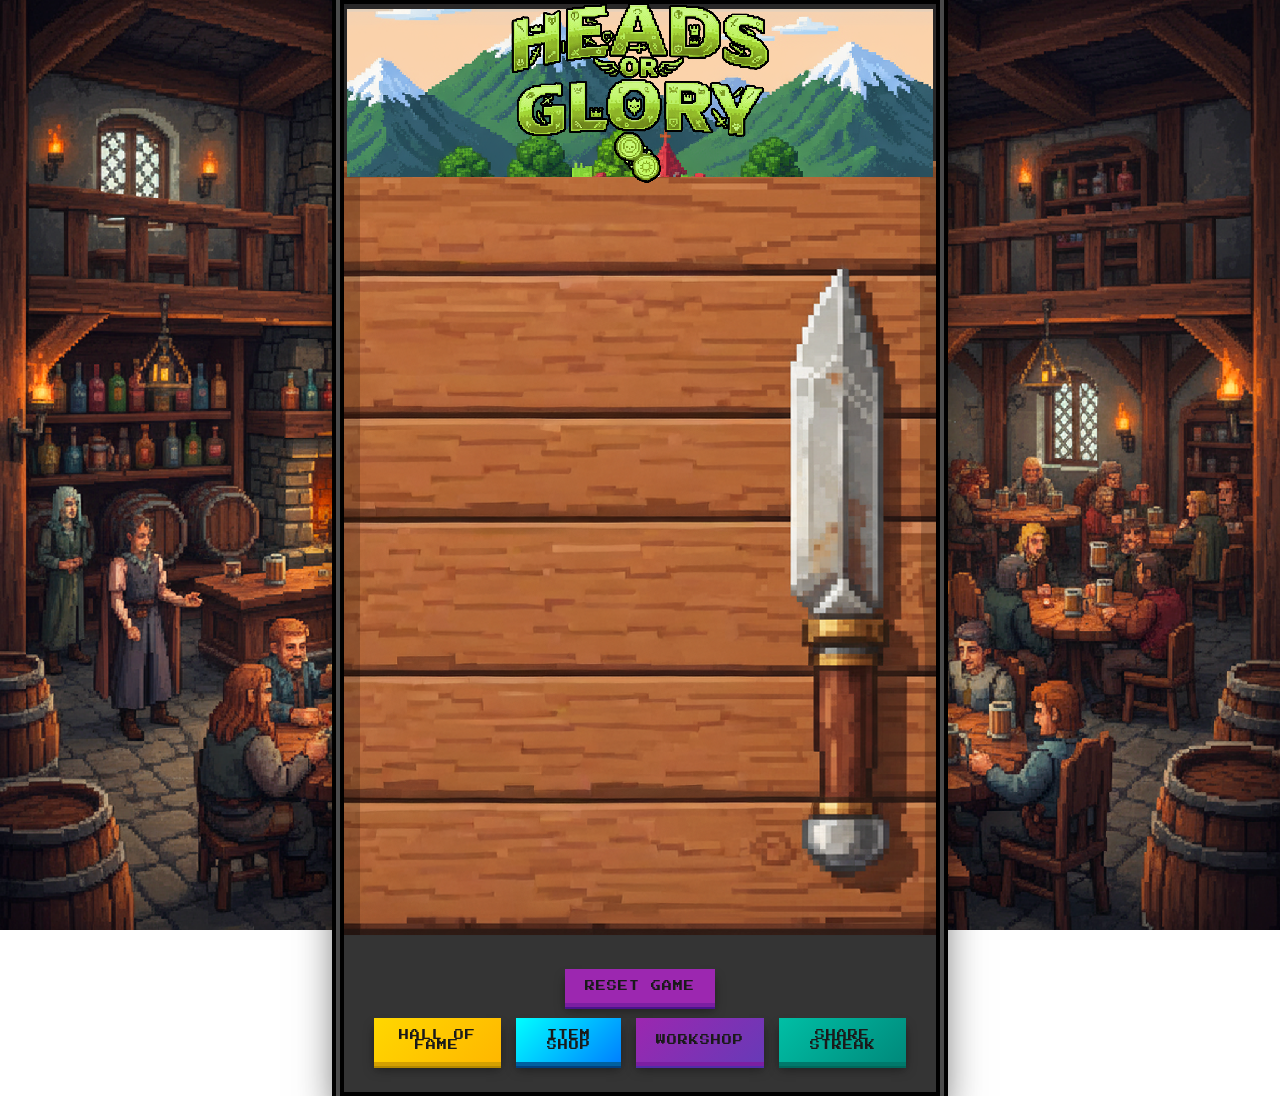
==== index.html @ 28bce188 "Refactor: Implement comprehensive workshop system This commit overhauls the upgrade system, introduc" ====
<!DOCTYPE html>
<html lang="en">
<head>
    <meta charset="UTF-8">
    <meta name="viewport" content="width=device-width, initial-scale=1.0">
    <title>Pixel Coin Flip Streak</title>
    <link rel="stylesheet" href="styles.css">
</head>
<body>
    <div class="game-container" id="gameContainer">
        <img src="tabel.png" alt="Table" class="table-image">
        <div class="title-section">
            <img src="village.png" alt="Village" class="village-image">
            <img src="title.png" alt="Coin Flip Streak" class="game-title">
        </div>
        
        <div class="player-info">
            <span class="player-title" id="playerTitle">NOVICE</span>
            <span class="player-name" id="playerName">PLAYER</span>
        </div>
        
        <div class="stats-container">
            <div class="stat-box">
                <span class="stat-label">SCORE</span>
                <span class="stat-value" id="score">0</span>
            </div>
            <div class="stat-box">
                <span class="stat-label">STREAK</span>
                <span class="stat-value" id="streak">0</span>
            </div>
            <div class="stat-box">
                <span class="stat-label">MULTIPLIER</span>
                <span class="stat-value" id="multiplier">x1.0</span>
            </div>
            <div class="stat-box">
                <span class="stat-label">BEST STREAK</span>
                <span class="stat-value" id="best-streak">0</span>
            </div>
        </div>
        
        <div class="bank-container">
            <div class="bank-display">
                <span class="bank-icon">🏦</span>
                <span class="bank-label">BANK</span>
                <span class="bank-value" id="bank">0</span>
            </div>
            <button class="pixel-btn bank-btn" id="bankBtn">
                <span class="btn-text">BANK SCORE</span>
                <span class="bank-amount" id="bankAmount">(0)</span>
            </button>
        </div>

        <div class="coin-container">
            <canvas id="coinCanvas" width="200" height="200"></canvas>
            <div class="coin-shadow"></div>
        </div>

        <div class="choice-container" id="choiceContainer">
            <button class="pixel-btn choice-btn" data-choice="heads">
                <span class="btn-text">HEADS</span>
            </button>
            <button class="pixel-btn choice-btn" data-choice="tails">
                <span class="btn-text">TAILS</span>
            </button>
        </div>

        <div class="message-container">
            <p id="message" class="message">CLICK HEADS OR TAILS TO FLIP!</p>
        </div>

        <div class="result-display" id="resultDisplay">
            <span id="resultText"></span>
        </div>

        <button class="pixel-btn reset-btn" id="resetBtn">RESET GAME</button>
        
        <div class="button-row">
            <button class="pixel-btn hall-btn" id="hallBtn">HALL OF FAME</button>
            <button class="pixel-btn shop-main-btn" id="shopBtn">ITEM SHOP</button>
            <button class="pixel-btn workshop-btn" id="workshopBtn">WORKSHOP</button>
            <button class="pixel-btn share-btn" id="shareBtn">SHARE STREAK</button>
        </div>
    </div>
    
    <!-- Streak Announcement Overlay -->
    <div class="streak-announcement" id="streakAnnouncement">
        <span id="announcementText"></span>
    </div>
    
    <!-- Hall of Fame Modal -->
    <div class="modal" id="hallOfFameModal">
        <div class="modal-content">
            <h2 class="modal-title">HALL OF FAME</h2>
            <div class="tabs">
                <button class="tab-btn active" data-tab="records">MY RECORDS</button>
                <button class="tab-btn" data-tab="achievements">ACHIEVEMENTS</button>
            </div>
            <div class="tab-content active" id="recordsTab">
                <div id="streakRecords"></div>
            </div>
            <div class="tab-content" id="achievementsTab">
                <div id="achievements"></div>
            </div>
            <button class="pixel-btn close-btn" id="closeModal">CLOSE</button>
        </div>
    </div>
    
    <!-- Item Shop Modal -->
    <div class="modal" id="shopModal">
        <div class="shop-content">
            <h2 class="shop-title">TACTICAL ITEM SHOP</h2>
            <div class="shop-header">
                <div class="shop-currency">
                    <span class="currency-label">BANK:</span>
                    <span class="currency-value" id="shopBank">0</span>
                </div>
                <div class="shop-status">
                    <span id="shopStatus">STREAK 3+ TO UNLOCK</span>
                </div>
                <div class="rotation-timer">
                    <span id="rotationTimer">New items in: 5:00</span>
                </div>
            </div>
            
            <div class="inventory-section">
                <h3 class="inventory-title">INVENTORY (MAX 3)</h3>
                <div class="inventory-slots" id="inventorySlots">
                    <div class="inventory-slot empty" data-slot="0">
                        <span class="slot-empty">EMPTY</span>
                    </div>
                    <div class="inventory-slot empty" data-slot="1">
                        <span class="slot-empty">EMPTY</span>
                    </div>
                    <div class="inventory-slot empty" data-slot="2">
                        <span class="slot-empty">EMPTY</span>
                    </div>
                </div>
            </div>
            
            <div class="equipped-section">
                <h3 class="equipped-title">EQUIPPED ITEMS</h3>
                <div class="equipped-slots" id="equippedItemsContainer">
                    <!-- Will be populated by JavaScript -->
                </div>
            </div>
            
            <div class="shop-items" id="shopItems">
                <!-- Items will be dynamically generated -->
            </div>
            
            <button class="pixel-btn close-btn" id="closeShop">CLOSE</button>
        </div>
    </div>
    
    <!-- Active Items Display -->
    <div class="active-items" id="activeItems">
        <div class="items-container" id="itemsContainer"></div>
    </div>
    
    <!-- Shop Button (appears at streak milestones) -->
    <button class="pixel-btn shop-btn floating-shop" id="floatingShopBtn" style="display: none;">
        <span class="shop-icon">🛍️</span>
        <span class="shop-text">SHOP UNLOCKED!</span>
    </button>
    
    <!-- Battle Button (appears at battle milestones) -->
    <button class="pixel-btn battle-btn floating-battle" id="floatingBattleBtn" style="display: none;">
        <span class="battle-icon">⚔️</span>
        <span class="battle-text">BATTLE READY!</span>
    </button>
    
    <!-- Workshop Modal -->
    <div class="modal" id="workshopModal">
        <div class="workshop-content">
            <h2 class="workshop-title">COIN WORKSHOP</h2>
            <div class="workshop-header">
                <div class="workshop-currency">
                    <span class="currency-label">TOKENS:</span>
                    <span class="currency-value" id="workshopTokens">0</span>
                </div>
                <div class="workshop-tier">
                    <span class="tier-label">TIER:</span>
                    <span class="tier-value" id="workshopTier">1</span>
                </div>
            </div>
            
            <div class="upgrade-categories">
                <div class="upgrade-tabs">
                    <button class="upgrade-tab active" data-category="basic">BASIC</button>
                    <button class="upgrade-tab" data-category="advanced">ADVANCED</button>
                    <button class="upgrade-tab" data-category="master">MASTER</button>
                    <button class="upgrade-tab" data-category="legendary">LEGENDARY</button>
                </div>
                
                <div class="upgrades-list" id="upgradesList">
                    <!-- Upgrades will be dynamically generated -->
                </div>
            </div>
            
            <div class="upgrade-info">
                <div class="selected-upgrade" id="selectedUpgrade">
                    <h3>SELECT AN UPGRADE</h3>
                    <p>Choose an upgrade to see details</p>
                </div>
                <button class="pixel-btn purchase-upgrade-btn" id="purchaseUpgradeBtn" disabled>PURCHASE</button>
                <button class="pixel-btn refund-btn" id="refundBtn">REFUND MODE</button>
            </div>
            
            <div class="workshop-stats">
                <h3>CURRENT BONUSES</h3>
                <div class="bonus-list" id="bonusList"></div>
            </div>
            
            <button class="pixel-btn close-btn" id="closeWorkshop">CLOSE</button>
        </div>
    </div>
    
    <!-- Battle Mode Modal -->
    <div class="modal" id="battleModal">
        <div class="battle-content">
            <div class="battle-header">
                <h2 class="battle-title">BATTLE MODE</h2>
                <div class="battle-stats">
                    <span class="battle-wins">WINS: <span id="battleWins">0</span></span>
                    <span class="boss-defeats">BOSSES: <span id="bossDefeats">0</span></span>
                </div>
            </div>
            
            <!-- Opponent Selection -->
            <div class="opponent-section" id="opponentSection">
                <div class="opponent-portrait">
                    <div class="portrait-frame">
                        <span class="opponent-avatar" id="opponentAvatar">👤</span>
                    </div>
                    <div class="opponent-info">
                        <h3 class="opponent-name" id="opponentName">OPPONENT</h3>
                        <p class="opponent-desc" id="opponentDesc">Description</p>
                    </div>
                </div>
                
                <div class="vs-divider">VS</div>
                
                <div class="player-portrait">
                    <div class="portrait-frame">
                        <span class="player-avatar">🎮</span>
                    </div>
                    <div class="player-info">
                        <h3 class="player-battle-name" id="playerBattleName">PLAYER</h3>
                        <p class="player-battle-title" id="playerBattleTitle">TITLE</p>
                    </div>
                </div>
            </div>
            
            <!-- Wager Phase -->
            <div class="wager-section" id="wagerSection">
                <h3 class="wager-title">PLACE YOUR WAGER</h3>
                <div class="wager-controls">
                    <input type="range" id="wagerSlider" min="10" max="100" value="50" step="10">
                    <div class="wager-display">
                        <span class="wager-amount" id="wagerAmount">50</span>
                        <span class="wager-currency">🪙</span>
                    </div>
                </div>
                <div class="pot-info">
                    <span>TOTAL POT: </span>
                    <span class="pot-amount" id="potAmount">100</span>
                </div>
                <button class="pixel-btn start-battle-btn" id="startBattleBtn">START BATTLE!</button>
            </div>
            
            <!-- Battle Phase -->
            <div class="battle-phase" id="battlePhase" style="display: none;">
                <div class="battle-scores">
                    <div class="battle-score player-score">
                        <span class="score-label">YOUR STREAK</span>
                        <span class="score-value" id="playerBattleStreak">0</span>
                    </div>
                    <div class="battle-score opponent-score">
                        <span class="score-label">OPPONENT STREAK</span>
                        <span class="score-value" id="opponentBattleStreak">0</span>
                    </div>
                </div>
                
                <canvas id="battleCoinCanvas" width="150" height="150"></canvas>
                
                <div class="battle-controls" id="battleControls">
                    <button class="pixel-btn battle-choice" data-choice="heads">HEADS</button>
                    <button class="pixel-btn battle-choice" data-choice="tails">TAILS</button>
                </div>
                
                <div class="battle-message" id="battleMessage">MAKE YOUR CHOICE!</div>
            </div>
            
            <!-- Battle Result -->
            <div class="battle-result" id="battleResult" style="display: none;">
                <h3 class="result-title" id="battleResultTitle">VICTORY!</h3>
                <div class="result-rewards" id="battleRewards"></div>
                <button class="pixel-btn close-battle-btn" id="closeBattleBtn">CONTINUE</button>
            </div>
            
            <button class="pixel-btn skip-battle-btn" id="skipBattleBtn">SKIP BATTLE</button>
        </div>
    </div>
    
    <!-- Fire Mode Overlay -->
    <div class="fire-mode-overlay" id="fireModeOverlay"></div>
    
    <!-- Epic Celebration Overlay -->
    <div class="celebration-overlay" id="celebrationOverlay">
        <canvas id="fireworksCanvas"></canvas>
        <div class="celebration-text" id="celebrationText"></div>
    </div>
    
    <!-- Epic Fail Overlay -->
    <div class="epic-fail-overlay" id="epicFailOverlay">
        <div class="fail-container">
            <div class="fail-text" id="failText">RIP</div>
            <div class="fail-streak" id="failStreak">STREAK 0</div>
            <div class="fail-message" id="failMessage"></div>
        </div>
    </div>
    
    <!-- Sound Effects (using data URIs for simple beeps) -->
    <audio id="celebrationSound" preload="auto">
        <source src="[data-uri]" type="audio/wav">
    </audio>
    
    <audio id="failSound" preload="auto">
        <source src="[data-uri]" type="audio/wav">
    </audio>

    <script src="game.js"></script>
    <script src="battle-system.js"></script>
    <script src="upgrade-system.js"></script>
    <script src="random-events.js"></script>
</body>
</html>
---- styles.css ----
@import url('https://fonts.googleapis.com/css2?family=Press+Start+2P&display=swap');

* {
    margin: 0;
    padding: 0;
    box-sizing: border-box;
}

body {
    font-family: 'Press Start 2P', monospace;
    background: url('tavern image.png') center center / cover no-repeat fixed;
    min-height: 100vh;
    display: flex;
    justify-content: center;
    align-items: center;
    image-rendering: pixelated;
    image-rendering: -moz-crisp-edges;
    image-rendering: crisp-edges;
}

.game-container {
    background: rgba(42, 42, 42, 0.95);
    backdrop-filter: blur(5px);
    border: 4px solid #000;
    border-radius: 0;
    padding: 30px;
    box-shadow: 
        0 0 0 4px #4a4a4a,
        0 0 0 8px #000,
        0 20px 40px rgba(0, 0, 0, 0.7);
    max-width: 600px;
    width: 90%;
    text-align: center;
    position: relative;
    z-index: 1;
}

.table-image {
    position: absolute;
    top: 0;
    left: 0;
    width: 100%;
    height: 100%;
    object-fit: contain;
    object-position: center;
    z-index: 1;
    image-rendering: pixelated;
    image-rendering: -moz-crisp-edges;
    image-rendering: crisp-edges;
}

.title-section {
    position: relative;
    width: 100%;
    margin-bottom: 0;
}

.village-image {
    width: 110%;
    height: auto;
    max-height: 168px;
    display: block;
    margin: -25px 0 0 -5%;
    image-rendering: pixelated;
    image-rendering: -moz-crisp-edges;
    image-rendering: crisp-edges;
    object-fit: cover;
    object-position: center top;
    z-index: 2;
    position: relative;
}

.game-title {
    position: absolute;
    top: 50%;
    left: 50%;
    transform: translate(-50%, -50%);
    max-width: 49%;
    height: auto;
    margin: 0;
    display: block;
    image-rendering: pixelated;
    image-rendering: -moz-crisp-edges;
    image-rendering: crisp-edges;
    z-index: 3;
}

@keyframes pulse {
    0%, 100% { transform: scale(1); }
    50% { transform: scale(1.05); }
}

.stats-container {
    display: grid;
    grid-template-columns: repeat(2, 1fr);
    gap: 15px;
    margin-bottom: 30px;
}

.stat-box {
    background: #1a1a1a;
    border: 2px solid #4a4a4a;
    padding: 15px;
    display: flex;
    flex-direction: column;
    gap: 8px;
}

.stat-label {
    color: #888;
    font-size: 8px;
    letter-spacing: 1px;
}

.stat-value {
    color: #4ecdc4;
    font-size: 16px;
    text-shadow: 0 0 10px #4ecdc4;
}

.bank-container {
    margin: 20px 0;
    display: flex;
    flex-direction: column;
    gap: 15px;
    align-items: center;
}

.bank-display {
    background: linear-gradient(135deg, #1a1a1a, #2a2a2a);
    border: 3px solid #ffd700;
    padding: 15px 30px;
    display: flex;
    align-items: center;
    gap: 10px;
    box-shadow: 
        0 0 20px rgba(255, 215, 0, 0.3),
        inset 0 0 10px rgba(255, 215, 0, 0.1);
}

.bank-icon {
    font-size: 20px;
}

.bank-label {
    color: #ffd700;
    font-size: 12px;
    letter-spacing: 2px;
}

.bank-value {
    color: #4ecdc4;
    font-size: 18px;
    text-shadow: 0 0 10px #4ecdc4;
    margin-left: 10px;
}

.bank-btn {
    background: linear-gradient(135deg, #4caf50, #45a049);
    display: flex;
    align-items: center;
    gap: 10px;
    box-shadow: 
        0 4px 0 #388e3c,
        0 6px 0 #2e7d32,
        0 8px 10px rgba(0, 0, 0, 0.4);
}

.bank-btn:hover:not(:disabled) {
    box-shadow: 
        0 2px 0 #388e3c,
        0 4px 0 #2e7d32,
        0 6px 10px rgba(0, 0, 0, 0.4);
}

.bank-btn:disabled {
    background: linear-gradient(135deg, #666, #555);
    box-shadow: 
        0 4px 0 #444,
        0 6px 0 #333,
        0 8px 10px rgba(0, 0, 0, 0.4);
}

.bank-amount {
    color: #ffeb3b;
    font-size: 10px;
}

.bank-btn.banking {
    animation: bankPulse 0.6s;
}

@keyframes bankPulse {
    0% { transform: scale(1) translateY(0); }
    25% { transform: scale(1.1) translateY(2px); }
    50% { transform: scale(0.95) translateY(4px); }
    100% { transform: scale(1) translateY(4px); }
}

.coin-container {
    position: relative;
    margin: 30px auto;
    width: 200px;
    height: 220px;
}

#coinCanvas {
    cursor: pointer;
    transition: transform 0.2s;
    filter: drop-shadow(0 0 20px rgba(255, 235, 59, 0.5));
}

#coinCanvas:hover:not(.flipping):not(.disabled) {
    transform: scale(1.1);
}

#coinCanvas.disabled {
    cursor: not-allowed;
    opacity: 0.5;
}

.coin-shadow {
    display: none; /* Shadow is now drawn dynamically in canvas */
}

.choice-container {
    display: flex;
    justify-content: center;
    gap: 20px;
    margin-bottom: 30px;
    transition: opacity 0.3s;
}

.choice-container.hidden {
    opacity: 0.3;
    pointer-events: none;
}

.pixel-btn {
    font-family: 'Press Start 2P', monospace;
    background: #4ecdc4;
    color: #1a1a1a;
    border: none;
    padding: 15px 25px;
    font-size: 12px;
    cursor: pointer;
    position: relative;
    transition: all 0.2s;
    text-transform: uppercase;
    letter-spacing: 1px;
    box-shadow: 
        0 4px 0 #3a9b93,
        0 6px 0 #2a7b73,
        0 8px 10px rgba(0, 0, 0, 0.4);
}

.pixel-btn:hover:not(:disabled) {
    transform: translateY(2px);
    box-shadow: 
        0 2px 0 #3a9b93,
        0 4px 0 #2a7b73,
        0 6px 10px rgba(0, 0, 0, 0.4);
}

.pixel-btn:active:not(:disabled) {
    transform: translateY(4px);
    box-shadow: 
        0 0 0 #3a9b93,
        0 2px 0 #2a7b73,
        0 4px 10px rgba(0, 0, 0, 0.4);
}

.pixel-btn:disabled {
    opacity: 0.5;
    cursor: not-allowed;
    background: #333;
    color: #666;
}

.choice-btn[data-choice="heads"] {
    background: #ffeb3b;
    box-shadow: 
        0 4px 0 #f0dc2b,
        0 6px 0 #d0bc1b,
        0 8px 10px rgba(0, 0, 0, 0.4);
}

.choice-btn[data-choice="heads"]:hover:not(:disabled) {
    box-shadow: 
        0 2px 0 #f0dc2b,
        0 4px 0 #d0bc1b,
        0 6px 10px rgba(0, 0, 0, 0.4);
}

.choice-btn[data-choice="tails"] {
    background: #ff6b6b;
    box-shadow: 
        0 4px 0 #ef5b5b,
        0 6px 0 #cf3b3b,
        0 8px 10px rgba(0, 0, 0, 0.4);
}

.choice-btn[data-choice="tails"]:hover:not(:disabled) {
    box-shadow: 
        0 2px 0 #ef5b5b,
        0 4px 0 #cf3b3b,
        0 6px 10px rgba(0, 0, 0, 0.4);
}

.choice-btn.selected {
    animation: blink 0.5s infinite;
}

@keyframes blink {
    0%, 100% { opacity: 1; }
    50% { opacity: 0.6; }
}

.message-container {
    margin: 20px 0;
    min-height: 30px;
}

.message {
    color: #fff;
    font-size: 10px;
    animation: fadeIn 0.5s;
}

@keyframes fadeIn {
    from { opacity: 0; transform: translateY(-10px); }
    to { opacity: 1; transform: translateY(0); }
}

.result-display {
    position: fixed;
    top: 50%;
    left: 50%;
    transform: translate(-50%, -50%) scale(0);
    background: rgba(0, 0, 0, 0.95);
    padding: 30px;
    border: 4px solid #ffeb3b;
    z-index: 1000;
    transition: transform 0.3s;
}

.result-display.show {
    transform: translate(-50%, -50%) scale(1);
}

.result-display.win {
    border-color: #4ecdc4;
}

.result-display.lose {
    border-color: #ff6b6b;
}

#resultText {
    font-size: 24px;
    color: #fff;
    text-shadow: 2px 2px 0 #000;
}

.reset-btn {
    margin-top: 20px;
    background: #9c27b0;
    font-size: 10px;
    padding: 12px 20px;
    box-shadow: 
        0 4px 0 #7b1fa2,
        0 6px 0 #4a148c,
        0 8px 10px rgba(0, 0, 0, 0.4);
}

.reset-btn:hover:not(:disabled) {
    box-shadow: 
        0 2px 0 #7b1fa2,
        0 4px 0 #4a148c,
        0 6px 10px rgba(0, 0, 0, 0.4);
}

.player-info {
    text-align: center;
    margin-bottom: 20px;
    padding: 10px;
    background: linear-gradient(135deg, #1a1a1a, #2a2a2a);
    border: 2px solid #4a4a4a;
}

.player-title {
    display: block;
    font-size: 10px;
    color: #ffd700;
    margin-bottom: 5px;
    text-shadow: 0 0 10px currentColor;
    animation: none;
}

.player-title.legendary {
    background: linear-gradient(90deg, #ff0000, #ff7f00, #ffff00, #00ff00, #0000ff, #8b00ff);
    background-clip: text;
    -webkit-background-clip: text;
    -webkit-text-fill-color: transparent;
    animation: rainbowShift 3s linear infinite;
}

@keyframes rainbowShift {
    to { filter: hue-rotate(360deg); }
}

.player-name {
    font-size: 14px;
    color: #4ecdc4;
}

.button-row {
    display: flex;
    gap: 15px;
    justify-content: center;
    margin-top: 15px;
}

.hall-btn {
    background: linear-gradient(135deg, #ffd700, #ffb700);
    font-size: 10px;
    padding: 12px 20px;
    box-shadow: 
        0 4px 0 #d4a000,
        0 6px 0 #b48800,
        0 8px 10px rgba(0, 0, 0, 0.4);
}

.share-btn {
    background: linear-gradient(135deg, #00bfa5, #00897b);
    font-size: 10px;
    padding: 12px 20px;
    box-shadow: 
        0 4px 0 #00796b,
        0 6px 0 #00695c,
        0 8px 10px rgba(0, 0, 0, 0.4);
}

/* Streak Announcement */
.streak-announcement {
    position: fixed;
    top: 20%;
    left: 50%;
    transform: translateX(-50%) scale(0);
    z-index: 2000;
    background: #000;
    padding: 20px 40px;
    border: 4px solid #ffd700;
    box-shadow: 0 0 50px rgba(255, 215, 0, 0.5);
    transition: transform 0.3s;
}

.streak-announcement.show {
    transform: translateX(-50%) scale(1);
    animation: announceShake 0.5s;
}

@keyframes announceShake {
    0%, 100% { transform: translateX(-50%) scale(1) rotate(0deg); }
    25% { transform: translateX(-48%) scale(1.1) rotate(-2deg); }
    75% { transform: translateX(-52%) scale(1.1) rotate(2deg); }
}

#announcementText {
    font-size: 24px;
    color: #ffd700;
    text-shadow: 
        2px 2px 0 #ff6b6b,
        4px 4px 0 #4ecdc4,
        6px 6px 10px #000;
}

/* Modal Styles */
.modal {
    display: none;
    position: fixed;
    top: 0;
    left: 0;
    width: 100%;
    height: 100%;
    background: rgba(0, 0, 0, 0.9);
    z-index: 3000;
    animation: fadeIn 0.3s;
}

.modal.show {
    display: flex;
    justify-content: center;
    align-items: center;
}

.modal-content {
    background: #2a2a2a;
    border: 4px solid #ffd700;
    padding: 30px;
    max-width: 600px;
    width: 90%;
    max-height: 80vh;
    overflow-y: auto;
    box-shadow: 0 0 50px rgba(255, 215, 0, 0.3);
}

.modal-title {
    color: #ffd700;
    font-size: 20px;
    margin-bottom: 20px;
    text-align: center;
    text-shadow: 2px 2px 0 #000;
}

.tabs {
    display: flex;
    gap: 10px;
    margin-bottom: 20px;
    justify-content: center;
}

.tab-btn {
    font-family: 'Press Start 2P', monospace;
    background: #3a3a3a;
    color: #888;
    border: 2px solid #4a4a4a;
    padding: 10px 20px;
    font-size: 10px;
    cursor: pointer;
    transition: all 0.2s;
}

.tab-btn.active {
    background: #4ecdc4;
    color: #1a1a1a;
    border-color: #4ecdc4;
}

.tab-content {
    display: none;
    color: #fff;
}

.tab-content.active {
    display: block;
}

.record-item {
    background: #1a1a1a;
    border: 2px solid #4a4a4a;
    padding: 15px;
    margin-bottom: 10px;
    display: flex;
    justify-content: space-between;
    align-items: center;
}

.record-streak {
    font-size: 18px;
    color: #ffd700;
    text-shadow: 0 0 10px currentColor;
}

.record-date {
    font-size: 8px;
    color: #888;
}

.record-score {
    font-size: 12px;
    color: #4ecdc4;
}

.achievement-item {
    background: #1a1a1a;
    border: 2px solid #4a4a4a;
    padding: 15px;
    margin-bottom: 10px;
    opacity: 0.5;
}

.achievement-item.unlocked {
    opacity: 1;
    border-color: #ffd700;
    box-shadow: 0 0 20px rgba(255, 215, 0, 0.2);
}

.achievement-title {
    font-size: 12px;
    color: #ffd700;
    margin-bottom: 5px;
}

.achievement-desc {
    font-size: 8px;
    color: #888;
}

/* Fire Mode */
.fire-mode-overlay {
    position: fixed;
    top: 0;
    left: 0;
    width: 100%;
    height: 100%;
    pointer-events: none;
    z-index: 1500;
    opacity: 0;
    transition: opacity 0.5s;
}

.fire-mode-overlay.active {
    opacity: 1;
    background: radial-gradient(circle at center, transparent 40%, rgba(255, 100, 0, 0.2) 70%, rgba(255, 0, 0, 0.3) 100%);
    animation: fireFlicker 0.1s infinite;
}

@keyframes fireFlicker {
    0%, 100% { opacity: 0.9; }
    50% { opacity: 1; }
}

.game-container.fire-mode {
    animation: containerPulse 0.5s infinite;
}

@keyframes containerPulse {
    0%, 100% { transform: scale(1); }
    50% { transform: scale(1.02); }
}

/* Coin Effects */
.coin-glow-1 { filter: drop-shadow(0 0 30px #4ecdc4); }
.coin-glow-2 { filter: drop-shadow(0 0 40px #ffd700); }
.coin-glow-3 { filter: drop-shadow(0 0 50px #ff6b6b); animation: glowPulse 0.5s infinite; }

@keyframes glowPulse {
    0%, 100% { filter: drop-shadow(0 0 50px #ff6b6b); }
    50% { filter: drop-shadow(0 0 70px #ff0000); }
}

/* Epic Celebration Overlay */
.celebration-overlay {
    position: fixed;
    top: 0;
    left: 0;
    width: 100%;
    height: 100%;
    pointer-events: none;
    z-index: 4000;
    display: none;
}

.celebration-overlay.active {
    display: block;
    animation: celebrationFlash 0.5s ease-out;
}

@keyframes celebrationFlash {
    0% { background: rgba(255, 215, 0, 0.8); }
    100% { background: transparent; }
}

#fireworksCanvas {
    position: absolute;
    top: 0;
    left: 0;
    width: 100%;
    height: 100%;
}

.celebration-text {
    position: absolute;
    top: 30%;
    left: 50%;
    transform: translate(-50%, -50%);
    font-size: 48px;
    color: #ffd700;
    text-shadow: 
        4px 4px 0 #ff6b6b,
        8px 8px 0 #4ecdc4,
        12px 12px 20px #000;
    animation: epicZoom 1s ease-out;
    white-space: nowrap;
}

@keyframes epicZoom {
    0% { 
        transform: translate(-50%, -50%) scale(0) rotate(-180deg);
        opacity: 0;
    }
    50% { 
        transform: translate(-50%, -50%) scale(1.5) rotate(10deg);
    }
    100% { 
        transform: translate(-50%, -50%) scale(1) rotate(0deg);
        opacity: 1;
    }
}

/* Epic Fail Overlay */
.epic-fail-overlay {
    position: fixed;
    top: 0;
    left: 0;
    width: 100%;
    height: 100%;
    background: rgba(0, 0, 0, 0);
    z-index: 4000;
    display: none;
    pointer-events: none;
}

.epic-fail-overlay.active {
    display: flex;
    justify-content: center;
    align-items: center;
    animation: fadeToBlack 3s forwards;
}

@keyframes fadeToBlack {
    0% { background: rgba(0, 0, 0, 0); }
    30% { background: rgba(0, 0, 0, 0.9); }
    70% { background: rgba(0, 0, 0, 0.9); }
    100% { background: rgba(0, 0, 0, 0); }
}

.fail-container {
    text-align: center;
    animation: failDrop 3s ease-out;
}

@keyframes failDrop {
    0% { 
        transform: translateY(-100px) scale(0.5);
        opacity: 0;
    }
    30% {
        transform: translateY(0) scale(1.2);
        opacity: 1;
    }
    40% {
        transform: translateY(0) scale(1);
    }
    70% {
        transform: translateY(0) scale(1);
        opacity: 1;
    }
    100% {
        transform: translateY(50px) scale(0.8);
        opacity: 0;
    }
}

.fail-text {
    font-size: 72px;
    color: #ff0000;
    text-shadow: 
        0 0 20px #ff0000,
        4px 4px 0 #8b0000,
        8px 8px 40px #000;
    margin-bottom: 20px;
    animation: failPulse 0.5s ease-out;
}

@keyframes failPulse {
    0%, 100% { transform: scale(1); }
    50% { transform: scale(1.1); }
}

.fail-streak {
    font-size: 36px;
    color: #fff;
    text-shadow: 
        2px 2px 0 #ff0000,
        4px 4px 20px #000;
    margin-bottom: 10px;
}

.fail-message {
    font-size: 14px;
    color: #888;
    text-shadow: 2px 2px 10px #000;
}

/* Slow motion effect */
.slow-motion-flip {
    animation-duration: 3s !important;
}

/* Screen shake for epic fail */
@keyframes screenShake {
    0%, 100% { transform: translate(0, 0); }
    10% { transform: translate(-10px, -5px); }
    20% { transform: translate(10px, 5px); }
    30% { transform: translate(-5px, 10px); }
    40% { transform: translate(5px, -10px); }
    50% { transform: translate(-10px, 5px); }
    60% { transform: translate(10px, -5px); }
    70% { transform: translate(-5px, -10px); }
    80% { transform: translate(5px, 10px); }
    90% { transform: translate(-2px, -2px); }
}

.game-container.epic-fail-shake {
    animation: screenShake 0.5s;
}

/* Crowd effect */
.crowd-wave {
    position: fixed;
    bottom: 0;
    left: 0;
    right: 0;
    height: 100px;
    background: linear-gradient(transparent, rgba(255, 215, 0, 0.3));
    animation: crowdWave 1s ease-out;
    pointer-events: none;
}

@keyframes crowdWave {
    0% { transform: translateY(100px); opacity: 0; }
    50% { opacity: 1; }
    100% { transform: translateY(0); opacity: 0; }
}

/* Item Shop Styles */
.shop-content {
    background: #2a2a2a;
    border: 4px solid #00ffff;
    padding: 20px;
    max-width: 800px;
    width: 90%;
    max-height: 90vh;
    overflow-y: auto;
    box-shadow: 0 0 50px rgba(0, 255, 255, 0.3);
}

.shop-title {
    color: #00ffff;
    font-size: 20px;
    margin-bottom: 20px;
    text-align: center;
    text-shadow: 2px 2px 0 #000;
}

.shop-header {
    display: flex;
    justify-content: space-between;
    align-items: center;
    margin-bottom: 20px;
    padding: 10px;
    background: #1a1a1a;
    border: 2px solid #4a4a4a;
}

.shop-currency {
    display: flex;
    gap: 10px;
    align-items: center;
}

.currency-label {
    color: #ffd700;
    font-size: 12px;
}

.currency-value {
    color: #4ecdc4;
    font-size: 16px;
    text-shadow: 0 0 10px currentColor;
}

.shop-status {
    color: #ff6b6b;
    font-size: 10px;
}

.shop-main-btn {
    background: linear-gradient(135deg, #00ffff, #0080ff);
    font-size: 10px;
    padding: 12px 20px;
    box-shadow: 
        0 4px 0 #0060a0,
        0 6px 0 #004080,
        0 8px 10px rgba(0, 0, 0, 0.4);
}

/* Inventory Section */
.inventory-section {
    margin-bottom: 20px;
    padding: 15px;
    background: #1a1a1a;
    border: 2px solid #4a4a4a;
}

.inventory-title {
    color: #ffd700;
    font-size: 12px;
    margin-bottom: 10px;
}

.inventory-slots {
    display: flex;
    gap: 10px;
}

.inventory-slot {
    flex: 1;
    padding: 15px;
    background: #2a2a2a;
    border: 2px solid #4a4a4a;
    text-align: center;
    min-height: 80px;
    display: flex;
    flex-direction: column;
    justify-content: center;
    align-items: center;
    cursor: pointer;
    transition: all 0.2s;
}

.inventory-slot:hover {
    border-color: #00ffff;
    transform: scale(1.05);
}

.inventory-slot.empty {
    opacity: 0.5;
}

.slot-empty {
    color: #666;
    font-size: 10px;
}

.item-in-slot {
    display: flex;
    flex-direction: column;
    align-items: center;
    gap: 5px;
}

.item-icon {
    font-size: 24px;
}

.item-name {
    color: #00ffff;
    font-size: 8px;
}

.item-uses {
    color: #ffd700;
    font-size: 8px;
}

/* Shop Items Grid */
.shop-items {
    display: grid;
    grid-template-columns: repeat(auto-fill, minmax(180px, 1fr));
    gap: 15px;
    margin-bottom: 20px;
}

.shop-item {
    background: #1a1a1a;
    border: 2px solid #4a4a4a;
    padding: 15px;
    cursor: pointer;
    transition: all 0.2s;
    position: relative;
}

.shop-item:hover:not(.disabled) {
    border-color: #00ffff;
    transform: scale(1.05);
    box-shadow: 0 0 20px rgba(0, 255, 255, 0.3);
}

.shop-item.disabled {
    opacity: 0.5;
    cursor: not-allowed;
}

.shop-item.owned {
    border-color: #ffd700;
    box-shadow: 0 0 10px rgba(255, 215, 0, 0.2);
}

.item-header {
    display: flex;
    justify-content: space-between;
    align-items: center;
    margin-bottom: 10px;
}

.item-title {
    color: #00ffff;
    font-size: 10px;
}

.item-price {
    color: #ffd700;
    font-size: 10px;
    display: flex;
    align-items: center;
    gap: 5px;
}

.item-description {
    color: #aaa;
    font-size: 8px;
    margin-bottom: 5px;
    line-height: 1.4;
}

.item-effect {
    color: #4ecdc4;
    font-size: 8px;
    font-style: italic;
}

.item-rarity {
    position: absolute;
    top: 5px;
    right: 5px;
    font-size: 8px;
    padding: 2px 5px;
}

.rarity-common { color: #888; }
.rarity-rare { color: #00ffff; }
.rarity-epic { color: #ff00ff; }
.rarity-legendary { 
    background: linear-gradient(90deg, #ff0000, #ffff00, #00ff00, #00ffff, #ff00ff);
    background-clip: text;
    -webkit-background-clip: text;
    -webkit-text-fill-color: transparent;
}

/* Active Items Display */
.active-items {
    position: fixed;
    bottom: 20px;
    right: 20px;
    z-index: 100;
}

.items-container {
    display: flex;
    flex-direction: column;
    gap: 10px;
}

.active-item {
    background: #2a2a2a;
    border: 2px solid #00ffff;
    padding: 10px;
    display: flex;
    align-items: center;
    gap: 10px;
    box-shadow: 0 0 20px rgba(0, 255, 255, 0.3);
    animation: itemPulse 2s infinite;
}

@keyframes itemPulse {
    0%, 100% { transform: scale(1); }
    50% { transform: scale(1.05); }
}

.active-item-icon {
    font-size: 20px;
}

.active-item-info {
    display: flex;
    flex-direction: column;
}

.active-item-name {
    color: #00ffff;
    font-size: 10px;
}

.active-item-duration {
    color: #ffd700;
    font-size: 8px;
}

.use-item-btn {
    padding: 5px 10px;
    font-size: 8px;
    background: #4ecdc4;
    color: #1a1a1a;
    border: none;
    cursor: pointer;
    font-family: 'Press Start 2P', monospace;
}

/* Floating Shop Button */
.floating-shop {
    position: fixed;
    top: 50%;
    right: 20px;
    transform: translateY(-50%);
    z-index: 1000;
    background: linear-gradient(135deg, #00ffff, #ff00ff);
    animation: shopFloat 2s ease-in-out infinite;
}

@keyframes shopFloat {
    0%, 100% { transform: translateY(-50%) translateX(0); }
    50% { transform: translateY(-50%) translateX(-10px); }
}

.shop-icon {
    font-size: 20px;
    margin-right: 10px;
}

.shop-text {
    font-size: 10px;
}

/* Battle Mode Styles */
.battle-content {
    background: #2a2a2a;
    border: 4px solid #ff0000;
    padding: 20px;
    max-width: 900px;
    width: 90%;
    max-height: 85vh;
    overflow-y: auto;
    box-shadow: 0 0 50px rgba(255, 0, 0, 0.5);
    position: relative;
}

.battle-title {
    color: #ff0000;
    font-size: 24px;
    margin-bottom: 20px;
    text-align: center;
    text-shadow: 2px 2px 0 #000;
    animation: battlePulse 2s infinite;
}

@keyframes battlePulse {
    0%, 100% { transform: scale(1); color: #ff0000; }
    50% { transform: scale(1.05); color: #ff6b6b; }
}

.battle-header {
    text-align: center;
    margin-bottom: 20px;
}

.battle-stats {
    display: flex;
    justify-content: center;
    gap: 30px;
    margin-top: 10px;
}

.battle-wins, .boss-defeats {
    color: #ffd700;
    font-size: 12px;
}

/* Opponent Section */
.opponent-section {
    display: flex;
    justify-content: space-around;
    align-items: center;
    margin: 30px 0;
    padding: 20px;
    background: #1a1a1a;
    border: 2px solid #4a4a4a;
}

.opponent-portrait, .player-portrait {
    display: flex;
    flex-direction: column;
    align-items: center;
    gap: 15px;
}

.portrait-frame {
    width: 100px;
    height: 100px;
    border: 3px solid #ffd700;
    background: #2a2a2a;
    display: flex;
    align-items: center;
    justify-content: center;
    position: relative;
    overflow: hidden;
}

.opponent-avatar, .player-avatar {
    font-size: 48px;
}

.opponent-info, .player-info {
    text-align: center;
}

.opponent-name, .player-battle-name {
    color: #ffd700;
    font-size: 14px;
    margin-bottom: 5px;
}

.opponent-desc, .player-battle-title {
    color: #888;
    font-size: 8px;
}

.vs-divider {
    font-size: 36px;
    color: #ff0000;
    text-shadow: 0 0 20px #ff0000;
    animation: vsPulse 1s infinite;
}

@keyframes vsPulse {
    0%, 100% { transform: scale(1); }
    50% { transform: scale(1.2); }
}

/* Wager Section */
.wager-section {
    background: #1a1a1a;
    border: 2px solid #4a4a4a;
    padding: 20px;
    margin: 20px 0;
}

.wager-title {
    color: #ffd700;
    font-size: 14px;
    margin-bottom: 20px;
}

.wager-controls {
    display: flex;
    align-items: center;
    gap: 20px;
    margin-bottom: 15px;
}

#wagerSlider {
    flex: 1;
    -webkit-appearance: none;
    appearance: none;
    height: 10px;
    background: #4a4a4a;
    outline: none;
    border-radius: 5px;
}

#wagerSlider::-webkit-slider-thumb {
    -webkit-appearance: none;
    appearance: none;
    width: 20px;
    height: 20px;
    background: #ffd700;
    cursor: pointer;
    border: 2px solid #000;
    border-radius: 50%;
}

#wagerSlider::-moz-range-thumb {
    width: 20px;
    height: 20px;
    background: #ffd700;
    cursor: pointer;
    border: 2px solid #000;
    border-radius: 50%;
}

.wager-display {
    display: flex;
    align-items: center;
    gap: 10px;
    background: #2a2a2a;
    padding: 10px 20px;
    border: 2px solid #ffd700;
}

.wager-amount {
    color: #ffd700;
    font-size: 18px;
}

.pot-info {
    color: #4ecdc4;
    font-size: 14px;
    margin: 15px 0;
}

.pot-amount {
    color: #ffd700;
    font-size: 18px;
    text-shadow: 0 0 10px #ffd700;
}

/* Battle Phase */
.battle-phase {
    text-align: center;
    padding: 20px;
}

.battle-scores {
    display: flex;
    justify-content: space-around;
    margin-bottom: 30px;
}

.battle-score {
    background: #1a1a1a;
    border: 2px solid #4a4a4a;
    padding: 15px 30px;
}

.player-score {
    border-color: #4ecdc4;
    box-shadow: 0 0 20px rgba(78, 205, 196, 0.3);
}

.opponent-score {
    border-color: #ff6b6b;
    box-shadow: 0 0 20px rgba(255, 107, 107, 0.3);
}

.score-label {
    display: block;
    color: #888;
    font-size: 10px;
    margin-bottom: 10px;
}

.score-value {
    display: block;
    font-size: 24px;
    color: #ffd700;
    text-shadow: 0 0 10px currentColor;
}

#battleCoinCanvas {
    margin: 20px auto;
    display: block;
    filter: drop-shadow(0 0 30px rgba(255, 0, 0, 0.5));
}

.battle-controls {
    display: flex;
    justify-content: center;
    gap: 20px;
    margin: 20px 0;
}

.battle-choice {
    padding: 15px 30px;
    font-size: 14px;
}

.battle-message {
    color: #4ecdc4;
    font-size: 12px;
    margin-top: 20px;
    min-height: 30px;
}

/* Battle Result */
.battle-result {
    text-align: center;
    padding: 30px;
}

.result-title {
    font-size: 36px;
    margin-bottom: 20px;
    animation: resultZoom 1s ease-out;
}

@keyframes resultZoom {
    0% { transform: scale(0) rotate(-180deg); opacity: 0; }
    50% { transform: scale(1.2) rotate(10deg); }
    100% { transform: scale(1) rotate(0deg); opacity: 1; }
}

.result-title.victory {
    color: #4ecdc4;
    text-shadow: 0 0 20px #4ecdc4;
}

.result-title.defeat {
    color: #ff0000;
    text-shadow: 0 0 20px #ff0000;
}

.result-rewards {
    background: #1a1a1a;
    border: 2px solid #ffd700;
    padding: 20px;
    margin: 20px 0;
}

/* Floating Battle Button */
.floating-battle {
    position: fixed;
    top: 40%;
    right: 20px;
    transform: translateY(-50%);
    z-index: 1000;
    background: linear-gradient(135deg, #ff0000, #ff6b6b);
    animation: battleFloat 1.5s ease-in-out infinite;
}

@keyframes battleFloat {
    0%, 100% { transform: translateY(-50%) scale(1); }
    50% { transform: translateY(-50%) scale(1.1); }
}

.battle-icon {
    font-size: 20px;
    margin-right: 10px;
}

.battle-text {
    font-size: 10px;
}

/* Boss Battle Specific */
.boss-battle .battle-content {
    border-color: #ff00ff;
    box-shadow: 0 0 50px rgba(255, 0, 255, 0.5);
    animation: bossGlow 2s infinite;
}

@keyframes bossGlow {
    0%, 100% { box-shadow: 0 0 50px rgba(255, 0, 255, 0.5); }
    50% { box-shadow: 0 0 100px rgba(255, 0, 255, 0.8); }
}

.boss-portrait .portrait-frame {
    border-color: #ff00ff;
    background: linear-gradient(135deg, #2a2a2a, #4a4a4a);
}

/* Workshop Styles */
.workshop-btn {
    background: linear-gradient(135deg, #9c27b0, #673ab7);
    font-size: 10px;
    padding: 12px 20px;
    box-shadow: 
        0 4px 0 #7b1fa2,
        0 6px 0 #512da8,
        0 8px 10px rgba(0, 0, 0, 0.4);
}

.workshop-content {
    background: #2a2a2a;
    border: 4px solid #9c27b0;
    padding: 20px;
    max-width: 900px;
    width: 90%;
    max-height: 90vh;
    overflow-y: auto;
    box-shadow: 0 0 50px rgba(156, 39, 176, 0.5);
}

.workshop-title {
    color: #9c27b0;
    font-size: 20px;
    margin-bottom: 20px;
    text-align: center;
    text-shadow: 2px 2px 0 #000;
}

.workshop-header {
    display: flex;
    justify-content: space-between;
    margin-bottom: 20px;
    padding: 15px;
    background: #1a1a1a;
    border: 2px solid #4a4a4a;
}

.workshop-tier {
    display: flex;
    gap: 10px;
    align-items: center;
}

.tier-label {
    color: #9c27b0;
    font-size: 12px;
}

.tier-value {
    color: #ffd700;
    font-size: 16px;
    text-shadow: 0 0 10px currentColor;
}

/* Upgrade Categories */
.upgrade-tabs {
    display: flex;
    gap: 10px;
    margin-bottom: 20px;
    justify-content: center;
}

.upgrade-tab {
    font-family: 'Press Start 2P', monospace;
    background: #3a3a3a;
    color: #888;
    border: 2px solid #4a4a4a;
    padding: 10px 20px;
    font-size: 10px;
    cursor: pointer;
    transition: all 0.2s;
}

.upgrade-tab.active {
    background: #9c27b0;
    color: #fff;
    border-color: #9c27b0;
}

.upgrades-list {
    display: grid;
    grid-template-columns: repeat(auto-fill, minmax(250px, 1fr));
    gap: 15px;
    margin-bottom: 20px;
}

.upgrade-item {
    background: #1a1a1a;
    border: 2px solid #4a4a4a;
    padding: 15px;
    display: flex;
    gap: 15px;
    cursor: pointer;
    transition: all 0.2s;
}

.upgrade-item:hover:not(.disabled):not(.maxed) {
    border-color: #9c27b0;
    transform: scale(1.05);
}

.upgrade-item.disabled {
    opacity: 0.5;
    cursor: not-allowed;
}

.upgrade-item.maxed {
    border-color: #ffd700;
    background: linear-gradient(135deg, #1a1a1a, #2a2a2a);
}

.upgrade-icon {
    font-size: 32px;
}

.upgrade-details {
    flex: 1;
}

.upgrade-name {
    color: #9c27b0;
    font-size: 12px;
    margin-bottom: 5px;
}

.upgrade-level {
    color: #ffd700;
    font-size: 10px;
    margin-bottom: 5px;
}

.upgrade-effect {
    color: #4ecdc4;
    font-size: 8px;
}

.upgrade-cost {
    color: #ffd700;
    font-size: 12px;
    align-self: center;
}

/* Upgrade Info */
.upgrade-info {
    background: #1a1a1a;
    border: 2px solid #4a4a4a;
    padding: 20px;
    margin-bottom: 20px;
    text-align: center;
}

.selected-upgrade h3 {
    color: #9c27b0;
    font-size: 14px;
    margin-bottom: 10px;
}

.selected-upgrade p {
    color: #aaa;
    font-size: 10px;
    margin-bottom: 10px;
}

.selected-upgrade div {
    color: #4ecdc4;
    font-size: 10px;
    margin: 5px 0;
}

.purchase-upgrade-btn {
    margin-top: 15px;
    background: linear-gradient(135deg, #4caf50, #45a049);
    padding: 12px 24px;
}

.refund-btn {
    background: linear-gradient(135deg, #ff9800, #f57c00);
    padding: 10px 20px;
    font-size: 10px;
}

/* Workshop Stats */
.workshop-stats {
    background: #1a1a1a;
    border: 2px solid #4a4a4a;
    padding: 15px;
    margin-bottom: 20px;
}

.workshop-stats h3 {
    color: #9c27b0;
    font-size: 12px;
    margin-bottom: 10px;
}

.bonus-list {
    display: flex;
    flex-direction: column;
    gap: 5px;
}

.bonus-item {
    color: #4ecdc4;
    font-size: 10px;
    padding: 5px;
    background: #2a2a2a;
}

/* Upgrade Glow Effects */
.upgrade-glow-1 {
    box-shadow: 0 0 20px rgba(156, 39, 176, 0.3);
}

.upgrade-glow-2 {
    box-shadow: 0 0 30px rgba(156, 39, 176, 0.5);
    animation: upgradeGlow 2s infinite;
}

.upgrade-glow-3 {
    box-shadow: 0 0 40px rgba(156, 39, 176, 0.7);
    animation: upgradeGlow 1s infinite;
}

@keyframes upgradeGlow {
    0%, 100% { filter: brightness(1); }
    50% { filter: brightness(1.2); }
}

/* Random Events Styles */
.event-notification {
    position: fixed;
    top: 10%;
    right: -400px;
    background: #2a2a2a;
    border: 3px solid #ffd700;
    padding: 15px 20px;
    z-index: 5000;
    transition: right 0.5s;
    max-width: 300px;
    box-shadow: 0 0 30px rgba(0, 0, 0, 0.8);
}

.event-notification.show {
    right: 20px;
}

.event-icon {
    font-size: 24px;
    margin-bottom: 5px;
}

.event-name {
    color: #ffd700;
    font-size: 14px;
    margin-bottom: 5px;
    text-shadow: 2px 2px 0 #000;
}

.event-desc {
    color: #aaa;
    font-size: 10px;
}

/* Event type colors */
.event-mutation { border-color: #9c27b0; }
.event-reward { border-color: #4caf50; }
.event-risk { border-color: #ff5722; }
.event-skill { border-color: #00bcd4; }
.event-encounter { border-color: #ff9800; }
.event-cosmetic { border-color: #e91e63; }
.event-legendary { 
    border-color: #ffd700;
    background: linear-gradient(135deg, #2a2a2a, #4a4a4a);
    animation: legendaryPulse 2s infinite;
}

@keyframes legendaryPulse {
    0%, 100% { box-shadow: 0 0 30px rgba(255, 215, 0, 0.5); }
    50% { box-shadow: 0 0 50px rgba(255, 215, 0, 1); }
}

.event-result {
    position: fixed;
    top: 50%;
    left: 50%;
    transform: translate(-50%, -50%) scale(0);
    background: rgba(0, 0, 0, 0.95);
    border: 3px solid #ffd700;
    padding: 20px 40px;
    color: #ffd700;
    font-size: 16px;
    text-align: center;
    z-index: 5001;
    transition: transform 0.3s;
    text-shadow: 2px 2px 0 #000;
}

.event-result.show {
    transform: translate(-50%, -50%) scale(1);
}

/* Visual Effects */
.glitch-effect {
    animation: glitch 0.3s infinite;
}

@keyframes glitch {
    0%, 100% { transform: translate(0); filter: hue-rotate(0deg); }
    20% { transform: translate(-2px, 2px); filter: hue-rotate(90deg); }
    40% { transform: translate(-2px, -2px); filter: hue-rotate(180deg); }
    60% { transform: translate(2px, 2px); filter: hue-rotate(270deg); }
    80% { transform: translate(2px, -2px); filter: hue-rotate(360deg); }
}

.static-effect {
    position: relative;
}

.static-effect::before {
    content: '';
    position: absolute;
    top: 0;
    left: 0;
    right: 0;
    bottom: 0;
    background: repeating-linear-gradient(
        0deg,
        rgba(255, 255, 255, 0.03) 0px,
        transparent 1px,
        transparent 2px,
        rgba(255, 255, 255, 0.03) 3px
    );
    animation: staticNoise 0.2s infinite;
    pointer-events: none;
    z-index: 100;
}

@keyframes staticNoise {
    0%, 100% { opacity: 0.5; }
    50% { opacity: 1; }
}

.time-warp {
    animation: timeWarp 3s ease-out;
}

@keyframes timeWarp {
    0%, 100% { 
        filter: blur(0px) saturate(1);
        transform: scale(1);
    }
    50% { 
        filter: blur(2px) saturate(2);
        transform: scale(1.05);
    }
}

.eclipse-effect {
    position: relative;
}

.eclipse-effect::before {
    content: '';
    position: absolute;
    top: 0;
    left: 0;
    right: 0;
    bottom: 0;
    background: radial-gradient(circle at center, transparent 20%, rgba(0, 0, 0, 0.9) 60%);
    animation: eclipseMove 5s ease-in-out;
    pointer-events: none;
    z-index: 999;
}

@keyframes eclipseMove {
    0% { opacity: 0; }
    50% { opacity: 1; }
    100% { opacity: 0; }
}

/* Timing Bar Mini-game */
.timing-bar {
    position: fixed;
    bottom: 30%;
    left: 50%;
    transform: translateX(-50%);
    width: 300px;
    height: 40px;
    background: #1a1a1a;
    border: 3px solid #00bcd4;
    z-index: 1000;
    cursor: pointer;
}

.timing-track {
    position: relative;
    width: 100%;
    height: 100%;
}

.timing-marker {
    position: absolute;
    top: 0;
    left: 0;
    width: 4px;
    height: 100%;
    background: #ffd700;
}

.timing-target {
    position: absolute;
    top: 0;
    left: 45%;
    width: 10%;
    height: 100%;
    background: rgba(76, 175, 80, 0.3);
    border-left: 2px solid #4caf50;
    border-right: 2px solid #4caf50;
}

/* Decision Modal */
.decision-modal {
    position: fixed;
    top: 0;
    left: 0;
    right: 0;
    bottom: 0;
    background: rgba(0, 0, 0, 0.9);
    display: flex;
    justify-content: center;
    align-items: center;
    z-index: 6000;
    opacity: 0;
    transition: opacity 0.3s;
}

.decision-modal.show {
    opacity: 1;
}

.decision-content {
    background: #2a2a2a;
    border: 3px solid #ff5722;
    padding: 30px;
    text-align: center;
}

.decision-content h3 {
    color: #ff5722;
    font-size: 18px;
    margin-bottom: 15px;
}

.decision-content p {
    color: #aaa;
    font-size: 10px;
    margin-bottom: 10px;
}

.decision-content button {
    margin: 10px;
}

@media (max-width: 600px) {
    .village-image {
        width: 113%;
        margin: -23px 0 0 -6.5%;
        max-height: 116px;
    }
    
    .game-title {
        max-width: 43%;
    }
    
    .stats-container {
        grid-template-columns: 1fr;
    }
    
    .pixel-btn {
        font-size: 10px;
        padding: 12px 20px;
    }
    
    .button-row {
        flex-direction: column;
    }
    
    #announcementText {
        font-size: 16px;
    }
}

/* New Shop System Styles */
.rotation-timer {
    color: #ffeb3b;
    font-size: 10px;
    margin-top: 5px;
}

.equipped-section {
    margin: 20px 0;
    padding: 15px;
    background: rgba(0, 0, 0, 0.3);
    border: 2px solid #4a4a4a;
}

.equipped-title {
    color: #4ecdc4;
    font-size: 12px;
    margin-bottom: 10px;
}

.equipped-slots {
    display: flex;
    gap: 10px;
    justify-content: center;
    flex-wrap: wrap;
}

.equip-slot {
    width: 120px;
    height: 80px;
    border: 2px solid #666;
    background: rgba(0, 0, 0, 0.5);
    display: flex;
    align-items: center;
    justify-content: center;
    font-size: 8px;
    color: #ccc;
    text-align: center;
    padding: 5px;
}

.equip-slot.locked {
    border-color: #ff6b6b;
    background: rgba(255, 107, 107, 0.1);
}

.equipped-item {
    display: flex;
    flex-direction: column;
    align-items: center;
    gap: 2px;
}

.equipped-item .item-icon {
    font-size: 16px;
}

.equipped-item .item-name {
    font-size: 6px;
    color: #4ecdc4;
}

.equipped-item .item-durability {
    font-size: 6px;
}

.equip-btn, .unequip-btn, .repair-btn {
    background: #4ecdc4;
    border: 1px solid #000;
    color: #000;
    padding: 2px 4px;
    font-size: 6px;
    font-family: 'Press Start 2P', monospace;
    cursor: pointer;
    margin-top: 2px;
}

.equip-btn:hover, .unequip-btn:hover, .repair-btn:hover {
    background: #6ee7d7;
}

.repair-btn {
    background: #ffeb3b;
}

.repair-btn:hover {
    background: #fff176;
}

.item-durability {
    font-size: 8px;
    font-weight: bold;
}

.item-repair-cost {
    font-size: 8px;
    color: #ffeb3b;
    margin-top: 5px;
}

/* Rarity colors */
.rarity-common {
    background: #9e9e9e;
    color: #000;
}

.rarity-rare {
    background: #2196f3;
    color: #fff;
}

.rarity-epic {
    background: #9c27b0;
    color: #fff;
}

.rarity-legendary {
    background: linear-gradient(45deg, #ff9800, #ffc107);
    color: #000;
    animation: legendary-glow 2s infinite alternate;
}

@keyframes legendary-glow {
    0% { box-shadow: 0 0 5px rgba(255, 152, 0, 0.5); }
    100% { box-shadow: 0 0 15px rgba(255, 193, 7, 0.8); }
}

/* Workshop token display */
.workshop-currency .currency-value {
    color: #ffc107;
    text-shadow: 0 0 10px rgba(255, 193, 7, 0.5);
}
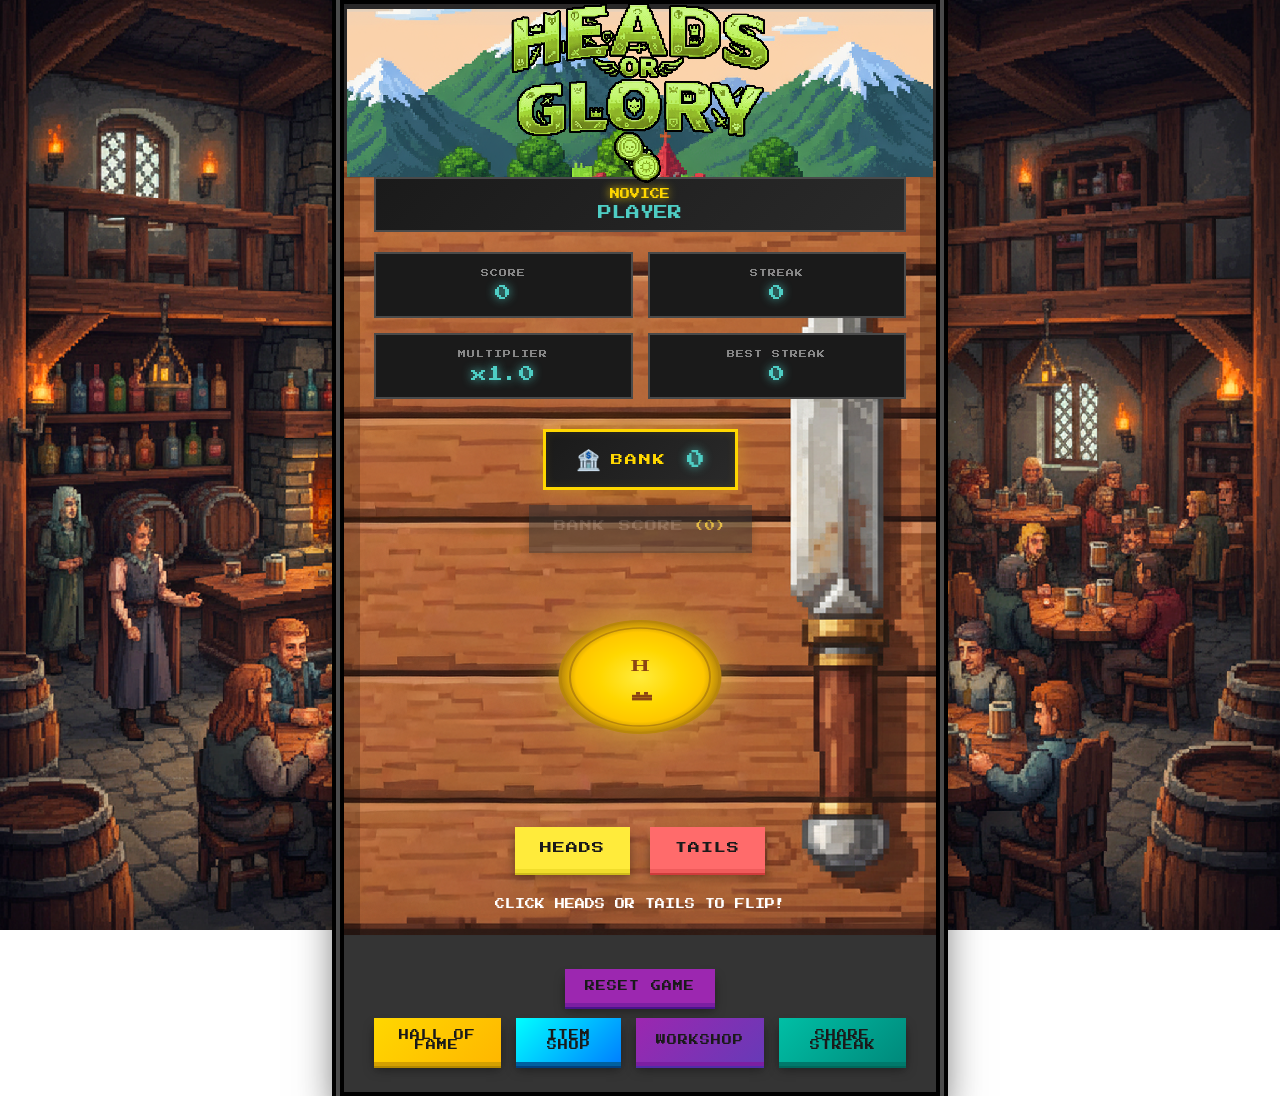
==== commit 3b08f451: "Refactor shop and workshop systems, improve item durability This commit introduces a new item durabi" ====
--- a/index.html
+++ b/index.html
@@ -175,8 +175,8 @@
             <h2 class="workshop-title">COIN WORKSHOP</h2>
             <div class="workshop-header">
                 <div class="workshop-currency">
-                    <span class="currency-label">TOKENS:</span>
-                    <span class="currency-value" id="workshopTokens">0</span>
+                    <span class="currency-label">BANK:</span>
+                    <span class="currency-value" id="workshopBank">0</span>
                 </div>
                 <div class="workshop-tier">
                     <span class="tier-label">TIER:</span>
--- a/styles.css
+++ b/styles.css
@@ -43,10 +43,11 @@
     height: 100%;
     object-fit: contain;
     object-position: center;
-    z-index: 1;
+    z-index: -1;
     image-rendering: pixelated;
     image-rendering: -moz-crisp-edges;
     image-rendering: crisp-edges;
+    pointer-events: none;
 }
 
 .title-section {
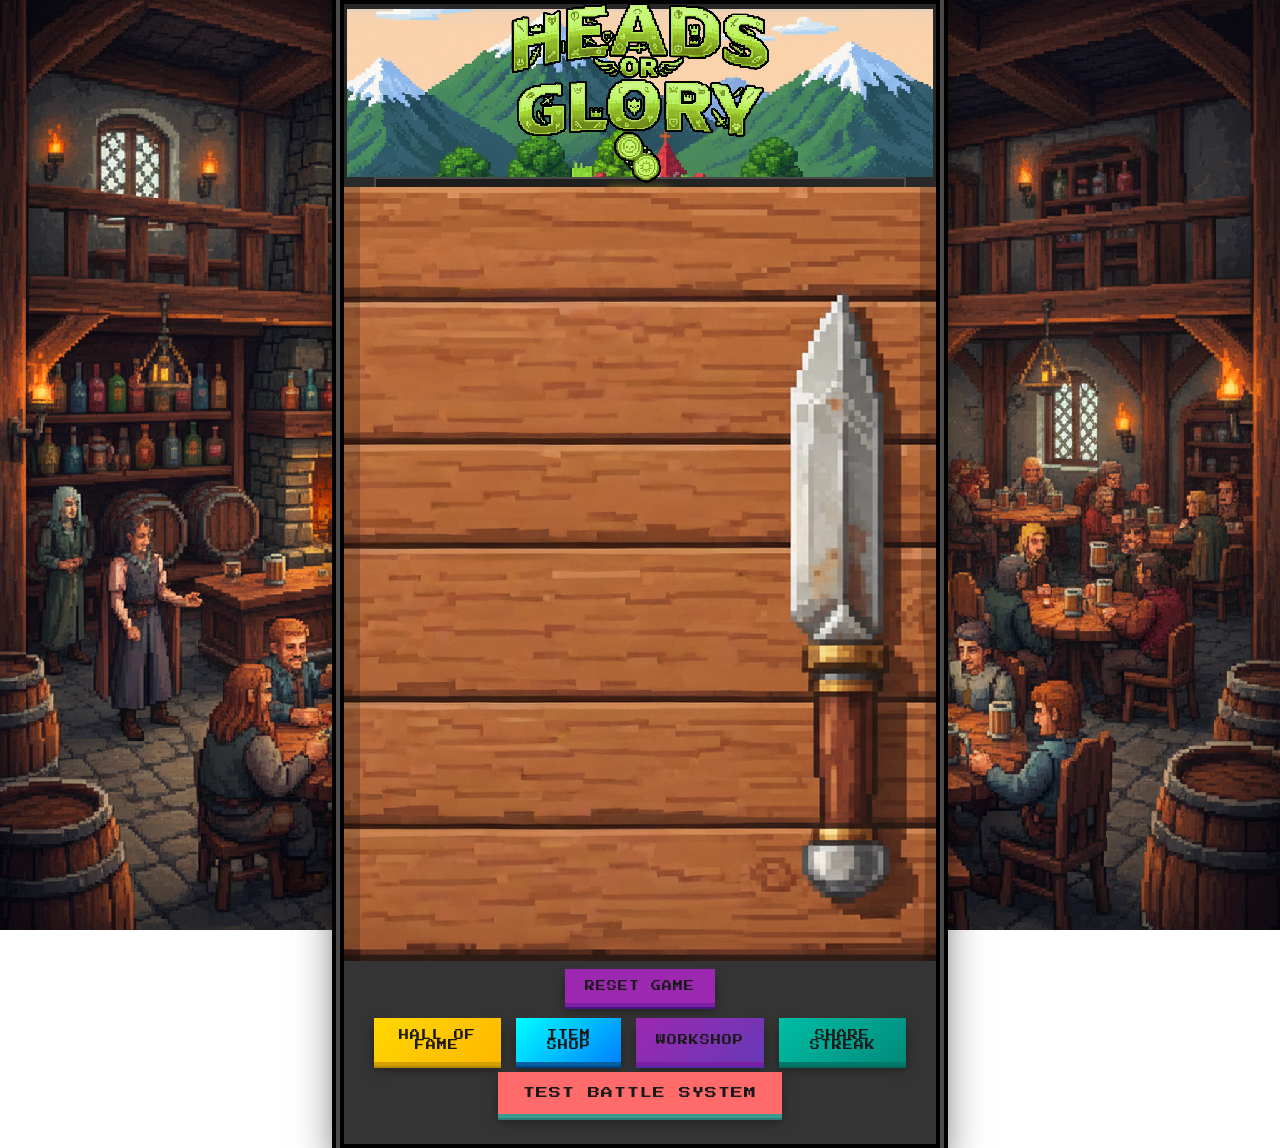
==== commit 58ad2e0d: "feat: Implement new coin battle system with skills Co-authored-by: firudesu <firudesu@googlemail.com" ====
--- a/index.html
+++ b/index.html
@@ -80,6 +80,11 @@
             <button class="pixel-btn workshop-btn" id="workshopBtn">WORKSHOP</button>
             <button class="pixel-btn share-btn" id="shareBtn">SHARE STREAK</button>
         </div>
+        
+        <!-- Temporary test button -->
+        <div class="button-row" style="margin-top: 10px;">
+            <button class="pixel-btn" id="testBattleBtn" style="background: #ff6b6b;">TEST BATTLE SYSTEM</button>
+        </div>
     </div>
     
     <!-- Streak Announcement Overlay -->
@@ -115,15 +120,12 @@
                     <span class="currency-value" id="shopBank">0</span>
                 </div>
                 <div class="shop-status">
-                    <span id="shopStatus">STREAK 3+ TO UNLOCK</span>
-                </div>
-                <div class="rotation-timer">
-                    <span id="rotationTimer">New items in: 5:00</span>
+                    <span id="shopStatus">STREAK 5+ TO UNLOCK</span>
                 </div>
             </div>
             
             <div class="inventory-section">
-                <h3 class="inventory-title">INVENTORY (MAX 3)</h3>
+                <h3 class="inventory-title">YOUR ITEMS (MAX 2)</h3>
                 <div class="inventory-slots" id="inventorySlots">
                     <div class="inventory-slot empty" data-slot="0">
                         <span class="slot-empty">EMPTY</span>
@@ -131,16 +133,6 @@
                     <div class="inventory-slot empty" data-slot="1">
                         <span class="slot-empty">EMPTY</span>
                     </div>
-                    <div class="inventory-slot empty" data-slot="2">
-                        <span class="slot-empty">EMPTY</span>
-                    </div>
-                </div>
-            </div>
-            
-            <div class="equipped-section">
-                <h3 class="equipped-title">EQUIPPED ITEMS</h3>
-                <div class="equipped-slots" id="equippedItemsContainer">
-                    <!-- Will be populated by JavaScript -->
                 </div>
             </div>
             
@@ -189,7 +181,6 @@
                     <button class="upgrade-tab active" data-category="basic">BASIC</button>
                     <button class="upgrade-tab" data-category="advanced">ADVANCED</button>
                     <button class="upgrade-tab" data-category="master">MASTER</button>
-                    <button class="upgrade-tab" data-category="legendary">LEGENDARY</button>
                 </div>
                 
                 <div class="upgrades-list" id="upgradesList">
@@ -219,15 +210,22 @@
     <div class="modal" id="battleModal">
         <div class="battle-content">
             <div class="battle-header">
-                <h2 class="battle-title">BATTLE MODE</h2>
+                <h2 class="battle-title">COIN BATTLE ARENA</h2>
                 <div class="battle-stats">
                     <span class="battle-wins">WINS: <span id="battleWins">0</span></span>
                     <span class="boss-defeats">BOSSES: <span id="bossDefeats">0</span></span>
                 </div>
             </div>
             
+            <!-- Skill Selection Phase -->
+            <div class="skill-selection-section" id="skillSelectionSection">
+                <div id="skillSelectionContainer">
+                    <!-- Skills will be dynamically populated -->
+                </div>
+            </div>
+            
             <!-- Opponent Selection -->
-            <div class="opponent-section" id="opponentSection">
+            <div class="opponent-section" id="opponentSection" style="display: none;">
                 <div class="opponent-portrait">
                     <div class="portrait-frame">
                         <span class="opponent-avatar" id="opponentAvatar">👤</span>
@@ -247,45 +245,52 @@
                     <div class="player-info">
                         <h3 class="player-battle-name" id="playerBattleName">PLAYER</h3>
                         <p class="player-battle-title" id="playerBattleTitle">TITLE</p>
-                    </div>
-                </div>
-            </div>
-            
-            <!-- Wager Phase -->
-            <div class="wager-section" id="wagerSection">
-                <h3 class="wager-title">PLACE YOUR WAGER</h3>
-                <div class="wager-controls">
-                    <input type="range" id="wagerSlider" min="10" max="100" value="50" step="10">
-                    <div class="wager-display">
-                        <span class="wager-amount" id="wagerAmount">50</span>
-                        <span class="wager-currency">🪙</span>
-                    </div>
-                </div>
-                <div class="pot-info">
-                    <span>TOTAL POT: </span>
-                    <span class="pot-amount" id="potAmount">100</span>
-                </div>
-                <button class="pixel-btn start-battle-btn" id="startBattleBtn">START BATTLE!</button>
+                        <div class="player-skills" id="playerSkills">
+                            <!-- Selected skills will be shown here -->
+                        </div>
+                    </div>
+                </div>
             </div>
             
             <!-- Battle Phase -->
             <div class="battle-phase" id="battlePhase" style="display: none;">
-                <div class="battle-scores">
-                    <div class="battle-score player-score">
-                        <span class="score-label">YOUR STREAK</span>
-                        <span class="score-value" id="playerBattleStreak">0</span>
-                    </div>
-                    <div class="battle-score opponent-score">
-                        <span class="score-label">OPPONENT STREAK</span>
-                        <span class="score-value" id="opponentBattleStreak">0</span>
-                    </div>
-                </div>
-                
-                <canvas id="battleCoinCanvas" width="150" height="150"></canvas>
-                
-                <div class="battle-controls" id="battleControls">
-                    <button class="pixel-btn battle-choice" data-choice="heads">HEADS</button>
-                    <button class="pixel-btn battle-choice" data-choice="tails">TAILS</button>
+                <div class="battle-arena">
+                    <div class="battle-participant player-side">
+                        <div class="participant-info">
+                            <span class="participant-icon">🎮</span>
+                            <span class="participant-name">PLAYER</span>
+                        </div>
+                        <div class="participant-skills" id="playerBattleSkills">
+                            <!-- Player skills displayed here -->
+                        </div>
+                        <div class="participant-streak">
+                            <span class="streak-label">STREAK</span>
+                            <span class="streak-value" id="playerBattleStreak">0</span>
+                        </div>
+                    </div>
+                    
+                    <div class="battle-center">
+                        <div class="vs-symbol">VS</div>
+                        <canvas id="battleCoinCanvas" width="120" height="120"></canvas>
+                        <div class="battle-controls" id="battleControls">
+                            <button class="pixel-btn battle-choice" data-choice="heads">HEADS</button>
+                            <button class="pixel-btn battle-choice" data-choice="tails">TAILS</button>
+                        </div>
+                    </div>
+                    
+                    <div class="battle-participant opponent-side">
+                        <div class="participant-info">
+                            <span class="participant-icon" id="opponentBattleAvatar">👤</span>
+                            <span class="participant-name" id="opponentBattleName">OPPONENT</span>
+                        </div>
+                        <div class="participant-effects" id="opponentBattleEffects">
+                            <!-- Opponent effects displayed here -->
+                        </div>
+                        <div class="participant-streak">
+                            <span class="streak-label">STREAK</span>
+                            <span class="streak-value" id="opponentBattleStreak">0</span>
+                        </div>
+                    </div>
                 </div>
                 
                 <div class="battle-message" id="battleMessage">MAKE YOUR CHOICE!</div>
--- a/styles.css
+++ b/styles.css
@@ -43,11 +43,10 @@
     height: 100%;
     object-fit: contain;
     object-position: center;
-    z-index: -1;
+    z-index: 1;
     image-rendering: pixelated;
     image-rendering: -moz-crisp-edges;
     image-rendering: crisp-edges;
-    pointer-events: none;
 }
 
 .title-section {
@@ -1945,135 +1944,283 @@
     }
 }
 
-/* New Shop System Styles */
-.rotation-timer {
-    color: #ffeb3b;
-    font-size: 10px;
-    margin-top: 5px;
-}
-
-.equipped-section {
+/* New Coin Battle System Styles */
+
+/* Skill Selection Styles */
+.skill-selection-section {
+    padding: 20px;
+}
+
+.skill-selection-title {
+    color: #4ecdc4;
+    font-size: 14px;
+    margin-bottom: 20px;
+    text-align: center;
+}
+
+.skills-grid {
+    display: grid;
+    grid-template-columns: repeat(2, 1fr);
+    gap: 15px;
+    margin-bottom: 20px;
+}
+
+.skill-option {
+    background: rgba(30, 30, 30, 0.9);
+    border: 2px solid #666;
+    padding: 15px;
+    cursor: pointer;
+    transition: all 0.3s ease;
+}
+
+.skill-option:hover {
+    border-color: #4ecdc4;
+    background: rgba(40, 40, 40, 0.9);
+}
+
+.skill-option.selected {
+    border-color: #4ecdc4;
+    background: rgba(78, 205, 196, 0.2);
+}
+
+.skill-name {
+    color: #4ecdc4;
+    font-size: 10px;
+    margin-bottom: 8px;
+}
+
+.skill-description {
+    color: #ccc;
+    font-size: 8px;
+    line-height: 1.3;
+}
+
+.selected-skills {
     margin: 20px 0;
     padding: 15px;
-    background: rgba(0, 0, 0, 0.3);
-    border: 2px solid #4a4a4a;
-}
-
-.equipped-title {
+    background: rgba(20, 20, 20, 0.8);
+    border: 2px solid #333;
+}
+
+.selected-skills h4 {
     color: #4ecdc4;
-    font-size: 12px;
+    font-size: 10px;
     margin-bottom: 10px;
 }
 
-.equipped-slots {
-    display: flex;
+.selected-skill {
+    background: rgba(78, 205, 196, 0.3);
+    padding: 8px;
+    margin: 5px 0;
+    border: 1px solid #4ecdc4;
+}
+
+.continue-btn {
+    width: 100%;
+    margin-top: 15px;
+}
+
+/* Battle Arena Layout */
+.battle-arena {
+    display: flex;
+    justify-content: space-between;
+    align-items: center;
+    padding: 20px;
+    background: rgba(20, 20, 20, 0.8);
+    border: 2px solid #333;
+    margin-bottom: 15px;
+}
+
+.battle-participant {
+    flex: 1;
+    text-align: center;
+}
+
+.participant-info {
+    margin-bottom: 10px;
+}
+
+.participant-icon {
+    font-size: 24px;
+    display: block;
+    margin-bottom: 5px;
+}
+
+.participant-name {
+    color: #4ecdc4;
+    font-size: 10px;
+}
+
+.participant-skills, .participant-effects {
+    min-height: 60px;
+    margin: 10px 0;
+    padding: 8px;
+    background: rgba(10, 10, 10, 0.5);
+    border: 1px solid #444;
+}
+
+.participant-streak {
+    margin-top: 10px;
+}
+
+.streak-label {
+    color: #888;
+    font-size: 8px;
+    display: block;
+}
+
+.streak-value {
+    color: #4ecdc4;
+    font-size: 16px;
+    font-weight: bold;
+}
+
+.battle-center {
+    flex: 0 0 200px;
+    text-align: center;
+}
+
+.vs-symbol {
+    color: #ff6b6b;
+    font-size: 18px;
+    font-weight: bold;
+    margin-bottom: 10px;
+}
+
+#battleCoinCanvas {
+    margin: 10px 0;
+    border: 2px solid #4ecdc4;
+    background: radial-gradient(circle, rgba(78, 205, 196, 0.1) 0%, rgba(0, 0, 0, 0.3) 100%);
+}
+
+.battle-controls {
+    margin-top: 15px;
+}
+
+.battle-choice {
+    margin: 0 5px;
+    padding: 10px 15px;
+    font-size: 10px;
+}
+
+/* Player Skills Display in Battle */
+.player-skill-item {
+    background: rgba(78, 205, 196, 0.2);
+    border: 1px solid #4ecdc4;
+    padding: 5px;
+    margin: 2px 0;
+    font-size: 8px;
+    color: #4ecdc4;
+}
+
+/* Opponent Effects Display */
+.opponent-effect-item {
+    background: rgba(255, 107, 107, 0.2);
+    border: 1px solid #ff6b6b;
+    padding: 5px;
+    margin: 2px 0;
+    font-size: 8px;
+    color: #ff6b6b;
+}
+
+/* Boss Battle Styling */
+.boss-battle .battle-title {
+    color: #8B00FF;
+    text-shadow: 0 0 10px #8B00FF;
+}
+
+.boss-battle .opponent-avatar {
+    animation: bossGlow 2s infinite alternate;
+}
+
+@keyframes bossGlow {
+    0% { text-shadow: 0 0 5px #8B00FF; }
+    100% { text-shadow: 0 0 15px #8B00FF, 0 0 25px #8B00FF; }
+}
+
+.boss-special-rule {
+    background: rgba(139, 0, 255, 0.2);
+    border: 2px solid #8B00FF;
+    padding: 10px;
+    margin: 15px 0;
+    color: #8B00FF;
+    font-size: 8px;
+    line-height: 1.3;
+}
+
+/* Streak Comparison */
+.streak-comparison {
+    margin-top: 20px;
+    padding: 15px;
+    background: rgba(20, 20, 20, 0.8);
+    border: 2px solid #333;
+}
+
+.streak-comparison h4 {
+    color: #4ecdc4;
+    font-size: 10px;
+    margin-bottom: 15px;
+}
+
+.streak-bars {
+    display: flex;
+    flex-direction: column;
     gap: 10px;
-    justify-content: center;
-    flex-wrap: wrap;
-}
-
-.equip-slot {
-    width: 120px;
-    height: 80px;
-    border: 2px solid #666;
-    background: rgba(0, 0, 0, 0.5);
+}
+
+.player-streak-bar, .opponent-streak-bar {
     display: flex;
     align-items: center;
-    justify-content: center;
+    gap: 10px;
+}
+
+.player-streak-bar span, .opponent-streak-bar span {
     font-size: 8px;
-    color: #ccc;
+    min-width: 80px;
+    text-align: left;
+}
+
+.streak-bar {
+    height: 12px;
+    border: 1px solid #333;
+    min-width: 10px;
+    transition: width 0.5s ease;
+}
+
+/* Battle Message Styling */
+.battle-message {
+    background: rgba(30, 30, 30, 0.9);
+    border: 2px solid #4ecdc4;
+    padding: 15px;
+    margin-top: 15px;
+    color: #4ecdc4;
+    font-size: 10px;
     text-align: center;
-    padding: 5px;
-}
-
-.equip-slot.locked {
-    border-color: #ff6b6b;
-    background: rgba(255, 107, 107, 0.1);
-}
-
-.equipped-item {
-    display: flex;
-    flex-direction: column;
-    align-items: center;
-    gap: 2px;
-}
-
-.equipped-item .item-icon {
-    font-size: 16px;
-}
-
-.equipped-item .item-name {
-    font-size: 6px;
-    color: #4ecdc4;
-}
-
-.equipped-item .item-durability {
-    font-size: 6px;
-}
-
-.equip-btn, .unequip-btn, .repair-btn {
-    background: #4ecdc4;
-    border: 1px solid #000;
-    color: #000;
-    padding: 2px 4px;
-    font-size: 6px;
-    font-family: 'Press Start 2P', monospace;
-    cursor: pointer;
-    margin-top: 2px;
-}
-
-.equip-btn:hover, .unequip-btn:hover, .repair-btn:hover {
-    background: #6ee7d7;
-}
-
-.repair-btn {
-    background: #ffeb3b;
-}
-
-.repair-btn:hover {
-    background: #fff176;
-}
-
-.item-durability {
-    font-size: 8px;
-    font-weight: bold;
-}
-
-.item-repair-cost {
-    font-size: 8px;
-    color: #ffeb3b;
-    margin-top: 5px;
-}
-
-/* Rarity colors */
-.rarity-common {
-    background: #9e9e9e;
-    color: #000;
-}
-
-.rarity-rare {
-    background: #2196f3;
-    color: #fff;
-}
-
-.rarity-epic {
-    background: #9c27b0;
-    color: #fff;
-}
-
-.rarity-legendary {
-    background: linear-gradient(45deg, #ff9800, #ffc107);
-    color: #000;
-    animation: legendary-glow 2s infinite alternate;
-}
-
-@keyframes legendary-glow {
-    0% { box-shadow: 0 0 5px rgba(255, 152, 0, 0.5); }
-    100% { box-shadow: 0 0 15px rgba(255, 193, 7, 0.8); }
-}
-
-/* Workshop token display */
-.workshop-currency .currency-value {
-    color: #ffc107;
-    text-shadow: 0 0 10px rgba(255, 193, 7, 0.5);
+    animation: messageGlow 2s infinite alternate;
+}
+
+@keyframes messageGlow {
+    0% { border-color: #4ecdc4; }
+    100% { border-color: #6ee5d8; }
+}
+
+/* Responsive adjustments for battle system */
+@media (max-width: 768px) {
+    .battle-arena {
+        flex-direction: column;
+        gap: 15px;
+    }
+    
+    .battle-center {
+        flex: none;
+        order: 2;
+    }
+    
+    .skills-grid {
+        grid-template-columns: 1fr;
+    }
+    
+    .skill-description {
+        font-size: 7px;
+    }
 }
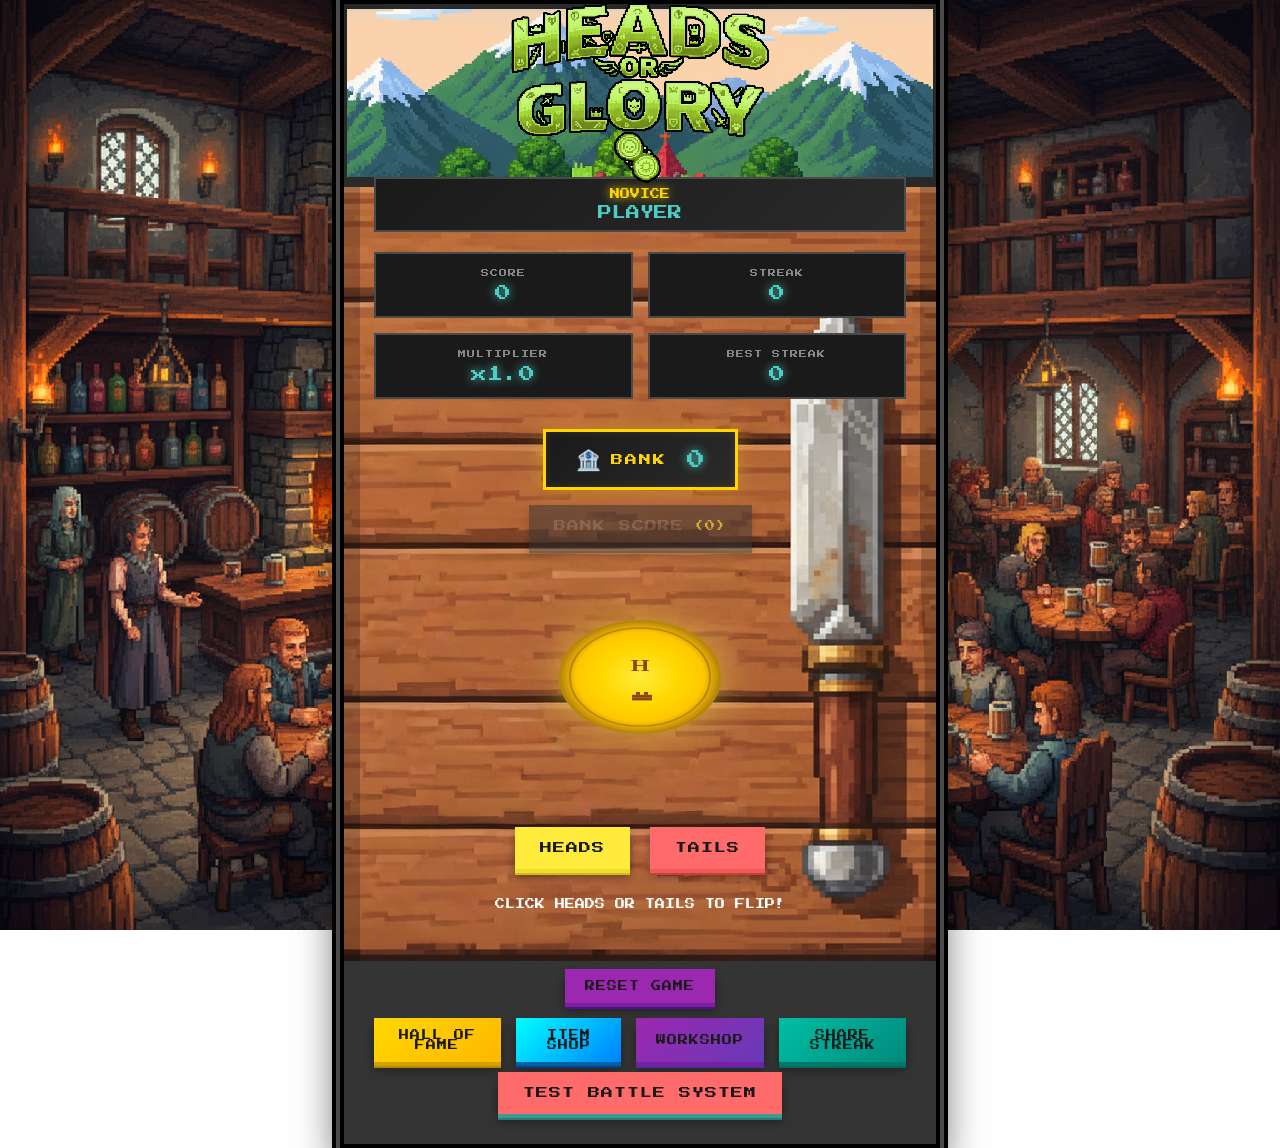
==== commit d6af83fe: "Fix battle system layout and button duplication issues - Replace dynamic button creation with static" ====
--- a/index.html
+++ b/index.html
@@ -250,6 +250,11 @@
                         </div>
                     </div>
                 </div>
+                
+                <!-- Static start battle button -->
+                <div class="start-battle-container">
+                    <button class="pixel-btn start-battle-btn" id="finalStartBattleBtn" style="display: none;">START COIN BATTLE!</button>
+                </div>
             </div>
             
             <!-- Battle Phase -->
--- a/styles.css
+++ b/styles.css
@@ -32,7 +32,7 @@
     width: 90%;
     text-align: center;
     position: relative;
-    z-index: 1;
+    z-index: 10;
 }
 
 .table-image {
@@ -43,7 +43,7 @@
     height: 100%;
     object-fit: contain;
     object-position: center;
-    z-index: 1;
+    z-index: -1;
     image-rendering: pixelated;
     image-rendering: -moz-crisp-edges;
     image-rendering: crisp-edges;
@@ -95,6 +95,8 @@
     grid-template-columns: repeat(2, 1fr);
     gap: 15px;
     margin-bottom: 30px;
+    position: relative;
+    z-index: 15;
 }
 
 .stat-box {
@@ -202,12 +204,15 @@
     margin: 30px auto;
     width: 200px;
     height: 220px;
+    z-index: 20;
 }
 
 #coinCanvas {
     cursor: pointer;
     transition: transform 0.2s;
     filter: drop-shadow(0 0 20px rgba(255, 235, 59, 0.5));
+    position: relative;
+    z-index: 25;
 }
 
 #coinCanvas:hover:not(.flipping):not(.disabled) {
@@ -229,6 +234,8 @@
     gap: 20px;
     margin-bottom: 30px;
     transition: opacity 0.3s;
+    position: relative;
+    z-index: 20;
 }
 
 .choice-container.hidden {
@@ -252,6 +259,7 @@
         0 4px 0 #3a9b93,
         0 6px 0 #2a7b73,
         0 8px 10px rgba(0, 0, 0, 0.4);
+    z-index: 20;
 }
 
 .pixel-btn:hover:not(:disabled) {
@@ -481,24 +489,28 @@
     position: fixed;
     top: 0;
     left: 0;
-    width: 100%;
-    height: 100%;
+    width: 100vw;
+    height: 100vh;
     background: rgba(0, 0, 0, 0.9);
     z-index: 3000;
     animation: fadeIn 0.3s;
+    overflow: hidden;
 }
 
 .modal.show {
     display: flex;
     justify-content: center;
     align-items: center;
+    overflow: hidden;
 }
 
 .modal-content {
     background: #2a2a2a;
     border: 4px solid #ffd700;
     padding: 30px;
-    max-width: 600px;
+    max-width: 90vw;
+    width: 100%;
+    box-sizing: border-box;
     width: 90%;
     max-height: 80vh;
     overflow-y: auto;
@@ -2024,11 +2036,13 @@
 .battle-arena {
     display: flex;
     justify-content: space-between;
-    align-items: center;
+    align-items: flex-start;
     padding: 20px;
     background: rgba(20, 20, 20, 0.8);
     border: 2px solid #333;
     margin-bottom: 15px;
+    width: 100%;
+    box-sizing: border-box;
 }
 
 .battle-participant {
@@ -2078,6 +2092,10 @@
 .battle-center {
     flex: 0 0 200px;
     text-align: center;
+    display: flex;
+    flex-direction: column;
+    align-items: center;
+    justify-content: center;
 }
 
 .vs-symbol {
@@ -2202,6 +2220,34 @@
 @keyframes messageGlow {
     0% { border-color: #4ecdc4; }
     100% { border-color: #6ee5d8; }
+}
+
+/* Start Battle Button Container */
+.start-battle-container {
+    text-align: center;
+    margin: 20px 0;
+    width: 100%;
+}
+
+.start-battle-btn {
+    margin: 0 auto;
+}
+
+/* Modal Width Fix */
+.battle-content, .modal-content, .shop-content, .workshop-content {
+    max-width: 90vw;
+    width: 100%;
+    box-sizing: border-box;
+    overflow-x: hidden;
+}
+
+/* Prevent horizontal scrolling */
+.modal {
+    overflow-x: hidden;
+}
+
+body {
+    overflow-x: hidden;
 }
 
 /* Responsive adjustments for battle system */
@@ -2223,4 +2269,9 @@
     .skill-description {
         font-size: 7px;
     }
+    
+    .battle-content {
+        max-width: 95vw;
+        padding: 15px;
+    }
 }
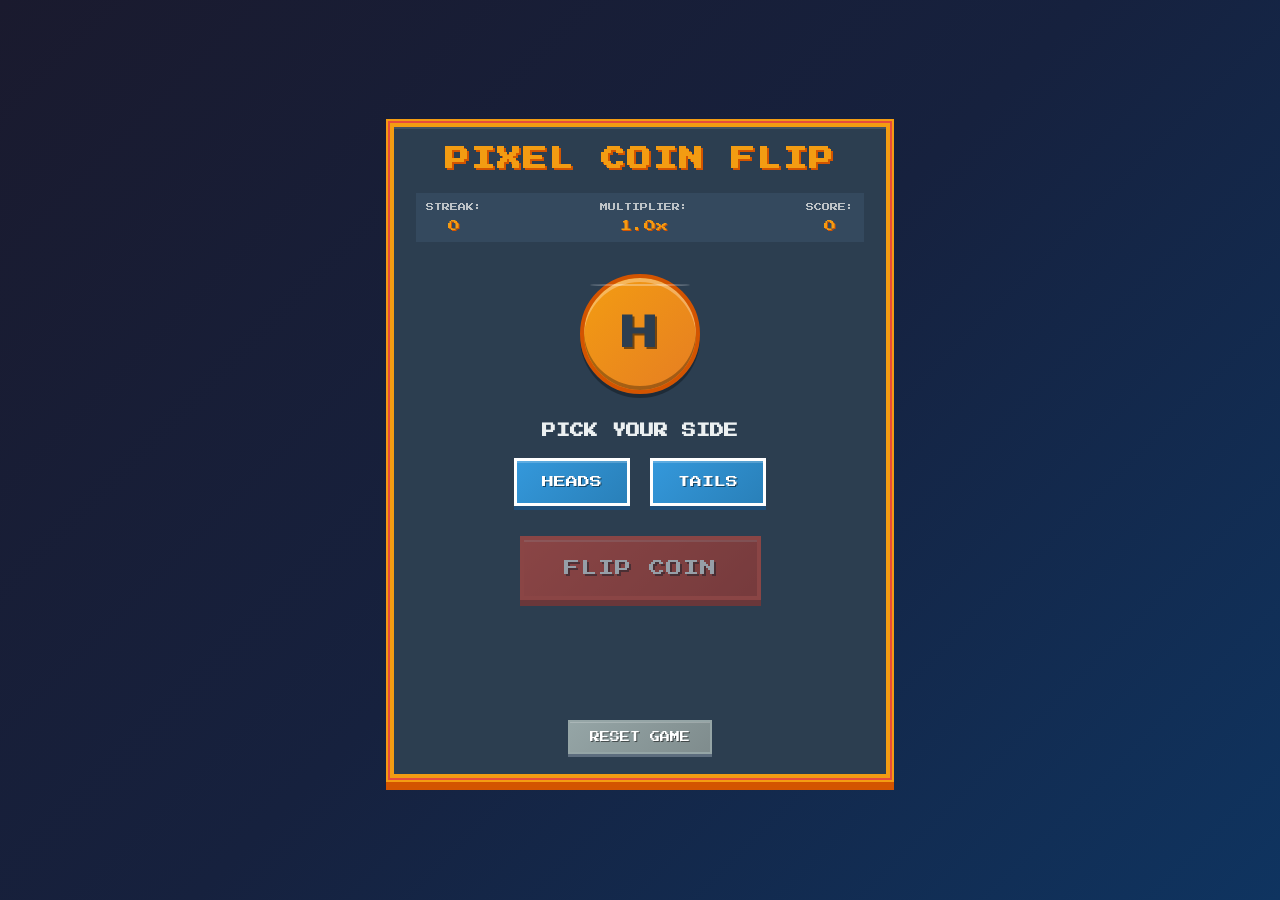
==== commit 6ce07e20: "Merge 08e14917604cc30d53e9589d52e9eba22de318e1 into a941595920037746948f320e23308f67428b6cff" ====
--- a/index.html
+++ b/index.html
@@ -3,345 +3,60 @@
 <head>
     <meta charset="UTF-8">
     <meta name="viewport" content="width=device-width, initial-scale=1.0">
-    <title>Pixel Coin Flip Streak</title>
-    <link rel="stylesheet" href="styles.css">
+    <title>Pixel Coin Flip Streak Game</title>
+    <link rel="stylesheet" href="style.css">
 </head>
 <body>
-    <div class="game-container" id="gameContainer">
-        <img src="tabel.png" alt="Table" class="table-image">
-        <div class="title-section">
-            <img src="village.png" alt="Village" class="village-image">
-            <img src="title.png" alt="Coin Flip Streak" class="game-title">
-        </div>
-        
-        <div class="player-info">
-            <span class="player-title" id="playerTitle">NOVICE</span>
-            <span class="player-name" id="playerName">PLAYER</span>
-        </div>
-        
-        <div class="stats-container">
-            <div class="stat-box">
-                <span class="stat-label">SCORE</span>
-                <span class="stat-value" id="score">0</span>
-            </div>
-            <div class="stat-box">
-                <span class="stat-label">STREAK</span>
-                <span class="stat-value" id="streak">0</span>
-            </div>
-            <div class="stat-box">
-                <span class="stat-label">MULTIPLIER</span>
-                <span class="stat-value" id="multiplier">x1.0</span>
-            </div>
-            <div class="stat-box">
-                <span class="stat-label">BEST STREAK</span>
-                <span class="stat-value" id="best-streak">0</span>
+    <div class="game-container">
+        <div class="game-header">
+            <h1 class="game-title">PIXEL COIN FLIP</h1>
+            <div class="score-display">
+                <div class="score-item">
+                    <span class="label">STREAK:</span>
+                    <span id="streak" class="value">0</span>
+                </div>
+                <div class="score-item">
+                    <span class="label">MULTIPLIER:</span>
+                    <span id="multiplier" class="value">1.0x</span>
+                </div>
+                <div class="score-item">
+                    <span class="label">SCORE:</span>
+                    <span id="score" class="value">0</span>
+                </div>
             </div>
         </div>
-        
-        <div class="bank-container">
-            <div class="bank-display">
-                <span class="bank-icon">🏦</span>
-                <span class="bank-label">BANK</span>
-                <span class="bank-value" id="bank">0</span>
+
+        <div class="game-area">
+            <div class="coin-container">
+                <div id="coin" class="coin">
+                    <div class="coin-face heads">H</div>
+                    <div class="coin-face tails">T</div>
+                </div>
             </div>
-            <button class="pixel-btn bank-btn" id="bankBtn">
-                <span class="btn-text">BANK SCORE</span>
-                <span class="bank-amount" id="bankAmount">(0)</span>
-            </button>
+
+            <div class="prediction-area">
+                <h2 class="prediction-title">PICK YOUR SIDE</h2>
+                <div class="prediction-buttons">
+                    <button id="heads-btn" class="prediction-btn heads-btn">HEADS</button>
+                    <button id="tails-btn" class="prediction-btn tails-btn">TAILS</button>
+                </div>
+            </div>
+
+            <div class="flip-area">
+                <button id="flip-btn" class="flip-button" disabled>FLIP COIN</button>
+            </div>
+
+            <div class="result-area">
+                <div id="result-text" class="result-text"></div>
+                <div id="streak-text" class="streak-text"></div>
+            </div>
         </div>
 
-        <div class="coin-container">
-            <canvas id="coinCanvas" width="200" height="200"></canvas>
-            <div class="coin-shadow"></div>
-        </div>
-
-        <div class="choice-container" id="choiceContainer">
-            <button class="pixel-btn choice-btn" data-choice="heads">
-                <span class="btn-text">HEADS</span>
-            </button>
-            <button class="pixel-btn choice-btn" data-choice="tails">
-                <span class="btn-text">TAILS</span>
-            </button>
-        </div>
-
-        <div class="message-container">
-            <p id="message" class="message">CLICK HEADS OR TAILS TO FLIP!</p>
-        </div>
-
-        <div class="result-display" id="resultDisplay">
-            <span id="resultText"></span>
-        </div>
-
-        <button class="pixel-btn reset-btn" id="resetBtn">RESET GAME</button>
-        
-        <div class="button-row">
-            <button class="pixel-btn hall-btn" id="hallBtn">HALL OF FAME</button>
-            <button class="pixel-btn shop-main-btn" id="shopBtn">ITEM SHOP</button>
-            <button class="pixel-btn workshop-btn" id="workshopBtn">WORKSHOP</button>
-            <button class="pixel-btn share-btn" id="shareBtn">SHARE STREAK</button>
-        </div>
-        
-        <!-- Temporary test button -->
-        <div class="button-row" style="margin-top: 10px;">
-            <button class="pixel-btn" id="testBattleBtn" style="background: #ff6b6b;">TEST BATTLE SYSTEM</button>
+        <div class="game-footer">
+            <button id="reset-btn" class="reset-button">RESET GAME</button>
         </div>
     </div>
-    
-    <!-- Streak Announcement Overlay -->
-    <div class="streak-announcement" id="streakAnnouncement">
-        <span id="announcementText"></span>
-    </div>
-    
-    <!-- Hall of Fame Modal -->
-    <div class="modal" id="hallOfFameModal">
-        <div class="modal-content">
-            <h2 class="modal-title">HALL OF FAME</h2>
-            <div class="tabs">
-                <button class="tab-btn active" data-tab="records">MY RECORDS</button>
-                <button class="tab-btn" data-tab="achievements">ACHIEVEMENTS</button>
-            </div>
-            <div class="tab-content active" id="recordsTab">
-                <div id="streakRecords"></div>
-            </div>
-            <div class="tab-content" id="achievementsTab">
-                <div id="achievements"></div>
-            </div>
-            <button class="pixel-btn close-btn" id="closeModal">CLOSE</button>
-        </div>
-    </div>
-    
-    <!-- Item Shop Modal -->
-    <div class="modal" id="shopModal">
-        <div class="shop-content">
-            <h2 class="shop-title">TACTICAL ITEM SHOP</h2>
-            <div class="shop-header">
-                <div class="shop-currency">
-                    <span class="currency-label">BANK:</span>
-                    <span class="currency-value" id="shopBank">0</span>
-                </div>
-                <div class="shop-status">
-                    <span id="shopStatus">STREAK 5+ TO UNLOCK</span>
-                </div>
-            </div>
-            
-            <div class="inventory-section">
-                <h3 class="inventory-title">YOUR ITEMS (MAX 2)</h3>
-                <div class="inventory-slots" id="inventorySlots">
-                    <div class="inventory-slot empty" data-slot="0">
-                        <span class="slot-empty">EMPTY</span>
-                    </div>
-                    <div class="inventory-slot empty" data-slot="1">
-                        <span class="slot-empty">EMPTY</span>
-                    </div>
-                </div>
-            </div>
-            
-            <div class="shop-items" id="shopItems">
-                <!-- Items will be dynamically generated -->
-            </div>
-            
-            <button class="pixel-btn close-btn" id="closeShop">CLOSE</button>
-        </div>
-    </div>
-    
-    <!-- Active Items Display -->
-    <div class="active-items" id="activeItems">
-        <div class="items-container" id="itemsContainer"></div>
-    </div>
-    
-    <!-- Shop Button (appears at streak milestones) -->
-    <button class="pixel-btn shop-btn floating-shop" id="floatingShopBtn" style="display: none;">
-        <span class="shop-icon">🛍️</span>
-        <span class="shop-text">SHOP UNLOCKED!</span>
-    </button>
-    
-    <!-- Battle Button (appears at battle milestones) -->
-    <button class="pixel-btn battle-btn floating-battle" id="floatingBattleBtn" style="display: none;">
-        <span class="battle-icon">⚔️</span>
-        <span class="battle-text">BATTLE READY!</span>
-    </button>
-    
-    <!-- Workshop Modal -->
-    <div class="modal" id="workshopModal">
-        <div class="workshop-content">
-            <h2 class="workshop-title">COIN WORKSHOP</h2>
-            <div class="workshop-header">
-                <div class="workshop-currency">
-                    <span class="currency-label">BANK:</span>
-                    <span class="currency-value" id="workshopBank">0</span>
-                </div>
-                <div class="workshop-tier">
-                    <span class="tier-label">TIER:</span>
-                    <span class="tier-value" id="workshopTier">1</span>
-                </div>
-            </div>
-            
-            <div class="upgrade-categories">
-                <div class="upgrade-tabs">
-                    <button class="upgrade-tab active" data-category="basic">BASIC</button>
-                    <button class="upgrade-tab" data-category="advanced">ADVANCED</button>
-                    <button class="upgrade-tab" data-category="master">MASTER</button>
-                </div>
-                
-                <div class="upgrades-list" id="upgradesList">
-                    <!-- Upgrades will be dynamically generated -->
-                </div>
-            </div>
-            
-            <div class="upgrade-info">
-                <div class="selected-upgrade" id="selectedUpgrade">
-                    <h3>SELECT AN UPGRADE</h3>
-                    <p>Choose an upgrade to see details</p>
-                </div>
-                <button class="pixel-btn purchase-upgrade-btn" id="purchaseUpgradeBtn" disabled>PURCHASE</button>
-                <button class="pixel-btn refund-btn" id="refundBtn">REFUND MODE</button>
-            </div>
-            
-            <div class="workshop-stats">
-                <h3>CURRENT BONUSES</h3>
-                <div class="bonus-list" id="bonusList"></div>
-            </div>
-            
-            <button class="pixel-btn close-btn" id="closeWorkshop">CLOSE</button>
-        </div>
-    </div>
-    
-    <!-- Battle Mode Modal -->
-    <div class="modal" id="battleModal">
-        <div class="battle-content">
-            <div class="battle-header">
-                <h2 class="battle-title">COIN BATTLE ARENA</h2>
-                <div class="battle-stats">
-                    <span class="battle-wins">WINS: <span id="battleWins">0</span></span>
-                    <span class="boss-defeats">BOSSES: <span id="bossDefeats">0</span></span>
-                </div>
-            </div>
-            
-            <!-- Skill Selection Phase -->
-            <div class="skill-selection-section" id="skillSelectionSection">
-                <div id="skillSelectionContainer">
-                    <!-- Skills will be dynamically populated -->
-                </div>
-            </div>
-            
-            <!-- Opponent Selection -->
-            <div class="opponent-section" id="opponentSection" style="display: none;">
-                <div class="opponent-portrait">
-                    <div class="portrait-frame">
-                        <span class="opponent-avatar" id="opponentAvatar">👤</span>
-                    </div>
-                    <div class="opponent-info">
-                        <h3 class="opponent-name" id="opponentName">OPPONENT</h3>
-                        <p class="opponent-desc" id="opponentDesc">Description</p>
-                    </div>
-                </div>
-                
-                <div class="vs-divider">VS</div>
-                
-                <div class="player-portrait">
-                    <div class="portrait-frame">
-                        <span class="player-avatar">🎮</span>
-                    </div>
-                    <div class="player-info">
-                        <h3 class="player-battle-name" id="playerBattleName">PLAYER</h3>
-                        <p class="player-battle-title" id="playerBattleTitle">TITLE</p>
-                        <div class="player-skills" id="playerSkills">
-                            <!-- Selected skills will be shown here -->
-                        </div>
-                    </div>
-                </div>
-                
-                <!-- Static start battle button -->
-                <div class="start-battle-container">
-                    <button class="pixel-btn start-battle-btn" id="finalStartBattleBtn" style="display: none;">START COIN BATTLE!</button>
-                </div>
-            </div>
-            
-            <!-- Battle Phase -->
-            <div class="battle-phase" id="battlePhase" style="display: none;">
-                <div class="battle-arena">
-                    <div class="battle-participant player-side">
-                        <div class="participant-info">
-                            <span class="participant-icon">🎮</span>
-                            <span class="participant-name">PLAYER</span>
-                        </div>
-                        <div class="participant-skills" id="playerBattleSkills">
-                            <!-- Player skills displayed here -->
-                        </div>
-                        <div class="participant-streak">
-                            <span class="streak-label">STREAK</span>
-                            <span class="streak-value" id="playerBattleStreak">0</span>
-                        </div>
-                    </div>
-                    
-                    <div class="battle-center">
-                        <div class="vs-symbol">VS</div>
-                        <canvas id="battleCoinCanvas" width="120" height="120"></canvas>
-                        <div class="battle-controls" id="battleControls">
-                            <button class="pixel-btn battle-choice" data-choice="heads">HEADS</button>
-                            <button class="pixel-btn battle-choice" data-choice="tails">TAILS</button>
-                        </div>
-                    </div>
-                    
-                    <div class="battle-participant opponent-side">
-                        <div class="participant-info">
-                            <span class="participant-icon" id="opponentBattleAvatar">👤</span>
-                            <span class="participant-name" id="opponentBattleName">OPPONENT</span>
-                        </div>
-                        <div class="participant-effects" id="opponentBattleEffects">
-                            <!-- Opponent effects displayed here -->
-                        </div>
-                        <div class="participant-streak">
-                            <span class="streak-label">STREAK</span>
-                            <span class="streak-value" id="opponentBattleStreak">0</span>
-                        </div>
-                    </div>
-                </div>
-                
-                <div class="battle-message" id="battleMessage">MAKE YOUR CHOICE!</div>
-            </div>
-            
-            <!-- Battle Result -->
-            <div class="battle-result" id="battleResult" style="display: none;">
-                <h3 class="result-title" id="battleResultTitle">VICTORY!</h3>
-                <div class="result-rewards" id="battleRewards"></div>
-                <button class="pixel-btn close-battle-btn" id="closeBattleBtn">CONTINUE</button>
-            </div>
-            
-            <button class="pixel-btn skip-battle-btn" id="skipBattleBtn">SKIP BATTLE</button>
-        </div>
-    </div>
-    
-    <!-- Fire Mode Overlay -->
-    <div class="fire-mode-overlay" id="fireModeOverlay"></div>
-    
-    <!-- Epic Celebration Overlay -->
-    <div class="celebration-overlay" id="celebrationOverlay">
-        <canvas id="fireworksCanvas"></canvas>
-        <div class="celebration-text" id="celebrationText"></div>
-    </div>
-    
-    <!-- Epic Fail Overlay -->
-    <div class="epic-fail-overlay" id="epicFailOverlay">
-        <div class="fail-container">
-            <div class="fail-text" id="failText">RIP</div>
-            <div class="fail-streak" id="failStreak">STREAK 0</div>
-            <div class="fail-message" id="failMessage"></div>
-        </div>
-    </div>
-    
-    <!-- Sound Effects (using data URIs for simple beeps) -->
-    <audio id="celebrationSound" preload="auto">
-        <source src="[data-uri]" type="audio/wav">
-    </audio>
-    
-    <audio id="failSound" preload="auto">
-        <source src="[data-uri]" type="audio/wav">
-    </audio>
 
-    <script src="game.js"></script>
-    <script src="battle-system.js"></script>
-    <script src="upgrade-system.js"></script>
-    <script src="random-events.js"></script>
+    <script src="script.js"></script>
 </body>
 </html>
--- a/style.css
+++ b/style.css
@@ -0,0 +1,333 @@
+@import url('https://fonts.googleapis.com/css2?family=Press+Start+2P&display=swap');
+
+* {
+    margin: 0;
+    padding: 0;
+    box-sizing: border-box;
+}
+
+body {
+    font-family: 'Press Start 2P', monospace;
+    background: linear-gradient(135deg, #1a1a2e 0%, #16213e 50%, #0f3460 100%);
+    color: #fff;
+    min-height: 100vh;
+    display: flex;
+    justify-content: center;
+    align-items: center;
+    overflow-x: hidden;
+}
+
+.game-container {
+    background: #2c3e50;
+    border: 4px solid #f39c12;
+    border-radius: 0;
+    padding: 20px;
+    box-shadow: 
+        0 0 0 2px #e74c3c,
+        0 0 0 4px #f39c12,
+        0 8px 0 4px #d35400,
+        inset 0 2px 0 rgba(255, 255, 255, 0.1);
+    max-width: 500px;
+    width: 100%;
+    margin: 20px;
+}
+
+.game-header {
+    text-align: center;
+    margin-bottom: 30px;
+}
+
+.game-title {
+    font-size: 24px;
+    color: #f39c12;
+    text-shadow: 2px 2px 0 #d35400;
+    margin-bottom: 20px;
+    letter-spacing: 2px;
+}
+
+.score-display {
+    display: flex;
+    justify-content: space-between;
+    background: #34495e;
+    border: 2px solid #2c3e50;
+    padding: 10px;
+    margin-bottom: 20px;
+}
+
+.score-item {
+    text-align: center;
+}
+
+.label {
+    font-size: 8px;
+    color: #bdc3c7;
+    display: block;
+    margin-bottom: 5px;
+}
+
+.value {
+    font-size: 12px;
+    color: #f39c12;
+    text-shadow: 1px 1px 0 #d35400;
+}
+
+.game-area {
+    text-align: center;
+}
+
+.coin-container {
+    margin: 30px 0;
+    perspective: 1000px;
+}
+
+.coin {
+    width: 120px;
+    height: 120px;
+    margin: 0 auto;
+    position: relative;
+    transform-style: preserve-3d;
+    transition: transform 0.6s ease-in-out;
+    cursor: pointer;
+}
+
+.coin.flipping {
+    animation: coinFlip 1s ease-in-out;
+}
+
+@keyframes coinFlip {
+    0% { transform: rotateY(0deg); }
+    50% { transform: rotateY(900deg) scale(1.1); }
+    100% { transform: rotateY(1800deg); }
+}
+
+.coin-face {
+    position: absolute;
+    width: 100%;
+    height: 100%;
+    border-radius: 50%;
+    display: flex;
+    align-items: center;
+    justify-content: center;
+    font-size: 36px;
+    font-weight: bold;
+    text-shadow: 2px 2px 0 rgba(0, 0, 0, 0.5);
+    border: 4px solid;
+    box-shadow: 
+        inset 0 4px 0 rgba(255, 255, 255, 0.3),
+        inset 0 -4px 0 rgba(0, 0, 0, 0.3),
+        0 4px 0 rgba(0, 0, 0, 0.3);
+}
+
+.coin-face.heads {
+    background: linear-gradient(135deg, #f39c12 0%, #e67e22 100%);
+    border-color: #d35400;
+    color: #2c3e50;
+    backface-visibility: hidden;
+}
+
+.coin-face.tails {
+    background: linear-gradient(135deg, #95a5a6 0%, #7f8c8d 100%);
+    border-color: #5d6d7e;
+    color: #2c3e50;
+    transform: rotateY(180deg);
+    backface-visibility: hidden;
+}
+
+.prediction-area {
+    margin: 30px 0;
+}
+
+.prediction-title {
+    font-size: 14px;
+    color: #ecf0f1;
+    margin-bottom: 20px;
+    text-shadow: 1px 1px 0 #2c3e50;
+}
+
+.prediction-buttons {
+    display: flex;
+    gap: 20px;
+    justify-content: center;
+}
+
+.prediction-btn {
+    font-family: 'Press Start 2P', monospace;
+    font-size: 12px;
+    padding: 15px 25px;
+    border: 3px solid;
+    background: linear-gradient(135deg, #3498db 0%, #2980b9 100%);
+    color: #fff;
+    cursor: pointer;
+    transition: all 0.1s ease;
+    text-shadow: 1px 1px 0 rgba(0, 0, 0, 0.5);
+    box-shadow: 
+        0 4px 0 #1f4e79,
+        inset 0 2px 0 rgba(255, 255, 255, 0.2);
+}
+
+.prediction-btn:hover {
+    transform: translateY(-2px);
+    box-shadow: 
+        0 6px 0 #1f4e79,
+        inset 0 2px 0 rgba(255, 255, 255, 0.2);
+}
+
+.prediction-btn:active {
+    transform: translateY(2px);
+    box-shadow: 
+        0 2px 0 #1f4e79,
+        inset 0 2px 0 rgba(255, 255, 255, 0.2);
+}
+
+.prediction-btn.selected {
+    background: linear-gradient(135deg, #f39c12 0%, #e67e22 100%);
+    border-color: #d35400;
+    box-shadow: 
+        0 4px 0 #d35400,
+        inset 0 2px 0 rgba(255, 255, 255, 0.2);
+}
+
+.prediction-btn:disabled {
+    opacity: 0.5;
+    cursor: not-allowed;
+    transform: none;
+}
+
+.flip-area {
+    margin: 30px 0;
+}
+
+.flip-button {
+    font-family: 'Press Start 2P', monospace;
+    font-size: 16px;
+    padding: 20px 40px;
+    border: 4px solid #e74c3c;
+    background: linear-gradient(135deg, #e74c3c 0%, #c0392b 100%);
+    color: #fff;
+    cursor: pointer;
+    transition: all 0.1s ease;
+    text-shadow: 2px 2px 0 rgba(0, 0, 0, 0.5);
+    box-shadow: 
+        0 6px 0 #a93226,
+        inset 0 2px 0 rgba(255, 255, 255, 0.2);
+    letter-spacing: 1px;
+}
+
+.flip-button:hover:not(:disabled) {
+    transform: translateY(-2px);
+    box-shadow: 
+        0 8px 0 #a93226,
+        inset 0 2px 0 rgba(255, 255, 255, 0.2);
+}
+
+.flip-button:active:not(:disabled) {
+    transform: translateY(2px);
+    box-shadow: 
+        0 4px 0 #a93226,
+        inset 0 2px 0 rgba(255, 255, 255, 0.2);
+}
+
+.flip-button:disabled {
+    opacity: 0.5;
+    cursor: not-allowed;
+    transform: none;
+}
+
+.result-area {
+    margin: 30px 0;
+    min-height: 60px;
+}
+
+.result-text {
+    font-size: 14px;
+    margin-bottom: 10px;
+    text-shadow: 1px 1px 0 #2c3e50;
+}
+
+.streak-text {
+    font-size: 12px;
+    color: #f39c12;
+    text-shadow: 1px 1px 0 #d35400;
+}
+
+.game-footer {
+    text-align: center;
+    margin-top: 30px;
+}
+
+.reset-button {
+    font-family: 'Press Start 2P', monospace;
+    font-size: 10px;
+    padding: 10px 20px;
+    border: 2px solid #95a5a6;
+    background: linear-gradient(135deg, #95a5a6 0%, #7f8c8d 100%);
+    color: #fff;
+    cursor: pointer;
+    transition: all 0.1s ease;
+    text-shadow: 1px 1px 0 rgba(0, 0, 0, 0.5);
+    box-shadow: 
+        0 3px 0 #5d6d7e,
+        inset 0 1px 0 rgba(255, 255, 255, 0.2);
+}
+
+.reset-button:hover {
+    transform: translateY(-1px);
+    box-shadow: 
+        0 4px 0 #5d6d7e,
+        inset 0 1px 0 rgba(255, 255, 255, 0.2);
+}
+
+.reset-button:active {
+    transform: translateY(1px);
+    box-shadow: 
+        0 2px 0 #5d6d7e,
+        inset 0 1px 0 rgba(255, 255, 255, 0.2);
+}
+
+/* Pixel art effects */
+.coin::before {
+    content: '';
+    position: absolute;
+    top: 10px;
+    left: 10px;
+    right: 10px;
+    height: 2px;
+    background: rgba(255, 255, 255, 0.3);
+    border-radius: 50%;
+    z-index: 1;
+}
+
+/* Responsive design */
+@media (max-width: 600px) {
+    .game-container {
+        margin: 10px;
+        padding: 15px;
+    }
+    
+    .game-title {
+        font-size: 18px;
+    }
+    
+    .coin {
+        width: 100px;
+        height: 100px;
+    }
+    
+    .coin-face {
+        font-size: 28px;
+    }
+    
+    .prediction-buttons {
+        flex-direction: column;
+        align-items: center;
+    }
+    
+    .prediction-btn {
+        width: 200px;
+    }
+    
+    .score-display {
+        flex-direction: column;
+        gap: 10px;
+    }
+}
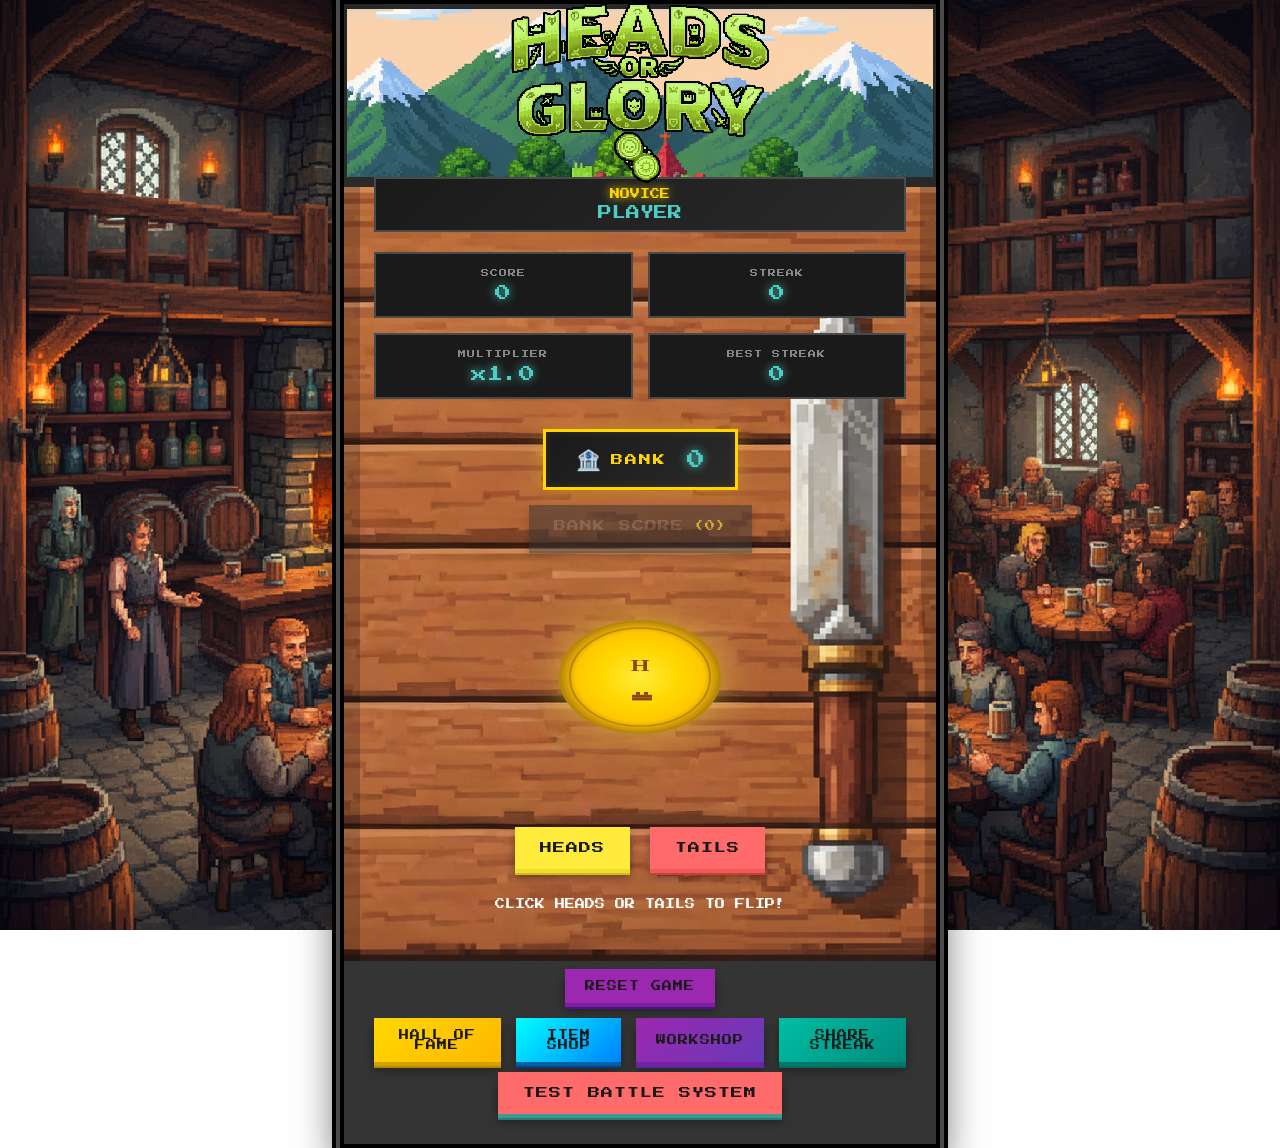
==== commit 9478afaa: "Merge fcc8ed6fff4442cd3483c2e08aabd8c2b7758f2a into a941595920037746948f320e23308f67428b6cff" ====
--- a/index.html
+++ b/index.html
@@ -3,60 +3,345 @@
 <head>
     <meta charset="UTF-8">
     <meta name="viewport" content="width=device-width, initial-scale=1.0">
-    <title>Pixel Coin Flip Streak Game</title>
-    <link rel="stylesheet" href="style.css">
+    <title>Pixel Coin Flip Streak</title>
+    <link rel="stylesheet" href="styles.css">
 </head>
 <body>
-    <div class="game-container">
-        <div class="game-header">
-            <h1 class="game-title">PIXEL COIN FLIP</h1>
-            <div class="score-display">
-                <div class="score-item">
-                    <span class="label">STREAK:</span>
-                    <span id="streak" class="value">0</span>
-                </div>
-                <div class="score-item">
-                    <span class="label">MULTIPLIER:</span>
-                    <span id="multiplier" class="value">1.0x</span>
-                </div>
-                <div class="score-item">
-                    <span class="label">SCORE:</span>
-                    <span id="score" class="value">0</span>
-                </div>
-            </div>
-        </div>
-
-        <div class="game-area">
-            <div class="coin-container">
-                <div id="coin" class="coin">
-                    <div class="coin-face heads">H</div>
-                    <div class="coin-face tails">T</div>
-                </div>
-            </div>
-
-            <div class="prediction-area">
-                <h2 class="prediction-title">PICK YOUR SIDE</h2>
-                <div class="prediction-buttons">
-                    <button id="heads-btn" class="prediction-btn heads-btn">HEADS</button>
-                    <button id="tails-btn" class="prediction-btn tails-btn">TAILS</button>
-                </div>
-            </div>
-
-            <div class="flip-area">
-                <button id="flip-btn" class="flip-button" disabled>FLIP COIN</button>
-            </div>
-
-            <div class="result-area">
-                <div id="result-text" class="result-text"></div>
-                <div id="streak-text" class="streak-text"></div>
-            </div>
-        </div>
-
-        <div class="game-footer">
-            <button id="reset-btn" class="reset-button">RESET GAME</button>
-        </div>
-    </div>
-
-    <script src="script.js"></script>
+    <div class="game-container" id="gameContainer">
+        <img src="tabel.png" alt="Table" class="table-image">
+        <div class="title-section">
+            <img src="village.png" alt="Village" class="village-image">
+            <img src="title.png" alt="Coin Flip Streak" class="game-title">
+        </div>
+        
+        <div class="player-info">
+            <span class="player-title" id="playerTitle">NOVICE</span>
+            <span class="player-name" id="playerName">PLAYER</span>
+        </div>
+        
+        <div class="stats-container">
+            <div class="stat-box">
+                <span class="stat-label">SCORE</span>
+                <span class="stat-value" id="score">0</span>
+            </div>
+            <div class="stat-box">
+                <span class="stat-label">STREAK</span>
+                <span class="stat-value" id="streak">0</span>
+            </div>
+            <div class="stat-box">
+                <span class="stat-label">MULTIPLIER</span>
+                <span class="stat-value" id="multiplier">x1.0</span>
+            </div>
+            <div class="stat-box">
+                <span class="stat-label">BEST STREAK</span>
+                <span class="stat-value" id="best-streak">0</span>
+            </div>
+        </div>
+        
+        <div class="bank-container">
+            <div class="bank-display">
+                <span class="bank-icon">🏦</span>
+                <span class="bank-label">BANK</span>
+                <span class="bank-value" id="bank">0</span>
+            </div>
+            <button class="pixel-btn bank-btn" id="bankBtn">
+                <span class="btn-text">BANK SCORE</span>
+                <span class="bank-amount" id="bankAmount">(0)</span>
+            </button>
+        </div>
+
+        <div class="coin-container">
+            <canvas id="coinCanvas" width="200" height="200"></canvas>
+            <div class="coin-shadow"></div>
+        </div>
+
+        <div class="choice-container" id="choiceContainer">
+            <button class="pixel-btn choice-btn" data-choice="heads">
+                <span class="btn-text">HEADS</span>
+            </button>
+            <button class="pixel-btn choice-btn" data-choice="tails">
+                <span class="btn-text">TAILS</span>
+            </button>
+        </div>
+
+        <div class="message-container">
+            <p id="message" class="message">CLICK HEADS OR TAILS TO FLIP!</p>
+        </div>
+
+        <div class="result-display" id="resultDisplay">
+            <span id="resultText"></span>
+        </div>
+
+        <button class="pixel-btn reset-btn" id="resetBtn">RESET GAME</button>
+        
+        <div class="button-row">
+            <button class="pixel-btn hall-btn" id="hallBtn">HALL OF FAME</button>
+            <button class="pixel-btn shop-main-btn" id="shopBtn">ITEM SHOP</button>
+            <button class="pixel-btn workshop-btn" id="workshopBtn">WORKSHOP</button>
+            <button class="pixel-btn share-btn" id="shareBtn">SHARE STREAK</button>
+        </div>
+        
+        <!-- Temporary test button -->
+        <div class="button-row" style="margin-top: 10px;">
+            <button class="pixel-btn" id="testBattleBtn" style="background: #ff6b6b;">TEST BATTLE SYSTEM</button>
+        </div>
+    </div>
+    
+    <!-- Streak Announcement Overlay -->
+    <div class="streak-announcement" id="streakAnnouncement">
+        <span id="announcementText"></span>
+    </div>
+    
+    <!-- Hall of Fame Modal -->
+    <div class="modal" id="hallOfFameModal">
+        <div class="modal-content">
+            <h2 class="modal-title">HALL OF FAME</h2>
+            <div class="tabs">
+                <button class="tab-btn active" data-tab="records">MY RECORDS</button>
+                <button class="tab-btn" data-tab="achievements">ACHIEVEMENTS</button>
+            </div>
+            <div class="tab-content active" id="recordsTab">
+                <div id="streakRecords"></div>
+            </div>
+            <div class="tab-content" id="achievementsTab">
+                <div id="achievements"></div>
+            </div>
+            <button class="pixel-btn close-btn" id="closeModal">CLOSE</button>
+        </div>
+    </div>
+    
+    <!-- Item Shop Modal -->
+    <div class="modal" id="shopModal">
+        <div class="shop-content">
+            <h2 class="shop-title">TACTICAL ITEM SHOP</h2>
+            <div class="shop-header">
+                <div class="shop-currency">
+                    <span class="currency-label">BANK:</span>
+                    <span class="currency-value" id="shopBank">0</span>
+                </div>
+                <div class="shop-status">
+                    <span id="shopStatus">STREAK 5+ TO UNLOCK</span>
+                </div>
+            </div>
+            
+            <div class="inventory-section">
+                <h3 class="inventory-title">YOUR ITEMS (MAX 2)</h3>
+                <div class="inventory-slots" id="inventorySlots">
+                    <div class="inventory-slot empty" data-slot="0">
+                        <span class="slot-empty">EMPTY</span>
+                    </div>
+                    <div class="inventory-slot empty" data-slot="1">
+                        <span class="slot-empty">EMPTY</span>
+                    </div>
+                </div>
+            </div>
+            
+            <div class="shop-items" id="shopItems">
+                <!-- Items will be dynamically generated -->
+            </div>
+            
+            <button class="pixel-btn close-btn" id="closeShop">CLOSE</button>
+        </div>
+    </div>
+    
+    <!-- Active Items Display -->
+    <div class="active-items" id="activeItems">
+        <div class="items-container" id="itemsContainer"></div>
+    </div>
+    
+    <!-- Shop Button (appears at streak milestones) -->
+    <button class="pixel-btn shop-btn floating-shop" id="floatingShopBtn" style="display: none;">
+        <span class="shop-icon">🛍️</span>
+        <span class="shop-text">SHOP UNLOCKED!</span>
+    </button>
+    
+    <!-- Battle Button (appears at battle milestones) -->
+    <button class="pixel-btn battle-btn floating-battle" id="floatingBattleBtn" style="display: none;">
+        <span class="battle-icon">⚔️</span>
+        <span class="battle-text">BATTLE READY!</span>
+    </button>
+    
+    <!-- Workshop Modal -->
+    <div class="modal" id="workshopModal">
+        <div class="workshop-content">
+            <h2 class="workshop-title">COIN WORKSHOP</h2>
+            <div class="workshop-header">
+                <div class="workshop-currency">
+                    <span class="currency-label">BANK:</span>
+                    <span class="currency-value" id="workshopBank">0</span>
+                </div>
+                <div class="workshop-tier">
+                    <span class="tier-label">TIER:</span>
+                    <span class="tier-value" id="workshopTier">1</span>
+                </div>
+            </div>
+            
+            <div class="upgrade-categories">
+                <div class="upgrade-tabs">
+                    <button class="upgrade-tab active" data-category="basic">BASIC</button>
+                    <button class="upgrade-tab" data-category="advanced">ADVANCED</button>
+                    <button class="upgrade-tab" data-category="master">MASTER</button>
+                </div>
+                
+                <div class="upgrades-list" id="upgradesList">
+                    <!-- Upgrades will be dynamically generated -->
+                </div>
+            </div>
+            
+            <div class="upgrade-info">
+                <div class="selected-upgrade" id="selectedUpgrade">
+                    <h3>SELECT AN UPGRADE</h3>
+                    <p>Choose an upgrade to see details</p>
+                </div>
+                <button class="pixel-btn purchase-upgrade-btn" id="purchaseUpgradeBtn" disabled>PURCHASE</button>
+                <button class="pixel-btn refund-btn" id="refundBtn">REFUND MODE</button>
+            </div>
+            
+            <div class="workshop-stats">
+                <h3>CURRENT BONUSES</h3>
+                <div class="bonus-list" id="bonusList"></div>
+            </div>
+            
+            <button class="pixel-btn close-btn" id="closeWorkshop">CLOSE</button>
+        </div>
+    </div>
+    
+    <!-- Battle Mode Modal -->
+    <div class="modal" id="battleModal">
+        <div class="battle-content">
+            <div class="battle-header">
+                <h2 class="battle-title">COIN BATTLE ARENA</h2>
+                <div class="battle-stats">
+                    <span class="battle-wins">WINS: <span id="battleWins">0</span></span>
+                    <span class="boss-defeats">BOSSES: <span id="bossDefeats">0</span></span>
+                </div>
+            </div>
+            
+            <!-- Skill Selection Phase -->
+            <div class="skill-selection-section" id="skillSelectionSection">
+                <div id="skillSelectionContainer">
+                    <!-- Skills will be dynamically populated -->
+                </div>
+            </div>
+            
+            <!-- Opponent Selection -->
+            <div class="opponent-section" id="opponentSection" style="display: none;">
+                <div class="opponent-portrait">
+                    <div class="portrait-frame">
+                        <span class="opponent-avatar" id="opponentAvatar">👤</span>
+                    </div>
+                    <div class="opponent-info">
+                        <h3 class="opponent-name" id="opponentName">OPPONENT</h3>
+                        <p class="opponent-desc" id="opponentDesc">Description</p>
+                    </div>
+                </div>
+                
+                <div class="vs-divider">VS</div>
+                
+                <div class="player-portrait">
+                    <div class="portrait-frame">
+                        <span class="player-avatar">🎮</span>
+                    </div>
+                    <div class="player-info">
+                        <h3 class="player-battle-name" id="playerBattleName">PLAYER</h3>
+                        <p class="player-battle-title" id="playerBattleTitle">TITLE</p>
+                        <div class="player-skills" id="playerSkills">
+                            <!-- Selected skills will be shown here -->
+                        </div>
+                    </div>
+                </div>
+                
+                <!-- Static start battle button -->
+                <div class="start-battle-container">
+                    <button class="pixel-btn start-battle-btn" id="finalStartBattleBtn" style="display: none;">START COIN BATTLE!</button>
+                </div>
+            </div>
+            
+            <!-- Battle Phase -->
+            <div class="battle-phase" id="battlePhase" style="display: none;">
+                <div class="battle-arena">
+                    <div class="battle-participant player-side">
+                        <div class="participant-info">
+                            <span class="participant-icon">🎮</span>
+                            <span class="participant-name">PLAYER</span>
+                        </div>
+                        <div class="participant-skills" id="playerBattleSkills">
+                            <!-- Player skills displayed here -->
+                        </div>
+                        <div class="participant-streak">
+                            <span class="streak-label">STREAK</span>
+                            <span class="streak-value" id="playerBattleStreak">0</span>
+                        </div>
+                    </div>
+                    
+                    <div class="battle-center">
+                        <div class="vs-symbol">VS</div>
+                        <canvas id="battleCoinCanvas" width="120" height="120"></canvas>
+                        <div class="battle-controls" id="battleControls">
+                            <button class="pixel-btn battle-choice" data-choice="heads">HEADS</button>
+                            <button class="pixel-btn battle-choice" data-choice="tails">TAILS</button>
+                        </div>
+                    </div>
+                    
+                    <div class="battle-participant opponent-side">
+                        <div class="participant-info">
+                            <span class="participant-icon" id="opponentBattleAvatar">👤</span>
+                            <span class="participant-name" id="opponentBattleName">OPPONENT</span>
+                        </div>
+                        <div class="participant-effects" id="opponentBattleEffects">
+                            <!-- Opponent effects displayed here -->
+                        </div>
+                        <div class="participant-streak">
+                            <span class="streak-label">STREAK</span>
+                            <span class="streak-value" id="opponentBattleStreak">0</span>
+                        </div>
+                    </div>
+                </div>
+                
+                <div class="battle-message" id="battleMessage">MAKE YOUR CHOICE!</div>
+            </div>
+            
+            <!-- Battle Result -->
+            <div class="battle-result" id="battleResult" style="display: none;">
+                <h3 class="result-title" id="battleResultTitle">VICTORY!</h3>
+                <div class="result-rewards" id="battleRewards"></div>
+                <button class="pixel-btn close-battle-btn" id="closeBattleBtn">CONTINUE</button>
+            </div>
+            
+            <button class="pixel-btn skip-battle-btn" id="skipBattleBtn">SKIP BATTLE</button>
+        </div>
+    </div>
+    
+    <!-- Fire Mode Overlay -->
+    <div class="fire-mode-overlay" id="fireModeOverlay"></div>
+    
+    <!-- Epic Celebration Overlay -->
+    <div class="celebration-overlay" id="celebrationOverlay">
+        <canvas id="fireworksCanvas"></canvas>
+        <div class="celebration-text" id="celebrationText"></div>
+    </div>
+    
+    <!-- Epic Fail Overlay -->
+    <div class="epic-fail-overlay" id="epicFailOverlay">
+        <div class="fail-container">
+            <div class="fail-text" id="failText">RIP</div>
+            <div class="fail-streak" id="failStreak">STREAK 0</div>
+            <div class="fail-message" id="failMessage"></div>
+        </div>
+    </div>
+    
+    <!-- Sound Effects (using data URIs for simple beeps) -->
+    <audio id="celebrationSound" preload="auto">
+        <source src="[data-uri]" type="audio/wav">
+    </audio>
+    
+    <audio id="failSound" preload="auto">
+        <source src="[data-uri]" type="audio/wav">
+    </audio>
+
+    <script src="game.js"></script>
+    <script src="battle-system.js"></script>
+    <script src="upgrade-system.js"></script>
+    <script src="random-events.js"></script>
 </body>
 </html>
--- a/styles.css
+++ b/styles.css
@@ -0,0 +1,2279 @@
+@import url('https://fonts.googleapis.com/css2?family=Press+Start+2P&display=swap');
+
+* {
+    margin: 0;
+    padding: 0;
+    box-sizing: border-box;
+}
+
+body {
+    font-family: 'Press Start 2P', monospace;
+    background: url('tavern image.png') center center / cover no-repeat fixed;
+    min-height: 100vh;
+    display: flex;
+    justify-content: center;
+    align-items: center;
+    image-rendering: pixelated;
+    image-rendering: -moz-crisp-edges;
+    image-rendering: crisp-edges;
+}
+
+.game-container {
+    background: rgba(42, 42, 42, 0.95);
+    backdrop-filter: blur(5px);
+    border: 4px solid #000;
+    border-radius: 0;
+    padding: 30px;
+    box-shadow: 
+        0 0 0 4px #4a4a4a,
+        0 0 0 8px #000,
+        0 20px 40px rgba(0, 0, 0, 0.7);
+    max-width: 600px;
+    width: 90%;
+    text-align: center;
+    position: relative;
+    z-index: 10;
+}
+
+.table-image {
+    position: absolute;
+    top: 0;
+    left: 0;
+    width: 100%;
+    height: 100%;
+    object-fit: contain;
+    object-position: center;
+    z-index: -1;
+    image-rendering: pixelated;
+    image-rendering: -moz-crisp-edges;
+    image-rendering: crisp-edges;
+}
+
+.title-section {
+    position: relative;
+    width: 100%;
+    margin-bottom: 0;
+}
+
+.village-image {
+    width: 110%;
+    height: auto;
+    max-height: 168px;
+    display: block;
+    margin: -25px 0 0 -5%;
+    image-rendering: pixelated;
+    image-rendering: -moz-crisp-edges;
+    image-rendering: crisp-edges;
+    object-fit: cover;
+    object-position: center top;
+    z-index: 2;
+    position: relative;
+}
+
+.game-title {
+    position: absolute;
+    top: 50%;
+    left: 50%;
+    transform: translate(-50%, -50%);
+    max-width: 49%;
+    height: auto;
+    margin: 0;
+    display: block;
+    image-rendering: pixelated;
+    image-rendering: -moz-crisp-edges;
+    image-rendering: crisp-edges;
+    z-index: 3;
+}
+
+@keyframes pulse {
+    0%, 100% { transform: scale(1); }
+    50% { transform: scale(1.05); }
+}
+
+.stats-container {
+    display: grid;
+    grid-template-columns: repeat(2, 1fr);
+    gap: 15px;
+    margin-bottom: 30px;
+    position: relative;
+    z-index: 15;
+}
+
+.stat-box {
+    background: #1a1a1a;
+    border: 2px solid #4a4a4a;
+    padding: 15px;
+    display: flex;
+    flex-direction: column;
+    gap: 8px;
+}
+
+.stat-label {
+    color: #888;
+    font-size: 8px;
+    letter-spacing: 1px;
+}
+
+.stat-value {
+    color: #4ecdc4;
+    font-size: 16px;
+    text-shadow: 0 0 10px #4ecdc4;
+}
+
+.bank-container {
+    margin: 20px 0;
+    display: flex;
+    flex-direction: column;
+    gap: 15px;
+    align-items: center;
+}
+
+.bank-display {
+    background: linear-gradient(135deg, #1a1a1a, #2a2a2a);
+    border: 3px solid #ffd700;
+    padding: 15px 30px;
+    display: flex;
+    align-items: center;
+    gap: 10px;
+    box-shadow: 
+        0 0 20px rgba(255, 215, 0, 0.3),
+        inset 0 0 10px rgba(255, 215, 0, 0.1);
+}
+
+.bank-icon {
+    font-size: 20px;
+}
+
+.bank-label {
+    color: #ffd700;
+    font-size: 12px;
+    letter-spacing: 2px;
+}
+
+.bank-value {
+    color: #4ecdc4;
+    font-size: 18px;
+    text-shadow: 0 0 10px #4ecdc4;
+    margin-left: 10px;
+}
+
+.bank-btn {
+    background: linear-gradient(135deg, #4caf50, #45a049);
+    display: flex;
+    align-items: center;
+    gap: 10px;
+    box-shadow: 
+        0 4px 0 #388e3c,
+        0 6px 0 #2e7d32,
+        0 8px 10px rgba(0, 0, 0, 0.4);
+}
+
+.bank-btn:hover:not(:disabled) {
+    box-shadow: 
+        0 2px 0 #388e3c,
+        0 4px 0 #2e7d32,
+        0 6px 10px rgba(0, 0, 0, 0.4);
+}
+
+.bank-btn:disabled {
+    background: linear-gradient(135deg, #666, #555);
+    box-shadow: 
+        0 4px 0 #444,
+        0 6px 0 #333,
+        0 8px 10px rgba(0, 0, 0, 0.4);
+}
+
+.bank-amount {
+    color: #ffeb3b;
+    font-size: 10px;
+}
+
+.bank-btn.banking {
+    animation: bankPulse 0.6s;
+}
+
+@keyframes bankPulse {
+    0% { transform: scale(1) translateY(0); }
+    25% { transform: scale(1.1) translateY(2px); }
+    50% { transform: scale(0.95) translateY(4px); }
+    100% { transform: scale(1) translateY(4px); }
+}
+
+.coin-container {
+    position: relative;
+    margin: 30px auto;
+    width: 200px;
+    height: 220px;
+    z-index: 20;
+}
+
+#coinCanvas {
+    cursor: pointer;
+    transition: transform 0.2s;
+    filter: drop-shadow(0 0 20px rgba(255, 235, 59, 0.5));
+    position: relative;
+    z-index: 25;
+}
+
+#coinCanvas:hover:not(.flipping):not(.disabled) {
+    transform: scale(1.1);
+}
+
+#coinCanvas.disabled {
+    cursor: not-allowed;
+    opacity: 0.5;
+}
+
+.coin-shadow {
+    display: none; /* Shadow is now drawn dynamically in canvas */
+}
+
+.choice-container {
+    display: flex;
+    justify-content: center;
+    gap: 20px;
+    margin-bottom: 30px;
+    transition: opacity 0.3s;
+    position: relative;
+    z-index: 20;
+}
+
+.choice-container.hidden {
+    opacity: 0.3;
+    pointer-events: none;
+}
+
+.pixel-btn {
+    font-family: 'Press Start 2P', monospace;
+    background: #4ecdc4;
+    color: #1a1a1a;
+    border: none;
+    padding: 15px 25px;
+    font-size: 12px;
+    cursor: pointer;
+    position: relative;
+    transition: all 0.2s;
+    text-transform: uppercase;
+    letter-spacing: 1px;
+    box-shadow: 
+        0 4px 0 #3a9b93,
+        0 6px 0 #2a7b73,
+        0 8px 10px rgba(0, 0, 0, 0.4);
+    z-index: 20;
+}
+
+.pixel-btn:hover:not(:disabled) {
+    transform: translateY(2px);
+    box-shadow: 
+        0 2px 0 #3a9b93,
+        0 4px 0 #2a7b73,
+        0 6px 10px rgba(0, 0, 0, 0.4);
+}
+
+.pixel-btn:active:not(:disabled) {
+    transform: translateY(4px);
+    box-shadow: 
+        0 0 0 #3a9b93,
+        0 2px 0 #2a7b73,
+        0 4px 10px rgba(0, 0, 0, 0.4);
+}
+
+.pixel-btn:disabled {
+    opacity: 0.5;
+    cursor: not-allowed;
+    background: #333;
+    color: #666;
+}
+
+.choice-btn[data-choice="heads"] {
+    background: #ffeb3b;
+    box-shadow: 
+        0 4px 0 #f0dc2b,
+        0 6px 0 #d0bc1b,
+        0 8px 10px rgba(0, 0, 0, 0.4);
+}
+
+.choice-btn[data-choice="heads"]:hover:not(:disabled) {
+    box-shadow: 
+        0 2px 0 #f0dc2b,
+        0 4px 0 #d0bc1b,
+        0 6px 10px rgba(0, 0, 0, 0.4);
+}
+
+.choice-btn[data-choice="tails"] {
+    background: #ff6b6b;
+    box-shadow: 
+        0 4px 0 #ef5b5b,
+        0 6px 0 #cf3b3b,
+        0 8px 10px rgba(0, 0, 0, 0.4);
+}
+
+.choice-btn[data-choice="tails"]:hover:not(:disabled) {
+    box-shadow: 
+        0 2px 0 #ef5b5b,
+        0 4px 0 #cf3b3b,
+        0 6px 10px rgba(0, 0, 0, 0.4);
+}
+
+.choice-btn.selected {
+    animation: blink 0.5s infinite;
+}
+
+@keyframes blink {
+    0%, 100% { opacity: 1; }
+    50% { opacity: 0.6; }
+}
+
+.message-container {
+    margin: 20px 0;
+    min-height: 30px;
+}
+
+.message {
+    color: #fff;
+    font-size: 10px;
+    animation: fadeIn 0.5s;
+}
+
+@keyframes fadeIn {
+    from { opacity: 0; transform: translateY(-10px); }
+    to { opacity: 1; transform: translateY(0); }
+}
+
+.result-display {
+    position: fixed;
+    top: 50%;
+    left: 50%;
+    transform: translate(-50%, -50%) scale(0);
+    background: rgba(0, 0, 0, 0.95);
+    padding: 30px;
+    border: 4px solid #ffeb3b;
+    z-index: 1000;
+    transition: transform 0.3s;
+}
+
+.result-display.show {
+    transform: translate(-50%, -50%) scale(1);
+}
+
+.result-display.win {
+    border-color: #4ecdc4;
+}
+
+.result-display.lose {
+    border-color: #ff6b6b;
+}
+
+#resultText {
+    font-size: 24px;
+    color: #fff;
+    text-shadow: 2px 2px 0 #000;
+}
+
+.reset-btn {
+    margin-top: 20px;
+    background: #9c27b0;
+    font-size: 10px;
+    padding: 12px 20px;
+    box-shadow: 
+        0 4px 0 #7b1fa2,
+        0 6px 0 #4a148c,
+        0 8px 10px rgba(0, 0, 0, 0.4);
+}
+
+.reset-btn:hover:not(:disabled) {
+    box-shadow: 
+        0 2px 0 #7b1fa2,
+        0 4px 0 #4a148c,
+        0 6px 10px rgba(0, 0, 0, 0.4);
+}
+
+.player-info {
+    text-align: center;
+    margin-bottom: 20px;
+    padding: 10px;
+    background: linear-gradient(135deg, #1a1a1a, #2a2a2a);
+    border: 2px solid #4a4a4a;
+}
+
+.player-title {
+    display: block;
+    font-size: 10px;
+    color: #ffd700;
+    margin-bottom: 5px;
+    text-shadow: 0 0 10px currentColor;
+    animation: none;
+}
+
+.player-title.legendary {
+    background: linear-gradient(90deg, #ff0000, #ff7f00, #ffff00, #00ff00, #0000ff, #8b00ff);
+    background-clip: text;
+    -webkit-background-clip: text;
+    -webkit-text-fill-color: transparent;
+    animation: rainbowShift 3s linear infinite;
+}
+
+@keyframes rainbowShift {
+    to { filter: hue-rotate(360deg); }
+}
+
+.player-name {
+    font-size: 14px;
+    color: #4ecdc4;
+}
+
+.button-row {
+    display: flex;
+    gap: 15px;
+    justify-content: center;
+    margin-top: 15px;
+}
+
+.hall-btn {
+    background: linear-gradient(135deg, #ffd700, #ffb700);
+    font-size: 10px;
+    padding: 12px 20px;
+    box-shadow: 
+        0 4px 0 #d4a000,
+        0 6px 0 #b48800,
+        0 8px 10px rgba(0, 0, 0, 0.4);
+}
+
+.share-btn {
+    background: linear-gradient(135deg, #00bfa5, #00897b);
+    font-size: 10px;
+    padding: 12px 20px;
+    box-shadow: 
+        0 4px 0 #00796b,
+        0 6px 0 #00695c,
+        0 8px 10px rgba(0, 0, 0, 0.4);
+}
+
+/* Streak Announcement */
+.streak-announcement {
+    position: fixed;
+    top: 20%;
+    left: 50%;
+    transform: translateX(-50%) scale(0);
+    z-index: 2000;
+    background: #000;
+    padding: 20px 40px;
+    border: 4px solid #ffd700;
+    box-shadow: 0 0 50px rgba(255, 215, 0, 0.5);
+    transition: transform 0.3s;
+}
+
+.streak-announcement.show {
+    transform: translateX(-50%) scale(1);
+    animation: announceShake 0.5s;
+}
+
+@keyframes announceShake {
+    0%, 100% { transform: translateX(-50%) scale(1) rotate(0deg); }
+    25% { transform: translateX(-48%) scale(1.1) rotate(-2deg); }
+    75% { transform: translateX(-52%) scale(1.1) rotate(2deg); }
+}
+
+#announcementText {
+    font-size: 24px;
+    color: #ffd700;
+    text-shadow: 
+        2px 2px 0 #ff6b6b,
+        4px 4px 0 #4ecdc4,
+        6px 6px 10px #000;
+}
+
+/* Modal Styles */
+.modal {
+    display: none;
+    position: fixed;
+    top: 0;
+    left: 0;
+    width: 100vw;
+    height: 100vh;
+    background: rgba(0, 0, 0, 0.9);
+    z-index: 3000;
+    animation: fadeIn 0.3s;
+    overflow: hidden;
+}
+
+.modal.show {
+    display: flex;
+    justify-content: center;
+    align-items: center;
+    overflow: hidden;
+}
+
+.modal-content {
+    background: #2a2a2a;
+    border: 4px solid #ffd700;
+    padding: 30px;
+    max-width: 90vw;
+    width: 100%;
+    box-sizing: border-box;
+    width: 90%;
+    max-height: 80vh;
+    overflow-y: auto;
+    box-shadow: 0 0 50px rgba(255, 215, 0, 0.3);
+}
+
+.modal-title {
+    color: #ffd700;
+    font-size: 20px;
+    margin-bottom: 20px;
+    text-align: center;
+    text-shadow: 2px 2px 0 #000;
+}
+
+.tabs {
+    display: flex;
+    gap: 10px;
+    margin-bottom: 20px;
+    justify-content: center;
+}
+
+.tab-btn {
+    font-family: 'Press Start 2P', monospace;
+    background: #3a3a3a;
+    color: #888;
+    border: 2px solid #4a4a4a;
+    padding: 10px 20px;
+    font-size: 10px;
+    cursor: pointer;
+    transition: all 0.2s;
+}
+
+.tab-btn.active {
+    background: #4ecdc4;
+    color: #1a1a1a;
+    border-color: #4ecdc4;
+}
+
+.tab-content {
+    display: none;
+    color: #fff;
+}
+
+.tab-content.active {
+    display: block;
+}
+
+.record-item {
+    background: #1a1a1a;
+    border: 2px solid #4a4a4a;
+    padding: 15px;
+    margin-bottom: 10px;
+    display: flex;
+    justify-content: space-between;
+    align-items: center;
+}
+
+.record-streak {
+    font-size: 18px;
+    color: #ffd700;
+    text-shadow: 0 0 10px currentColor;
+}
+
+.record-date {
+    font-size: 8px;
+    color: #888;
+}
+
+.record-score {
+    font-size: 12px;
+    color: #4ecdc4;
+}
+
+.achievement-item {
+    background: #1a1a1a;
+    border: 2px solid #4a4a4a;
+    padding: 15px;
+    margin-bottom: 10px;
+    opacity: 0.5;
+}
+
+.achievement-item.unlocked {
+    opacity: 1;
+    border-color: #ffd700;
+    box-shadow: 0 0 20px rgba(255, 215, 0, 0.2);
+}
+
+.achievement-title {
+    font-size: 12px;
+    color: #ffd700;
+    margin-bottom: 5px;
+}
+
+.achievement-desc {
+    font-size: 8px;
+    color: #888;
+}
+
+/* Fire Mode */
+.fire-mode-overlay {
+    position: fixed;
+    top: 0;
+    left: 0;
+    width: 100%;
+    height: 100%;
+    pointer-events: none;
+    z-index: 1500;
+    opacity: 0;
+    transition: opacity 0.5s;
+}
+
+.fire-mode-overlay.active {
+    opacity: 1;
+    background: radial-gradient(circle at center, transparent 40%, rgba(255, 100, 0, 0.2) 70%, rgba(255, 0, 0, 0.3) 100%);
+    animation: fireFlicker 0.1s infinite;
+}
+
+@keyframes fireFlicker {
+    0%, 100% { opacity: 0.9; }
+    50% { opacity: 1; }
+}
+
+.game-container.fire-mode {
+    animation: containerPulse 0.5s infinite;
+}
+
+@keyframes containerPulse {
+    0%, 100% { transform: scale(1); }
+    50% { transform: scale(1.02); }
+}
+
+/* Coin Effects */
+.coin-glow-1 { filter: drop-shadow(0 0 30px #4ecdc4); }
+.coin-glow-2 { filter: drop-shadow(0 0 40px #ffd700); }
+.coin-glow-3 { filter: drop-shadow(0 0 50px #ff6b6b); animation: glowPulse 0.5s infinite; }
+
+@keyframes glowPulse {
+    0%, 100% { filter: drop-shadow(0 0 50px #ff6b6b); }
+    50% { filter: drop-shadow(0 0 70px #ff0000); }
+}
+
+/* Epic Celebration Overlay */
+.celebration-overlay {
+    position: fixed;
+    top: 0;
+    left: 0;
+    width: 100%;
+    height: 100%;
+    pointer-events: none;
+    z-index: 4000;
+    display: none;
+}
+
+.celebration-overlay.active {
+    display: block;
+    animation: celebrationFlash 0.5s ease-out;
+}
+
+@keyframes celebrationFlash {
+    0% { background: rgba(255, 215, 0, 0.8); }
+    100% { background: transparent; }
+}
+
+#fireworksCanvas {
+    position: absolute;
+    top: 0;
+    left: 0;
+    width: 100%;
+    height: 100%;
+}
+
+.celebration-text {
+    position: absolute;
+    top: 30%;
+    left: 50%;
+    transform: translate(-50%, -50%);
+    font-size: 48px;
+    color: #ffd700;
+    text-shadow: 
+        4px 4px 0 #ff6b6b,
+        8px 8px 0 #4ecdc4,
+        12px 12px 20px #000;
+    animation: epicZoom 1s ease-out;
+    white-space: nowrap;
+}
+
+@keyframes epicZoom {
+    0% { 
+        transform: translate(-50%, -50%) scale(0) rotate(-180deg);
+        opacity: 0;
+    }
+    50% { 
+        transform: translate(-50%, -50%) scale(1.5) rotate(10deg);
+    }
+    100% { 
+        transform: translate(-50%, -50%) scale(1) rotate(0deg);
+        opacity: 1;
+    }
+}
+
+/* Epic Fail Overlay */
+.epic-fail-overlay {
+    position: fixed;
+    top: 0;
+    left: 0;
+    width: 100%;
+    height: 100%;
+    background: rgba(0, 0, 0, 0);
+    z-index: 4000;
+    display: none;
+    pointer-events: none;
+}
+
+.epic-fail-overlay.active {
+    display: flex;
+    justify-content: center;
+    align-items: center;
+    animation: fadeToBlack 3s forwards;
+}
+
+@keyframes fadeToBlack {
+    0% { background: rgba(0, 0, 0, 0); }
+    30% { background: rgba(0, 0, 0, 0.9); }
+    70% { background: rgba(0, 0, 0, 0.9); }
+    100% { background: rgba(0, 0, 0, 0); }
+}
+
+.fail-container {
+    text-align: center;
+    animation: failDrop 3s ease-out;
+}
+
+@keyframes failDrop {
+    0% { 
+        transform: translateY(-100px) scale(0.5);
+        opacity: 0;
+    }
+    30% {
+        transform: translateY(0) scale(1.2);
+        opacity: 1;
+    }
+    40% {
+        transform: translateY(0) scale(1);
+    }
+    70% {
+        transform: translateY(0) scale(1);
+        opacity: 1;
+    }
+    100% {
+        transform: translateY(50px) scale(0.8);
+        opacity: 0;
+    }
+}
+
+.fail-text {
+    font-size: 72px;
+    color: #ff0000;
+    text-shadow: 
+        0 0 20px #ff0000,
+        4px 4px 0 #8b0000,
+        8px 8px 40px #000;
+    margin-bottom: 20px;
+    animation: failPulse 0.5s ease-out;
+}
+
+@keyframes failPulse {
+    0%, 100% { transform: scale(1); }
+    50% { transform: scale(1.1); }
+}
+
+.fail-streak {
+    font-size: 36px;
+    color: #fff;
+    text-shadow: 
+        2px 2px 0 #ff0000,
+        4px 4px 20px #000;
+    margin-bottom: 10px;
+}
+
+.fail-message {
+    font-size: 14px;
+    color: #888;
+    text-shadow: 2px 2px 10px #000;
+}
+
+/* Slow motion effect */
+.slow-motion-flip {
+    animation-duration: 3s !important;
+}
+
+/* Screen shake for epic fail */
+@keyframes screenShake {
+    0%, 100% { transform: translate(0, 0); }
+    10% { transform: translate(-10px, -5px); }
+    20% { transform: translate(10px, 5px); }
+    30% { transform: translate(-5px, 10px); }
+    40% { transform: translate(5px, -10px); }
+    50% { transform: translate(-10px, 5px); }
+    60% { transform: translate(10px, -5px); }
+    70% { transform: translate(-5px, -10px); }
+    80% { transform: translate(5px, 10px); }
+    90% { transform: translate(-2px, -2px); }
+}
+
+.game-container.epic-fail-shake {
+    animation: screenShake 0.5s;
+}
+
+/* Crowd effect */
+.crowd-wave {
+    position: fixed;
+    bottom: 0;
+    left: 0;
+    right: 0;
+    height: 100px;
+    background: linear-gradient(transparent, rgba(255, 215, 0, 0.3));
+    animation: crowdWave 1s ease-out;
+    pointer-events: none;
+}
+
+@keyframes crowdWave {
+    0% { transform: translateY(100px); opacity: 0; }
+    50% { opacity: 1; }
+    100% { transform: translateY(0); opacity: 0; }
+}
+
+/* Item Shop Styles */
+.shop-content {
+    background: #2a2a2a;
+    border: 4px solid #00ffff;
+    padding: 20px;
+    max-width: 800px;
+    width: 90%;
+    max-height: 90vh;
+    overflow-y: auto;
+    box-shadow: 0 0 50px rgba(0, 255, 255, 0.3);
+}
+
+.shop-title {
+    color: #00ffff;
+    font-size: 20px;
+    margin-bottom: 20px;
+    text-align: center;
+    text-shadow: 2px 2px 0 #000;
+}
+
+.shop-header {
+    display: flex;
+    justify-content: space-between;
+    align-items: center;
+    margin-bottom: 20px;
+    padding: 10px;
+    background: #1a1a1a;
+    border: 2px solid #4a4a4a;
+}
+
+.shop-currency {
+    display: flex;
+    gap: 10px;
+    align-items: center;
+}
+
+.currency-label {
+    color: #ffd700;
+    font-size: 12px;
+}
+
+.currency-value {
+    color: #4ecdc4;
+    font-size: 16px;
+    text-shadow: 0 0 10px currentColor;
+}
+
+.shop-status {
+    color: #ff6b6b;
+    font-size: 10px;
+}
+
+.shop-main-btn {
+    background: linear-gradient(135deg, #00ffff, #0080ff);
+    font-size: 10px;
+    padding: 12px 20px;
+    box-shadow: 
+        0 4px 0 #0060a0,
+        0 6px 0 #004080,
+        0 8px 10px rgba(0, 0, 0, 0.4);
+}
+
+/* Inventory Section */
+.inventory-section {
+    margin-bottom: 20px;
+    padding: 15px;
+    background: #1a1a1a;
+    border: 2px solid #4a4a4a;
+}
+
+.inventory-title {
+    color: #ffd700;
+    font-size: 12px;
+    margin-bottom: 10px;
+}
+
+.inventory-slots {
+    display: flex;
+    gap: 10px;
+}
+
+.inventory-slot {
+    flex: 1;
+    padding: 15px;
+    background: #2a2a2a;
+    border: 2px solid #4a4a4a;
+    text-align: center;
+    min-height: 80px;
+    display: flex;
+    flex-direction: column;
+    justify-content: center;
+    align-items: center;
+    cursor: pointer;
+    transition: all 0.2s;
+}
+
+.inventory-slot:hover {
+    border-color: #00ffff;
+    transform: scale(1.05);
+}
+
+.inventory-slot.empty {
+    opacity: 0.5;
+}
+
+.slot-empty {
+    color: #666;
+    font-size: 10px;
+}
+
+.item-in-slot {
+    display: flex;
+    flex-direction: column;
+    align-items: center;
+    gap: 5px;
+}
+
+.item-icon {
+    font-size: 24px;
+}
+
+.item-name {
+    color: #00ffff;
+    font-size: 8px;
+}
+
+.item-uses {
+    color: #ffd700;
+    font-size: 8px;
+}
+
+/* Shop Items Grid */
+.shop-items {
+    display: grid;
+    grid-template-columns: repeat(auto-fill, minmax(180px, 1fr));
+    gap: 15px;
+    margin-bottom: 20px;
+}
+
+.shop-item {
+    background: #1a1a1a;
+    border: 2px solid #4a4a4a;
+    padding: 15px;
+    cursor: pointer;
+    transition: all 0.2s;
+    position: relative;
+}
+
+.shop-item:hover:not(.disabled) {
+    border-color: #00ffff;
+    transform: scale(1.05);
+    box-shadow: 0 0 20px rgba(0, 255, 255, 0.3);
+}
+
+.shop-item.disabled {
+    opacity: 0.5;
+    cursor: not-allowed;
+}
+
+.shop-item.owned {
+    border-color: #ffd700;
+    box-shadow: 0 0 10px rgba(255, 215, 0, 0.2);
+}
+
+.item-header {
+    display: flex;
+    justify-content: space-between;
+    align-items: center;
+    margin-bottom: 10px;
+}
+
+.item-title {
+    color: #00ffff;
+    font-size: 10px;
+}
+
+.item-price {
+    color: #ffd700;
+    font-size: 10px;
+    display: flex;
+    align-items: center;
+    gap: 5px;
+}
+
+.item-description {
+    color: #aaa;
+    font-size: 8px;
+    margin-bottom: 5px;
+    line-height: 1.4;
+}
+
+.item-effect {
+    color: #4ecdc4;
+    font-size: 8px;
+    font-style: italic;
+}
+
+.item-rarity {
+    position: absolute;
+    top: 5px;
+    right: 5px;
+    font-size: 8px;
+    padding: 2px 5px;
+}
+
+.rarity-common { color: #888; }
+.rarity-rare { color: #00ffff; }
+.rarity-epic { color: #ff00ff; }
+.rarity-legendary { 
+    background: linear-gradient(90deg, #ff0000, #ffff00, #00ff00, #00ffff, #ff00ff);
+    background-clip: text;
+    -webkit-background-clip: text;
+    -webkit-text-fill-color: transparent;
+}
+
+/* Active Items Display */
+.active-items {
+    position: fixed;
+    bottom: 20px;
+    right: 20px;
+    z-index: 100;
+}
+
+.items-container {
+    display: flex;
+    flex-direction: column;
+    gap: 10px;
+}
+
+.active-item {
+    background: #2a2a2a;
+    border: 2px solid #00ffff;
+    padding: 10px;
+    display: flex;
+    align-items: center;
+    gap: 10px;
+    box-shadow: 0 0 20px rgba(0, 255, 255, 0.3);
+    animation: itemPulse 2s infinite;
+}
+
+@keyframes itemPulse {
+    0%, 100% { transform: scale(1); }
+    50% { transform: scale(1.05); }
+}
+
+.active-item-icon {
+    font-size: 20px;
+}
+
+.active-item-info {
+    display: flex;
+    flex-direction: column;
+}
+
+.active-item-name {
+    color: #00ffff;
+    font-size: 10px;
+}
+
+.active-item-duration {
+    color: #ffd700;
+    font-size: 8px;
+}
+
+.use-item-btn {
+    padding: 5px 10px;
+    font-size: 8px;
+    background: #4ecdc4;
+    color: #1a1a1a;
+    border: none;
+    cursor: pointer;
+    font-family: 'Press Start 2P', monospace;
+}
+
+/* Floating Shop Button */
+.floating-shop {
+    position: fixed;
+    top: 50%;
+    right: 20px;
+    transform: translateY(-50%);
+    z-index: 1000;
+    background: linear-gradient(135deg, #00ffff, #ff00ff);
+    animation: shopFloat 2s ease-in-out infinite;
+}
+
+@keyframes shopFloat {
+    0%, 100% { transform: translateY(-50%) translateX(0); }
+    50% { transform: translateY(-50%) translateX(-10px); }
+}
+
+.shop-icon {
+    font-size: 20px;
+    margin-right: 10px;
+}
+
+.shop-text {
+    font-size: 10px;
+}
+
+/* Battle Mode Styles */
+.battle-content {
+    background: #2a2a2a;
+    border: 4px solid #ff0000;
+    padding: 20px;
+    max-width: 900px;
+    width: 90%;
+    max-height: 85vh;
+    overflow-y: auto;
+    box-shadow: 0 0 50px rgba(255, 0, 0, 0.5);
+    position: relative;
+}
+
+.battle-title {
+    color: #ff0000;
+    font-size: 24px;
+    margin-bottom: 20px;
+    text-align: center;
+    text-shadow: 2px 2px 0 #000;
+    animation: battlePulse 2s infinite;
+}
+
+@keyframes battlePulse {
+    0%, 100% { transform: scale(1); color: #ff0000; }
+    50% { transform: scale(1.05); color: #ff6b6b; }
+}
+
+.battle-header {
+    text-align: center;
+    margin-bottom: 20px;
+}
+
+.battle-stats {
+    display: flex;
+    justify-content: center;
+    gap: 30px;
+    margin-top: 10px;
+}
+
+.battle-wins, .boss-defeats {
+    color: #ffd700;
+    font-size: 12px;
+}
+
+/* Opponent Section */
+.opponent-section {
+    display: flex;
+    justify-content: space-around;
+    align-items: center;
+    margin: 30px 0;
+    padding: 20px;
+    background: #1a1a1a;
+    border: 2px solid #4a4a4a;
+}
+
+.opponent-portrait, .player-portrait {
+    display: flex;
+    flex-direction: column;
+    align-items: center;
+    gap: 15px;
+}
+
+.portrait-frame {
+    width: 100px;
+    height: 100px;
+    border: 3px solid #ffd700;
+    background: #2a2a2a;
+    display: flex;
+    align-items: center;
+    justify-content: center;
+    position: relative;
+    overflow: hidden;
+}
+
+.opponent-avatar, .player-avatar {
+    font-size: 48px;
+}
+
+.opponent-info, .player-info {
+    text-align: center;
+}
+
+.opponent-name, .player-battle-name {
+    color: #ffd700;
+    font-size: 14px;
+    margin-bottom: 5px;
+}
+
+.opponent-desc, .player-battle-title {
+    color: #888;
+    font-size: 8px;
+}
+
+.vs-divider {
+    font-size: 36px;
+    color: #ff0000;
+    text-shadow: 0 0 20px #ff0000;
+    animation: vsPulse 1s infinite;
+}
+
+@keyframes vsPulse {
+    0%, 100% { transform: scale(1); }
+    50% { transform: scale(1.2); }
+}
+
+/* Wager Section */
+.wager-section {
+    background: #1a1a1a;
+    border: 2px solid #4a4a4a;
+    padding: 20px;
+    margin: 20px 0;
+}
+
+.wager-title {
+    color: #ffd700;
+    font-size: 14px;
+    margin-bottom: 20px;
+}
+
+.wager-controls {
+    display: flex;
+    align-items: center;
+    gap: 20px;
+    margin-bottom: 15px;
+}
+
+#wagerSlider {
+    flex: 1;
+    -webkit-appearance: none;
+    appearance: none;
+    height: 10px;
+    background: #4a4a4a;
+    outline: none;
+    border-radius: 5px;
+}
+
+#wagerSlider::-webkit-slider-thumb {
+    -webkit-appearance: none;
+    appearance: none;
+    width: 20px;
+    height: 20px;
+    background: #ffd700;
+    cursor: pointer;
+    border: 2px solid #000;
+    border-radius: 50%;
+}
+
+#wagerSlider::-moz-range-thumb {
+    width: 20px;
+    height: 20px;
+    background: #ffd700;
+    cursor: pointer;
+    border: 2px solid #000;
+    border-radius: 50%;
+}
+
+.wager-display {
+    display: flex;
+    align-items: center;
+    gap: 10px;
+    background: #2a2a2a;
+    padding: 10px 20px;
+    border: 2px solid #ffd700;
+}
+
+.wager-amount {
+    color: #ffd700;
+    font-size: 18px;
+}
+
+.pot-info {
+    color: #4ecdc4;
+    font-size: 14px;
+    margin: 15px 0;
+}
+
+.pot-amount {
+    color: #ffd700;
+    font-size: 18px;
+    text-shadow: 0 0 10px #ffd700;
+}
+
+/* Battle Phase */
+.battle-phase {
+    text-align: center;
+    padding: 20px;
+}
+
+.battle-scores {
+    display: flex;
+    justify-content: space-around;
+    margin-bottom: 30px;
+}
+
+.battle-score {
+    background: #1a1a1a;
+    border: 2px solid #4a4a4a;
+    padding: 15px 30px;
+}
+
+.player-score {
+    border-color: #4ecdc4;
+    box-shadow: 0 0 20px rgba(78, 205, 196, 0.3);
+}
+
+.opponent-score {
+    border-color: #ff6b6b;
+    box-shadow: 0 0 20px rgba(255, 107, 107, 0.3);
+}
+
+.score-label {
+    display: block;
+    color: #888;
+    font-size: 10px;
+    margin-bottom: 10px;
+}
+
+.score-value {
+    display: block;
+    font-size: 24px;
+    color: #ffd700;
+    text-shadow: 0 0 10px currentColor;
+}
+
+#battleCoinCanvas {
+    margin: 20px auto;
+    display: block;
+    filter: drop-shadow(0 0 30px rgba(255, 0, 0, 0.5));
+}
+
+.battle-controls {
+    display: flex;
+    justify-content: center;
+    gap: 20px;
+    margin: 20px 0;
+}
+
+.battle-choice {
+    padding: 15px 30px;
+    font-size: 14px;
+}
+
+.battle-message {
+    color: #4ecdc4;
+    font-size: 12px;
+    margin-top: 20px;
+    min-height: 30px;
+}
+
+/* Battle Result */
+.battle-result {
+    text-align: center;
+    padding: 30px;
+}
+
+.result-title {
+    font-size: 36px;
+    margin-bottom: 20px;
+    animation: resultZoom 1s ease-out;
+}
+
+@keyframes resultZoom {
+    0% { transform: scale(0) rotate(-180deg); opacity: 0; }
+    50% { transform: scale(1.2) rotate(10deg); }
+    100% { transform: scale(1) rotate(0deg); opacity: 1; }
+}
+
+.result-title.victory {
+    color: #4ecdc4;
+    text-shadow: 0 0 20px #4ecdc4;
+}
+
+.result-title.defeat {
+    color: #ff0000;
+    text-shadow: 0 0 20px #ff0000;
+}
+
+.result-rewards {
+    background: #1a1a1a;
+    border: 2px solid #ffd700;
+    padding: 20px;
+    margin: 20px 0;
+}
+
+/* Floating Battle Button */
+.floating-battle {
+    position: fixed;
+    top: 40%;
+    right: 20px;
+    transform: translateY(-50%);
+    z-index: 1000;
+    background: linear-gradient(135deg, #ff0000, #ff6b6b);
+    animation: battleFloat 1.5s ease-in-out infinite;
+}
+
+@keyframes battleFloat {
+    0%, 100% { transform: translateY(-50%) scale(1); }
+    50% { transform: translateY(-50%) scale(1.1); }
+}
+
+.battle-icon {
+    font-size: 20px;
+    margin-right: 10px;
+}
+
+.battle-text {
+    font-size: 10px;
+}
+
+/* Boss Battle Specific */
+.boss-battle .battle-content {
+    border-color: #ff00ff;
+    box-shadow: 0 0 50px rgba(255, 0, 255, 0.5);
+    animation: bossGlow 2s infinite;
+}
+
+@keyframes bossGlow {
+    0%, 100% { box-shadow: 0 0 50px rgba(255, 0, 255, 0.5); }
+    50% { box-shadow: 0 0 100px rgba(255, 0, 255, 0.8); }
+}
+
+.boss-portrait .portrait-frame {
+    border-color: #ff00ff;
+    background: linear-gradient(135deg, #2a2a2a, #4a4a4a);
+}
+
+/* Workshop Styles */
+.workshop-btn {
+    background: linear-gradient(135deg, #9c27b0, #673ab7);
+    font-size: 10px;
+    padding: 12px 20px;
+    box-shadow: 
+        0 4px 0 #7b1fa2,
+        0 6px 0 #512da8,
+        0 8px 10px rgba(0, 0, 0, 0.4);
+}
+
+.workshop-content {
+    background: #2a2a2a;
+    border: 4px solid #9c27b0;
+    padding: 20px;
+    max-width: 900px;
+    width: 90%;
+    max-height: 90vh;
+    overflow-y: auto;
+    box-shadow: 0 0 50px rgba(156, 39, 176, 0.5);
+}
+
+.workshop-title {
+    color: #9c27b0;
+    font-size: 20px;
+    margin-bottom: 20px;
+    text-align: center;
+    text-shadow: 2px 2px 0 #000;
+}
+
+.workshop-header {
+    display: flex;
+    justify-content: space-between;
+    margin-bottom: 20px;
+    padding: 15px;
+    background: #1a1a1a;
+    border: 2px solid #4a4a4a;
+}
+
+.workshop-tier {
+    display: flex;
+    gap: 10px;
+    align-items: center;
+}
+
+.tier-label {
+    color: #9c27b0;
+    font-size: 12px;
+}
+
+.tier-value {
+    color: #ffd700;
+    font-size: 16px;
+    text-shadow: 0 0 10px currentColor;
+}
+
+/* Upgrade Categories */
+.upgrade-tabs {
+    display: flex;
+    gap: 10px;
+    margin-bottom: 20px;
+    justify-content: center;
+}
+
+.upgrade-tab {
+    font-family: 'Press Start 2P', monospace;
+    background: #3a3a3a;
+    color: #888;
+    border: 2px solid #4a4a4a;
+    padding: 10px 20px;
+    font-size: 10px;
+    cursor: pointer;
+    transition: all 0.2s;
+}
+
+.upgrade-tab.active {
+    background: #9c27b0;
+    color: #fff;
+    border-color: #9c27b0;
+}
+
+.upgrades-list {
+    display: grid;
+    grid-template-columns: repeat(auto-fill, minmax(250px, 1fr));
+    gap: 15px;
+    margin-bottom: 20px;
+}
+
+.upgrade-item {
+    background: #1a1a1a;
+    border: 2px solid #4a4a4a;
+    padding: 15px;
+    display: flex;
+    gap: 15px;
+    cursor: pointer;
+    transition: all 0.2s;
+}
+
+.upgrade-item:hover:not(.disabled):not(.maxed) {
+    border-color: #9c27b0;
+    transform: scale(1.05);
+}
+
+.upgrade-item.disabled {
+    opacity: 0.5;
+    cursor: not-allowed;
+}
+
+.upgrade-item.maxed {
+    border-color: #ffd700;
+    background: linear-gradient(135deg, #1a1a1a, #2a2a2a);
+}
+
+.upgrade-icon {
+    font-size: 32px;
+}
+
+.upgrade-details {
+    flex: 1;
+}
+
+.upgrade-name {
+    color: #9c27b0;
+    font-size: 12px;
+    margin-bottom: 5px;
+}
+
+.upgrade-level {
+    color: #ffd700;
+    font-size: 10px;
+    margin-bottom: 5px;
+}
+
+.upgrade-effect {
+    color: #4ecdc4;
+    font-size: 8px;
+}
+
+.upgrade-cost {
+    color: #ffd700;
+    font-size: 12px;
+    align-self: center;
+}
+
+/* Upgrade Info */
+.upgrade-info {
+    background: #1a1a1a;
+    border: 2px solid #4a4a4a;
+    padding: 20px;
+    margin-bottom: 20px;
+    text-align: center;
+}
+
+.selected-upgrade h3 {
+    color: #9c27b0;
+    font-size: 14px;
+    margin-bottom: 10px;
+}
+
+.selected-upgrade p {
+    color: #aaa;
+    font-size: 10px;
+    margin-bottom: 10px;
+}
+
+.selected-upgrade div {
+    color: #4ecdc4;
+    font-size: 10px;
+    margin: 5px 0;
+}
+
+.purchase-upgrade-btn {
+    margin-top: 15px;
+    background: linear-gradient(135deg, #4caf50, #45a049);
+    padding: 12px 24px;
+}
+
+.refund-btn {
+    background: linear-gradient(135deg, #ff9800, #f57c00);
+    padding: 10px 20px;
+    font-size: 10px;
+}
+
+/* Workshop Stats */
+.workshop-stats {
+    background: #1a1a1a;
+    border: 2px solid #4a4a4a;
+    padding: 15px;
+    margin-bottom: 20px;
+}
+
+.workshop-stats h3 {
+    color: #9c27b0;
+    font-size: 12px;
+    margin-bottom: 10px;
+}
+
+.bonus-list {
+    display: flex;
+    flex-direction: column;
+    gap: 5px;
+}
+
+.bonus-item {
+    color: #4ecdc4;
+    font-size: 10px;
+    padding: 5px;
+    background: #2a2a2a;
+}
+
+/* Upgrade Glow Effects */
+.upgrade-glow-1 {
+    box-shadow: 0 0 20px rgba(156, 39, 176, 0.3);
+}
+
+.upgrade-glow-2 {
+    box-shadow: 0 0 30px rgba(156, 39, 176, 0.5);
+    animation: upgradeGlow 2s infinite;
+}
+
+.upgrade-glow-3 {
+    box-shadow: 0 0 40px rgba(156, 39, 176, 0.7);
+    animation: upgradeGlow 1s infinite;
+}
+
+@keyframes upgradeGlow {
+    0%, 100% { filter: brightness(1); }
+    50% { filter: brightness(1.2); }
+}
+
+/* Random Events Styles */
+.event-notification {
+    position: fixed;
+    top: 10%;
+    right: -400px;
+    background: #2a2a2a;
+    border: 3px solid #ffd700;
+    padding: 15px 20px;
+    z-index: 5000;
+    transition: right 0.5s;
+    max-width: 300px;
+    box-shadow: 0 0 30px rgba(0, 0, 0, 0.8);
+}
+
+.event-notification.show {
+    right: 20px;
+}
+
+.event-icon {
+    font-size: 24px;
+    margin-bottom: 5px;
+}
+
+.event-name {
+    color: #ffd700;
+    font-size: 14px;
+    margin-bottom: 5px;
+    text-shadow: 2px 2px 0 #000;
+}
+
+.event-desc {
+    color: #aaa;
+    font-size: 10px;
+}
+
+/* Event type colors */
+.event-mutation { border-color: #9c27b0; }
+.event-reward { border-color: #4caf50; }
+.event-risk { border-color: #ff5722; }
+.event-skill { border-color: #00bcd4; }
+.event-encounter { border-color: #ff9800; }
+.event-cosmetic { border-color: #e91e63; }
+.event-legendary { 
+    border-color: #ffd700;
+    background: linear-gradient(135deg, #2a2a2a, #4a4a4a);
+    animation: legendaryPulse 2s infinite;
+}
+
+@keyframes legendaryPulse {
+    0%, 100% { box-shadow: 0 0 30px rgba(255, 215, 0, 0.5); }
+    50% { box-shadow: 0 0 50px rgba(255, 215, 0, 1); }
+}
+
+.event-result {
+    position: fixed;
+    top: 50%;
+    left: 50%;
+    transform: translate(-50%, -50%) scale(0);
+    background: rgba(0, 0, 0, 0.95);
+    border: 3px solid #ffd700;
+    padding: 20px 40px;
+    color: #ffd700;
+    font-size: 16px;
+    text-align: center;
+    z-index: 5001;
+    transition: transform 0.3s;
+    text-shadow: 2px 2px 0 #000;
+}
+
+.event-result.show {
+    transform: translate(-50%, -50%) scale(1);
+}
+
+/* Visual Effects */
+.glitch-effect {
+    animation: glitch 0.3s infinite;
+}
+
+@keyframes glitch {
+    0%, 100% { transform: translate(0); filter: hue-rotate(0deg); }
+    20% { transform: translate(-2px, 2px); filter: hue-rotate(90deg); }
+    40% { transform: translate(-2px, -2px); filter: hue-rotate(180deg); }
+    60% { transform: translate(2px, 2px); filter: hue-rotate(270deg); }
+    80% { transform: translate(2px, -2px); filter: hue-rotate(360deg); }
+}
+
+.static-effect {
+    position: relative;
+}
+
+.static-effect::before {
+    content: '';
+    position: absolute;
+    top: 0;
+    left: 0;
+    right: 0;
+    bottom: 0;
+    background: repeating-linear-gradient(
+        0deg,
+        rgba(255, 255, 255, 0.03) 0px,
+        transparent 1px,
+        transparent 2px,
+        rgba(255, 255, 255, 0.03) 3px
+    );
+    animation: staticNoise 0.2s infinite;
+    pointer-events: none;
+    z-index: 100;
+}
+
+@keyframes staticNoise {
+    0%, 100% { opacity: 0.5; }
+    50% { opacity: 1; }
+}
+
+.time-warp {
+    animation: timeWarp 3s ease-out;
+}
+
+@keyframes timeWarp {
+    0%, 100% { 
+        filter: blur(0px) saturate(1);
+        transform: scale(1);
+    }
+    50% { 
+        filter: blur(2px) saturate(2);
+        transform: scale(1.05);
+    }
+}
+
+.eclipse-effect {
+    position: relative;
+}
+
+.eclipse-effect::before {
+    content: '';
+    position: absolute;
+    top: 0;
+    left: 0;
+    right: 0;
+    bottom: 0;
+    background: radial-gradient(circle at center, transparent 20%, rgba(0, 0, 0, 0.9) 60%);
+    animation: eclipseMove 5s ease-in-out;
+    pointer-events: none;
+    z-index: 999;
+}
+
+@keyframes eclipseMove {
+    0% { opacity: 0; }
+    50% { opacity: 1; }
+    100% { opacity: 0; }
+}
+
+/* Timing Bar Mini-game */
+.timing-bar {
+    position: fixed;
+    bottom: 30%;
+    left: 50%;
+    transform: translateX(-50%);
+    width: 300px;
+    height: 40px;
+    background: #1a1a1a;
+    border: 3px solid #00bcd4;
+    z-index: 1000;
+    cursor: pointer;
+}
+
+.timing-track {
+    position: relative;
+    width: 100%;
+    height: 100%;
+}
+
+.timing-marker {
+    position: absolute;
+    top: 0;
+    left: 0;
+    width: 4px;
+    height: 100%;
+    background: #ffd700;
+}
+
+.timing-target {
+    position: absolute;
+    top: 0;
+    left: 45%;
+    width: 10%;
+    height: 100%;
+    background: rgba(76, 175, 80, 0.3);
+    border-left: 2px solid #4caf50;
+    border-right: 2px solid #4caf50;
+}
+
+/* Decision Modal */
+.decision-modal {
+    position: fixed;
+    top: 0;
+    left: 0;
+    right: 0;
+    bottom: 0;
+    background: rgba(0, 0, 0, 0.9);
+    display: flex;
+    justify-content: center;
+    align-items: center;
+    z-index: 6000;
+    opacity: 0;
+    transition: opacity 0.3s;
+}
+
+.decision-modal.show {
+    opacity: 1;
+}
+
+.decision-content {
+    background: #2a2a2a;
+    border: 3px solid #ff5722;
+    padding: 30px;
+    text-align: center;
+}
+
+.decision-content h3 {
+    color: #ff5722;
+    font-size: 18px;
+    margin-bottom: 15px;
+}
+
+.decision-content p {
+    color: #aaa;
+    font-size: 10px;
+    margin-bottom: 10px;
+}
+
+.decision-content button {
+    margin: 10px;
+}
+
+@media (max-width: 600px) {
+    .village-image {
+        width: 113%;
+        margin: -23px 0 0 -6.5%;
+        max-height: 116px;
+    }
+    
+    .game-title {
+        max-width: 43%;
+    }
+    
+    .stats-container {
+        grid-template-columns: 1fr;
+    }
+    
+    .pixel-btn {
+        font-size: 10px;
+        padding: 12px 20px;
+    }
+    
+    .button-row {
+        flex-direction: column;
+    }
+    
+    #announcementText {
+        font-size: 16px;
+    }
+}
+
+/* New Coin Battle System Styles */
+
+/* Skill Selection Styles */
+.skill-selection-section {
+    padding: 20px;
+}
+
+.skill-selection-title {
+    color: #4ecdc4;
+    font-size: 14px;
+    margin-bottom: 20px;
+    text-align: center;
+}
+
+.skills-grid {
+    display: grid;
+    grid-template-columns: repeat(2, 1fr);
+    gap: 15px;
+    margin-bottom: 20px;
+}
+
+.skill-option {
+    background: rgba(30, 30, 30, 0.9);
+    border: 2px solid #666;
+    padding: 15px;
+    cursor: pointer;
+    transition: all 0.3s ease;
+}
+
+.skill-option:hover {
+    border-color: #4ecdc4;
+    background: rgba(40, 40, 40, 0.9);
+}
+
+.skill-option.selected {
+    border-color: #4ecdc4;
+    background: rgba(78, 205, 196, 0.2);
+}
+
+.skill-name {
+    color: #4ecdc4;
+    font-size: 10px;
+    margin-bottom: 8px;
+}
+
+.skill-description {
+    color: #ccc;
+    font-size: 8px;
+    line-height: 1.3;
+}
+
+.selected-skills {
+    margin: 20px 0;
+    padding: 15px;
+    background: rgba(20, 20, 20, 0.8);
+    border: 2px solid #333;
+}
+
+.selected-skills h4 {
+    color: #4ecdc4;
+    font-size: 10px;
+    margin-bottom: 10px;
+}
+
+.selected-skill {
+    background: rgba(78, 205, 196, 0.3);
+    padding: 8px;
+    margin: 5px 0;
+    border: 1px solid #4ecdc4;
+}
+
+.continue-btn {
+    width: 100%;
+    margin-top: 15px;
+}
+
+/* Battle Arena Layout */
+.battle-arena {
+    display: flex;
+    justify-content: space-between;
+    align-items: flex-start;
+    padding: 20px;
+    background: rgba(20, 20, 20, 0.8);
+    border: 2px solid #333;
+    margin-bottom: 15px;
+    width: 100%;
+    box-sizing: border-box;
+}
+
+.battle-participant {
+    flex: 1 1 0;
+    text-align: center;
+    min-width: 0;
+    max-width: calc(50% - 100px);
+}
+
+.participant-info {
+    margin-bottom: 10px;
+}
+
+.participant-icon {
+    font-size: 24px;
+    display: block;
+    margin-bottom: 5px;
+}
+
+.participant-name {
+    color: #4ecdc4;
+    font-size: 10px;
+}
+
+.participant-skills, .participant-effects {
+    min-height: 60px;
+    margin: 10px 0;
+    padding: 8px;
+    background: rgba(10, 10, 10, 0.5);
+    border: 1px solid #444;
+}
+
+.participant-streak {
+    margin-top: 10px;
+}
+
+.streak-label {
+    color: #888;
+    font-size: 8px;
+    display: block;
+}
+
+.streak-value {
+    color: #4ecdc4;
+    font-size: 16px;
+    font-weight: bold;
+}
+
+.battle-center {
+    flex: 0 0 200px;
+    text-align: center;
+    display: flex;
+    flex-direction: column;
+    align-items: center;
+    justify-content: center;
+}
+
+.vs-symbol {
+    color: #ff6b6b;
+    font-size: 18px;
+    font-weight: bold;
+    margin-bottom: 10px;
+}
+
+#battleCoinCanvas {
+    margin: 10px 0;
+    border: 2px solid #4ecdc4;
+    background: radial-gradient(circle, rgba(78, 205, 196, 0.1) 0%, rgba(0, 0, 0, 0.3) 100%);
+}
+
+.battle-controls {
+    margin-top: 15px;
+}
+
+.battle-choice {
+    margin: 0 5px;
+    padding: 10px 15px;
+    font-size: 10px;
+}
+
+/* Player Skills Display in Battle */
+.player-skill-item {
+    background: rgba(78, 205, 196, 0.2);
+    border: 1px solid #4ecdc4;
+    padding: 5px;
+    margin: 2px 0;
+    font-size: 8px;
+    color: #4ecdc4;
+}
+
+/* Opponent Effects Display */
+.opponent-effect-item {
+    background: rgba(255, 107, 107, 0.2);
+    border: 1px solid #ff6b6b;
+    padding: 5px;
+    margin: 2px 0;
+    font-size: 8px;
+    color: #ff6b6b;
+}
+
+/* Boss Battle Styling */
+.boss-battle .battle-title {
+    color: #8B00FF;
+    text-shadow: 0 0 10px #8B00FF;
+}
+
+.boss-battle .opponent-avatar {
+    animation: bossGlow 2s infinite alternate;
+}
+
+@keyframes bossGlow {
+    0% { text-shadow: 0 0 5px #8B00FF; }
+    100% { text-shadow: 0 0 15px #8B00FF, 0 0 25px #8B00FF; }
+}
+
+.boss-special-rule {
+    background: rgba(139, 0, 255, 0.2);
+    border: 2px solid #8B00FF;
+    padding: 10px;
+    margin: 15px 0;
+    color: #8B00FF;
+    font-size: 8px;
+    line-height: 1.3;
+}
+
+/* Streak Comparison */
+.streak-comparison {
+    margin-top: 20px;
+    padding: 15px;
+    background: rgba(20, 20, 20, 0.8);
+    border: 2px solid #333;
+}
+
+.streak-comparison h4 {
+    color: #4ecdc4;
+    font-size: 10px;
+    margin-bottom: 15px;
+}
+
+.streak-bars {
+    display: flex;
+    flex-direction: column;
+    gap: 10px;
+}
+
+.player-streak-bar, .opponent-streak-bar {
+    display: flex;
+    align-items: center;
+    gap: 10px;
+}
+
+.player-streak-bar span, .opponent-streak-bar span {
+    font-size: 8px;
+    min-width: 80px;
+    text-align: left;
+}
+
+.streak-bar {
+    height: 12px;
+    border: 1px solid #333;
+    min-width: 10px;
+    transition: width 0.5s ease;
+}
+
+/* Battle Message Styling */
+.battle-message {
+    background: rgba(30, 30, 30, 0.9);
+    border: 2px solid #4ecdc4;
+    padding: 15px;
+    margin-top: 15px;
+    color: #4ecdc4;
+    font-size: 10px;
+    text-align: center;
+    animation: messageGlow 2s infinite alternate;
+}
+
+@keyframes messageGlow {
+    0% { border-color: #4ecdc4; }
+    100% { border-color: #6ee5d8; }
+}
+
+/* Start Battle Button Container */
+.start-battle-container {
+    text-align: center;
+    margin: 20px 0;
+    width: 100%;
+}
+
+.start-battle-btn {
+    margin: 0 auto;
+}
+
+/* Modal Width Fix */
+.battle-content, .modal-content, .shop-content, .workshop-content {
+    max-width: 90vw;
+    width: 100%;
+    box-sizing: border-box;
+    overflow-x: hidden;
+}
+
+/* Prevent horizontal scrolling */
+.modal {
+    overflow-x: hidden;
+}
+
+body {
+    overflow-x: hidden;
+}
+
+/* Responsive adjustments for battle system */
+@media (max-width: 768px) {
+    .battle-arena {
+        flex-direction: column;
+        gap: 15px;
+    }
+    
+    .battle-center {
+        flex: none;
+        order: 2;
+    }
+    
+    .skills-grid {
+        grid-template-columns: 1fr;
+    }
+    
+    .skill-description {
+        font-size: 7px;
+    }
+    
+    .battle-content {
+        max-width: 95vw;
+        padding: 15px;
+    }
+}
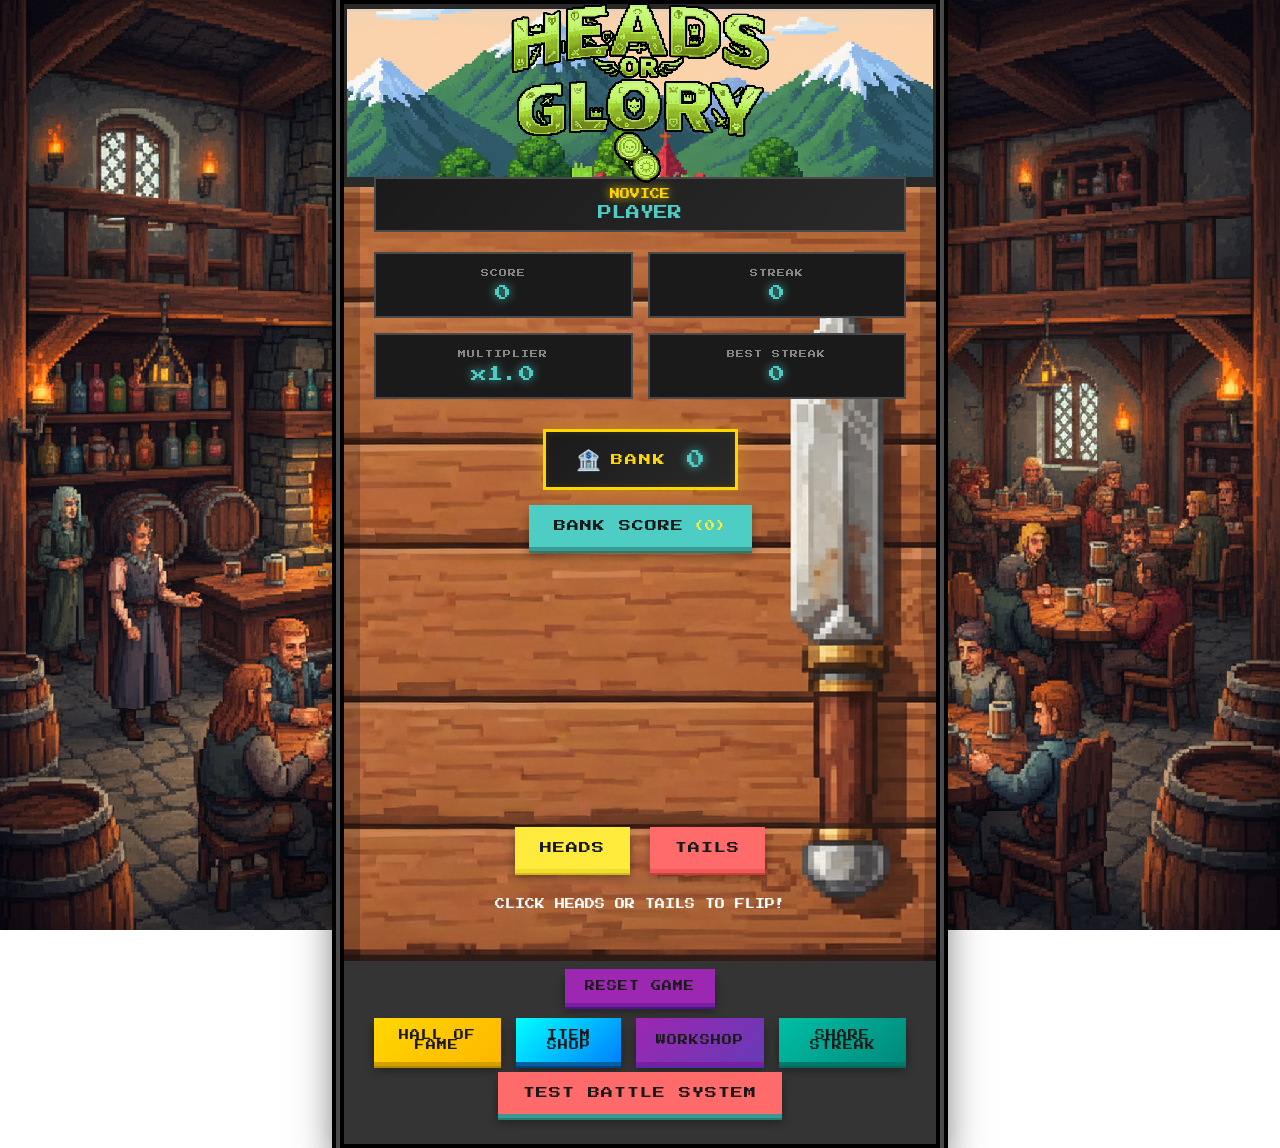
==== commit d3c8be70: "Checkpoint before follow-up message Co-authored-by: firudesu <firudesu@googlemail.com>" ====
--- a/index.html
+++ b/index.html
@@ -125,12 +125,18 @@
             </div>
             
             <div class="inventory-section">
-                <h3 class="inventory-title">YOUR ITEMS (MAX 2)</h3>
+                <h3 class="inventory-title">YOUR ITEMS (MAX 4)</h3>
                 <div class="inventory-slots" id="inventorySlots">
                     <div class="inventory-slot empty" data-slot="0">
                         <span class="slot-empty">EMPTY</span>
                     </div>
                     <div class="inventory-slot empty" data-slot="1">
+                        <span class="slot-empty">EMPTY</span>
+                    </div>
+                    <div class="inventory-slot empty" data-slot="2">
+                        <span class="slot-empty">EMPTY</span>
+                    </div>
+                    <div class="inventory-slot empty" data-slot="3">
                         <span class="slot-empty">EMPTY</span>
                     </div>
                 </div>
--- a/styles.css
+++ b/styles.css
@@ -914,7 +914,8 @@
 }
 
 .inventory-slots {
-    display: flex;
+    display: grid;
+    grid-template-columns: repeat(2, minmax(0, 1fr));
     gap: 10px;
 }
 
@@ -964,6 +965,11 @@
 }
 
 .item-uses {
+    color: #ffd700;
+    font-size: 8px;
+}
+
+.item-durability {
     color: #ffd700;
     font-size: 8px;
 }
